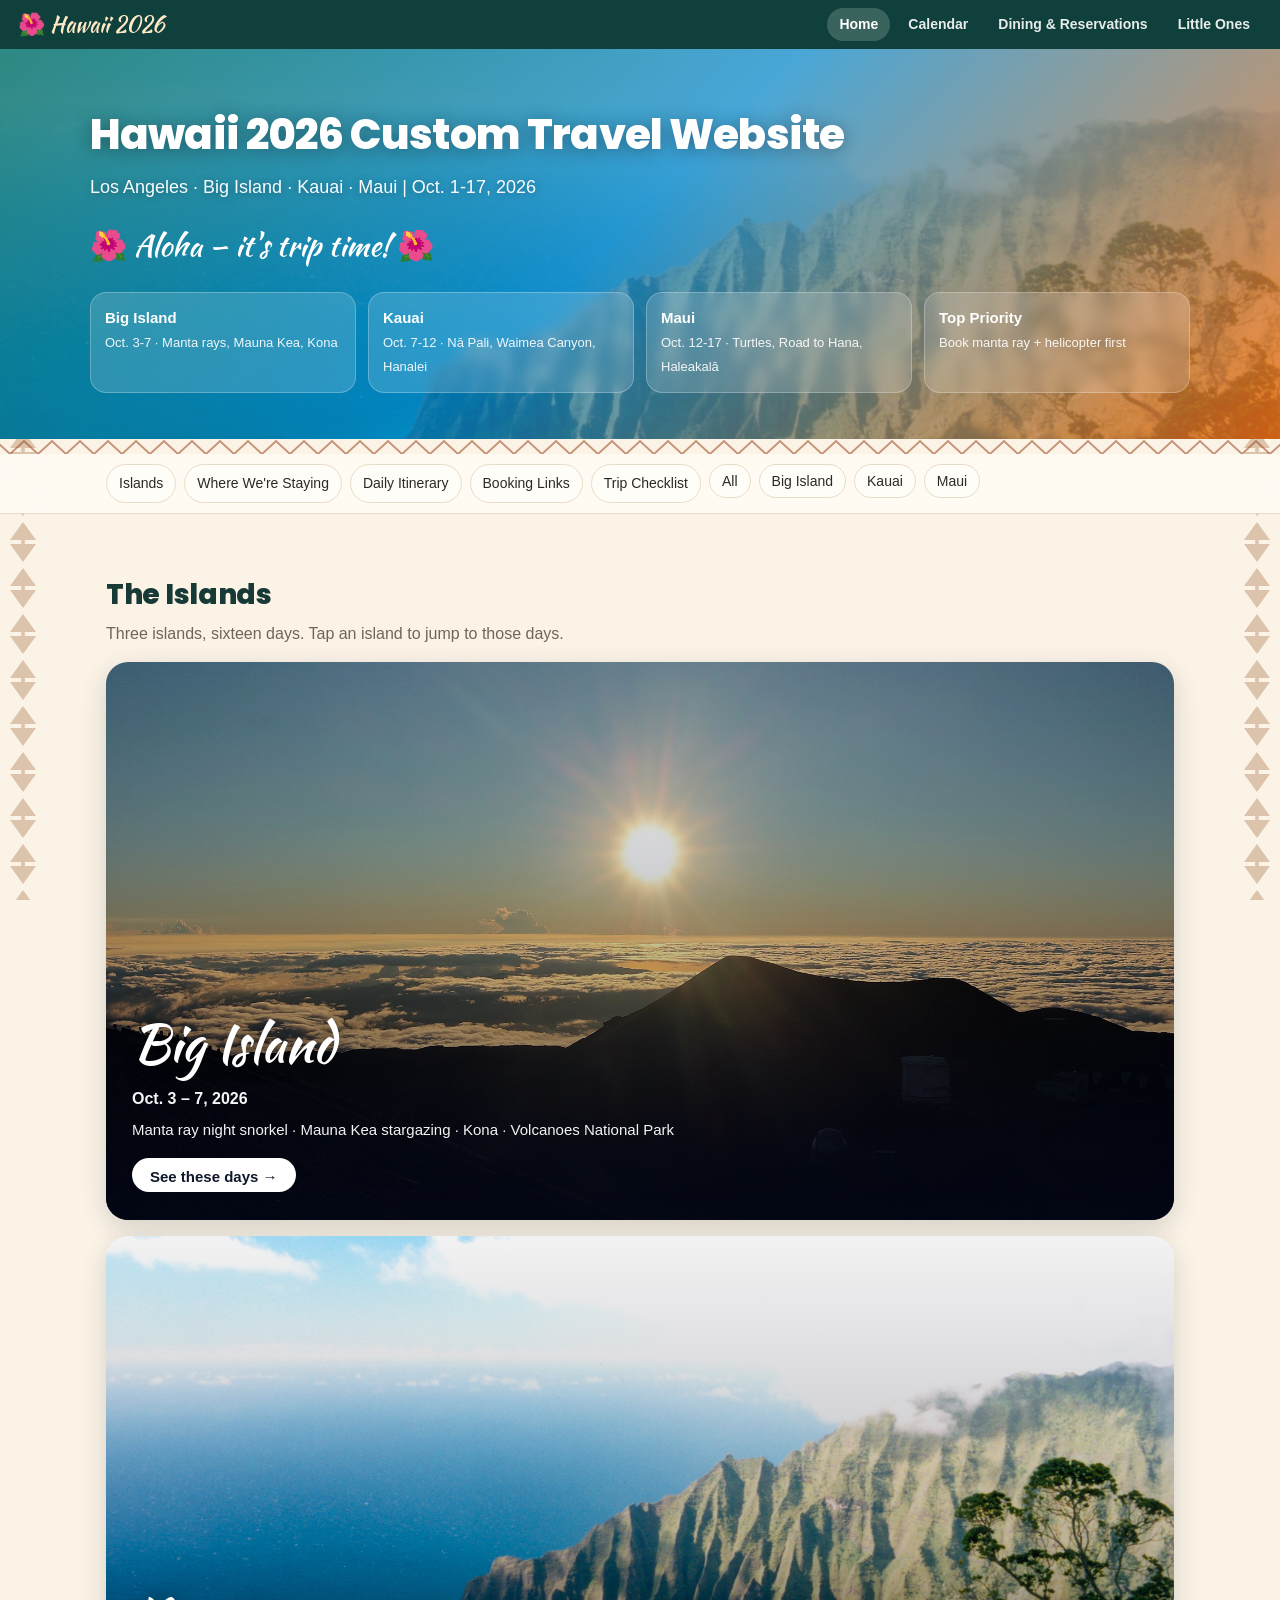
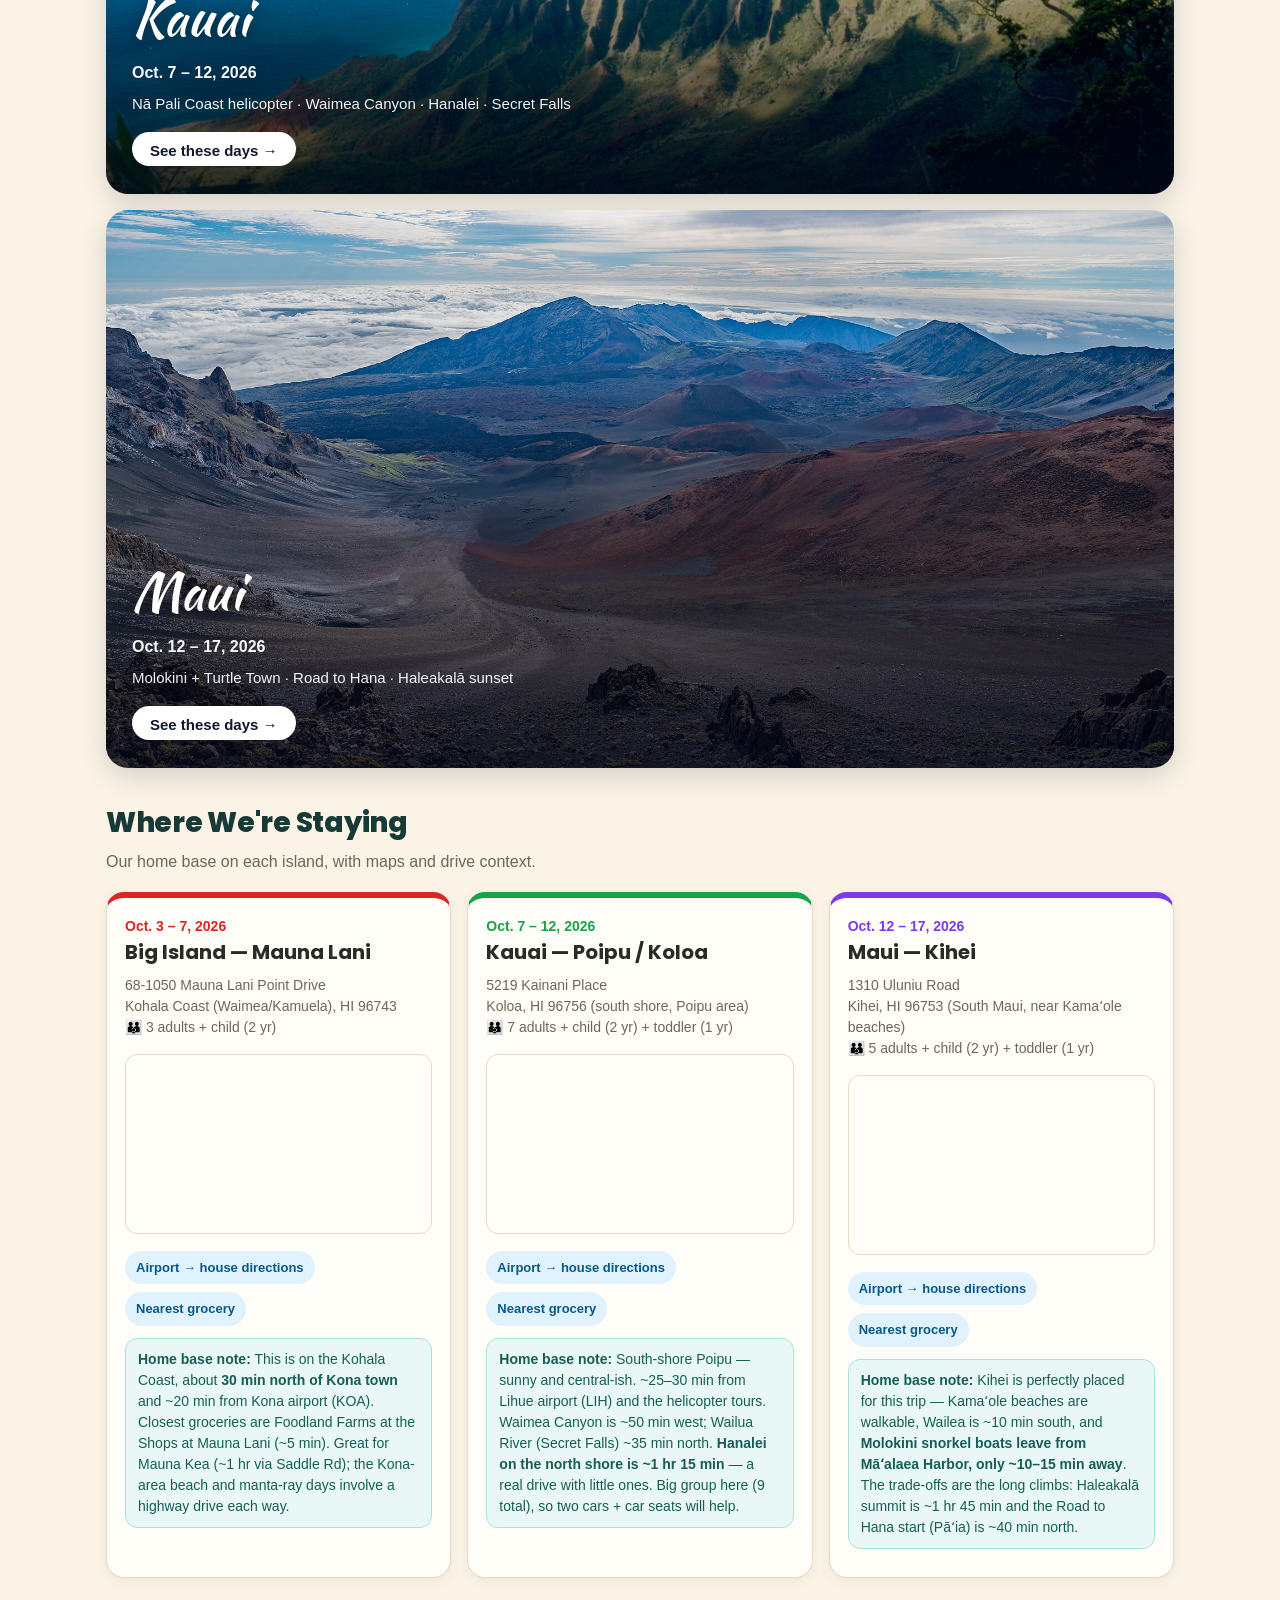
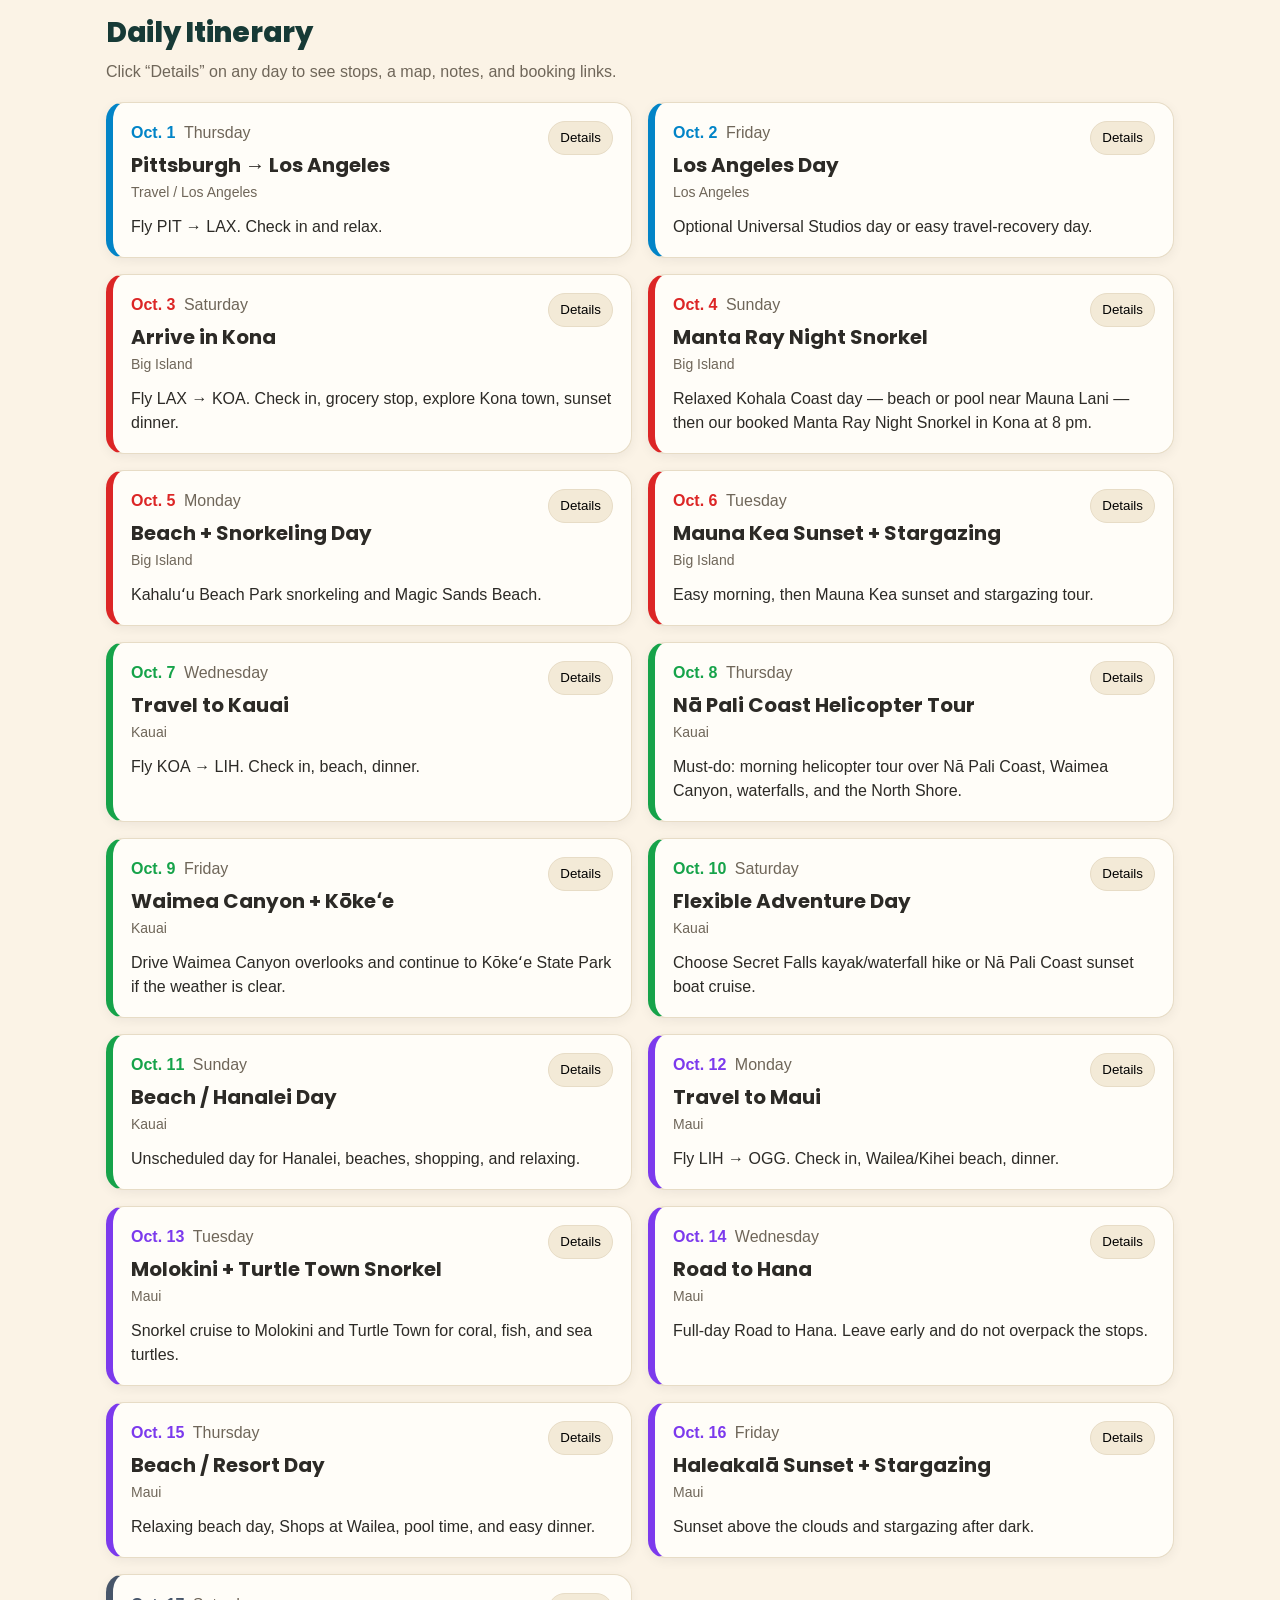
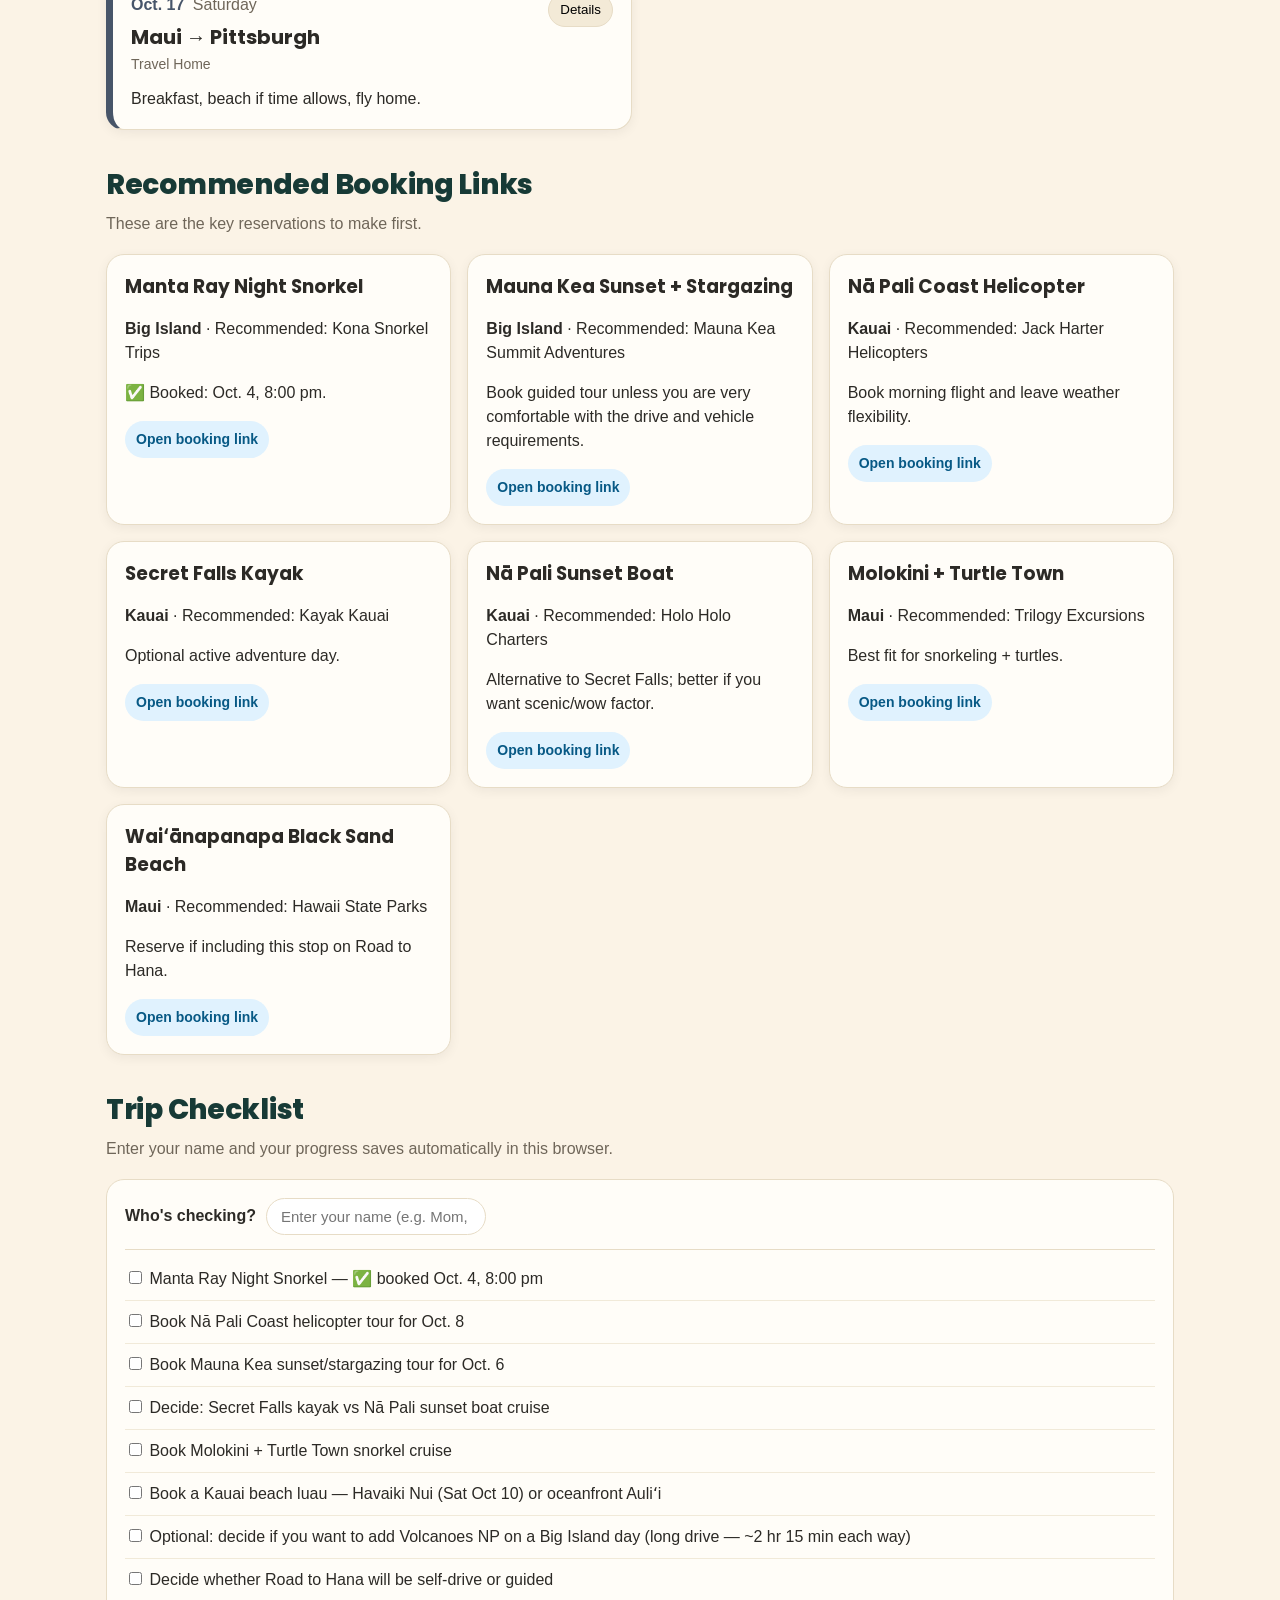
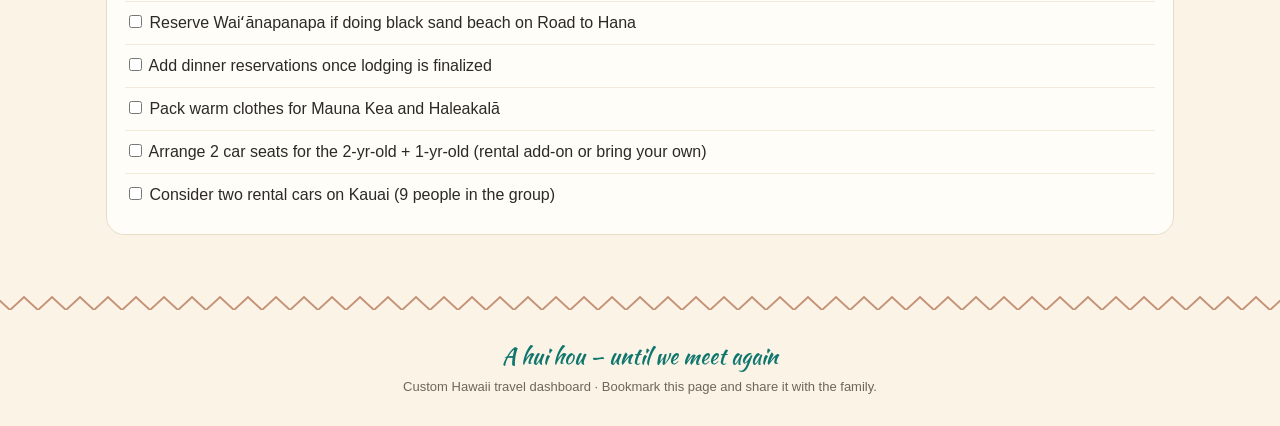
==== index.html @ ac2b5b89 "Move manta ray night snorkel to Oct 4 8pm (booked); beach day to Oct 5" ====
<!doctype html>
<html lang="en">
<head>
<meta charset="utf-8">
<meta name="viewport" content="width=device-width, initial-scale=1">
<title>Hawaii 2026 Custom Travel Website</title>
<link rel="preconnect" href="https://fonts.googleapis.com">
<link rel="preconnect" href="https://fonts.gstatic.com" crossorigin>
<link href="https://fonts.googleapis.com/css2?family=Kaushan+Script&family=Poppins:wght@600;700;800&display=swap" rel="stylesheet">
<link rel="stylesheet" href="styles.css">
</head>
<body>
<div class="site-nav">
  <a class="brand" href="index.html">🌺 Hawaii 2026</a>
  <div class="site-links">
    <a class="site-link active" href="index.html">Home</a>
    <a class="site-link" href="calendar.html">Calendar</a>
    <a class="site-link" href="dining.html">Dining &amp; Reservations</a>
    <a class="site-link" href="littleones.html">Little Ones</a>
  </div>
</div>
<header>
  <div class="header-inner">
    <h1>Hawaii 2026 Custom Travel Website</h1>
    <div class="subtitle">Los Angeles · Big Island · Kauai · Maui | Oct. 1-17, 2026</div>

    <div class="countdown" id="countdown">
      <span class="cd-label">Countdown to departure</span>
      <div class="cd-boxes">
        <div class="cd-box"><span id="cd-days">--</span><small>days</small></div>
        <div class="cd-box"><span id="cd-hours">--</span><small>hours</small></div>
        <div class="cd-box"><span id="cd-mins">--</span><small>mins</small></div>
        <div class="cd-box"><span id="cd-secs">--</span><small>secs</small></div>
      </div>
    </div>

    <div class="quick-grid">
      <div class="quick"><strong>Big Island</strong><span>Oct. 3-7 · Manta rays, Mauna Kea, Kona</span></div>
      <div class="quick"><strong>Kauai</strong><span>Oct. 7-12 · Nā Pali, Waimea Canyon, Hanalei</span></div>
      <div class="quick"><strong>Maui</strong><span>Oct. 12-17 · Turtles, Road to Hana, Haleakalā</span></div>
      <div class="quick"><strong>Top Priority</strong><span>Book manta ray + helicopter first</span></div>
    </div>
  </div>
</header>
<div class="tapa-band"></div>

<nav>
  <div class="nav-inner">
    <a href="#islands">Islands</a>
    <a href="#stays">Where We're Staying</a>
    <a href="#itinerary">Daily Itinerary</a>
    <a href="#bookings">Booking Links</a>
    <a href="#checklist">Trip Checklist</a>
    <button class="filter-btn" onclick="filterIsland('All', this)">All</button>
    <button class="filter-btn" onclick="filterIsland('Big Island', this)">Big Island</button>
    <button class="filter-btn" onclick="filterIsland('Kauai', this)">Kauai</button>
    <button class="filter-btn" onclick="filterIsland('Maui', this)">Maui</button>
  </div>
</nav>

<main>
  <section id="islands" class="islands">
    <div class="section-title">
      <div>
        <h2>The Islands</h2>
        <p>Three islands, sixteen days. Tap an island to jump to those days.</p>
      </div>
    </div>

    <div class="island-hero" style="background-image:url('images/bigisland.jpg')">
      <div class="ih-content">
        <h2>Big Island</h2>
        <div class="ih-dates">Oct. 3 – 7, 2026</div>
        <div class="ih-highlights">Manta ray night snorkel · Mauna Kea stargazing · Kona · Volcanoes National Park</div>
        <button class="ih-btn" onclick="goIsland('Big Island')">See these days →</button>
      </div>
    </div>

    <div class="island-hero" style="background-image:url('images/kauai.jpg')">
      <div class="ih-content">
        <h2>Kauai</h2>
        <div class="ih-dates">Oct. 7 – 12, 2026</div>
        <div class="ih-highlights">Nā Pali Coast helicopter · Waimea Canyon · Hanalei · Secret Falls</div>
        <button class="ih-btn" onclick="goIsland('Kauai')">See these days →</button>
      </div>
    </div>

    <div class="island-hero" style="background-image:url('images/maui.jpg')">
      <div class="ih-content">
        <h2>Maui</h2>
        <div class="ih-dates">Oct. 12 – 17, 2026</div>
        <div class="ih-highlights">Molokini + Turtle Town · Road to Hana · Haleakalā sunset</div>
        <button class="ih-btn" onclick="goIsland('Maui')">See these days →</button>
      </div>
    </div>
  </section>

  <section id="stays">
    <div class="section-title">
      <div>
        <h2>Where We're Staying</h2>
        <p>Our home base on each island, with maps and drive context.</p>
      </div>
    </div>
    <div class="stays-grid">

      <div class="stay-card" style="--accent:#dc2626">
        <div class="stay-dates">Oct. 3 – 7, 2026</div>
        <h3>Big Island — Mauna Lani</h3>
        <p class="stay-addr">68-1050 Mauna Lani Point Drive<br>Kohala Coast (Waimea/Kamuela), HI 96743<br>👪 3 adults + child (2 yr)</p>
        <iframe loading="lazy" referrerpolicy="no-referrer-when-downgrade"
          src="https://www.google.com/maps?q=68-1050%20Mauna%20Lani%20Point%20Drive%2C%20Waimea%2C%20HI%2096743&output=embed"></iframe>
        <div class="stay-links">
          <a target="_blank" href="https://www.google.com/maps/dir/?api=1&origin=Kona+International+Airport&destination=68-1050+Mauna+Lani+Point+Drive+Waimea+HI+96743">Airport → house directions</a>
          <a target="_blank" href="https://www.google.com/maps/search/?api=1&query=Foodland+Farms+Shops+at+Mauna+Lani">Nearest grocery</a>
        </div>
        <div class="drive" style="margin-top:12px">
          <strong>Home base note:</strong> This is on the Kohala Coast, about <strong>30 min north of Kona town</strong> and ~20 min from Kona airport (KOA). Closest groceries are Foodland Farms at the Shops at Mauna Lani (~5 min). Great for Mauna Kea (~1 hr via Saddle Rd); the Kona-area beach and manta-ray days involve a highway drive each way.
        </div>
      </div>

      <div class="stay-card" style="--accent:#16a34a">
        <div class="stay-dates">Oct. 7 – 12, 2026</div>
        <h3>Kauai — Poipu / Koloa</h3>
        <p class="stay-addr">5219 Kainani Place<br>Koloa, HI 96756 (south shore, Poipu area)<br>👪 7 adults + child (2 yr) + toddler (1 yr)</p>
        <iframe loading="lazy" referrerpolicy="no-referrer-when-downgrade"
          src="https://www.google.com/maps?q=5219%20Kainani%20Place%2C%20Koloa%2C%20HI%2096756&output=embed"></iframe>
        <div class="stay-links">
          <a target="_blank" href="https://www.google.com/maps/dir/?api=1&origin=Lihue+Airport&destination=5219+Kainani+Place+Koloa+HI+96756">Airport → house directions</a>
          <a target="_blank" href="https://www.google.com/maps/search/?api=1&query=grocery+store+Koloa+Poipu+Kauai">Nearest grocery</a>
        </div>
        <div class="drive" style="margin-top:12px">
          <strong>Home base note:</strong> South-shore Poipu — sunny and central-ish. ~25–30 min from Lihue airport (LIH) and the helicopter tours. Waimea Canyon is ~50 min west; Wailua River (Secret Falls) ~35 min north. <strong>Hanalei on the north shore is ~1 hr 15 min</strong> — a real drive with little ones. Big group here (9 total), so two cars + car seats will help.
        </div>
      </div>

      <div class="stay-card" style="--accent:#7c3aed">
        <div class="stay-dates">Oct. 12 – 17, 2026</div>
        <h3>Maui — Kihei</h3>
        <p class="stay-addr">1310 Uluniu Road<br>Kihei, HI 96753 (South Maui, near Kamaʻole beaches)<br>👪 5 adults + child (2 yr) + toddler (1 yr)</p>
        <iframe loading="lazy" referrerpolicy="no-referrer-when-downgrade"
          src="https://www.google.com/maps?q=1310%20Uluniu%20Road%2C%20Kihei%2C%20HI%2096753&output=embed"></iframe>
        <div class="stay-links">
          <a target="_blank" href="https://www.google.com/maps/dir/?api=1&origin=Kahului+Airport&destination=1310+Uluniu+Road+Kihei+HI+96753">Airport → house directions</a>
          <a target="_blank" href="https://www.google.com/maps/search/?api=1&query=grocery+store+Kihei+Maui">Nearest grocery</a>
        </div>
        <div class="drive" style="margin-top:12px">
          <strong>Home base note:</strong> Kihei is perfectly placed for this trip — Kamaʻole beaches are walkable, Wailea is ~10 min south, and <strong>Molokini snorkel boats leave from Māʻalaea Harbor, only ~10–15 min away</strong>. The trade-offs are the long climbs: Haleakalā summit is ~1 hr 45 min and the Road to Hana start (Pāʻia) is ~40 min north.
        </div>
      </div>

    </div>
  </section>

  <section id="itinerary">
    <div class="section-title">
      <div>
        <h2>Daily Itinerary</h2>
        <p>Click “Details” on any day to see stops, a map, notes, and booking links.</p>
      </div>
    </div>
    <div class="day-grid" id="dayGrid">

    <article id="day-oct-1" class="day-card" data-island="Travel / Los Angeles" data-map="Los Angeles International Airport" style="--accent:#0284c7">
      <div class="day-top">
        <div>
          <div class="date">Oct. 1 <span>Thursday</span></div>
          <h3>Pittsburgh → Los Angeles</h3>
          <p class="island">Travel / Los Angeles</p>
        </div>
        <button onclick="toggleCard(this)">Details</button>
      </div>
      <p class="summary">Fly PIT → LAX. Check in and relax.</p>
      <div class="details">
        <ul><li>Fly PIT → LAX</li><li>Check in</li><li>Casual dinner near hotel</li></ul>
      </div>
    </article>


    <article id="day-oct-2" class="day-card" data-island="Los Angeles" data-map="Universal Studios Hollywood" style="--accent:#0284c7">
      <div class="day-top">
        <div>
          <div class="date">Oct. 2 <span>Friday</span></div>
          <h3>Los Angeles Day</h3>
          <p class="island">Los Angeles</p>
        </div>
        <button onclick="toggleCard(this)">Details</button>
      </div>
      <p class="summary">Optional Universal Studios day or easy travel-recovery day.</p>
      <div class="details">
        <ul><li>Universal Studios option</li><li>Relax before Hawaii travel</li></ul>
        <div class="links"><a target="_blank" href="https://www.universalstudioshollywood.com/">Universal Studios Hollywood</a></div>
      </div>
    </article>


    <article id="day-oct-3" class="day-card" data-island="Big Island" data-map="Kailua-Kona, Hawaii" style="--accent:#dc2626">
      <div class="day-top">
        <div>
          <div class="date">Oct. 3 <span>Saturday</span></div>
          <h3>Arrive in Kona</h3>
          <p class="island">Big Island</p>
        </div>
        <button onclick="toggleCard(this)">Details</button>
      </div>
      <p class="summary">Fly LAX → KOA. Check in, grocery stop, explore Kona town, sunset dinner.</p>
      <div class="details">
        <ul><li>Fly LAX → KOA</li><li>Check into house</li><li>Grocery stop</li><li>Explore Kona town</li><li>Sunset dinner</li></ul>
        <div class="drive">🚗 <strong>KOA airport → house:</strong> ~20 min. Grab groceries at the Shops at Mauna Lani (~5 min from house). Kona town for dinner/exploring is ~30 min south. <a target="_blank" href="https://www.google.com/maps/dir/?api=1&origin=Kona+International+Airport&destination=68-1050+Mauna+Lani+Point+Drive+Waimea+HI+96743">Airport → house</a></div>
        <div class="links"><a target="_blank" href="https://www.gohawaii.com/islands/hawaii-big-island/regions/kona">Explore Kona / Kailua-Kona</a></div>
      </div>
    </article>


    <article id="day-oct-4" class="day-card" data-island="Big Island" data-map="Honokohau Harbor, Kailua-Kona, HI" style="--accent:#dc2626">
      <div class="day-top">
        <div>
          <div class="date">Oct. 4 <span>Sunday</span></div>
          <h3>Manta Ray Night Snorkel</h3>
          <p class="island">Big Island</p>
        </div>
        <button onclick="toggleCard(this)">Details</button>
      </div>
      <p class="summary">Relaxed Kohala Coast day — beach or pool near Mauna Lani — then our booked Manta Ray Night Snorkel in Kona at 8 pm.</p>
      <div class="details">
        <ul><li>Relaxed morning near the house (beach / pool / Waikoloa)</li><li>Early dinner</li><li>Evening drive to Kona (~30 min)</li><li>Manta Ray Night Snorkel — 8:00 pm</li><li>Night drive back to Mauna Lani</li></ul>
        <div class="drive">🚗 <strong>House → Kona manta harbor:</strong> ~30 min each way; leave by ~7 pm and expect a dark drive back after the snorkel. <a target="_blank" href="https://www.google.com/maps/dir/?api=1&origin=68-1050+Mauna+Lani+Point+Drive+Waimea+HI+96743&destination=Honokohau+Harbor+Kailua-Kona+HI">Directions from our stay</a></div>
        <div class="note">✅ <strong>Booked:</strong> Manta Ray Night Snorkel — <strong>Oct 4, 8:00 pm</strong> with Kona Snorkel Trips. Check the operator's arrival time and what to bring.</div>
        <div class="links"><a target="_blank" href="https://konasnorkeltrips.com/snorkel-tours/manta-ray-snorkel-kona/">Kona Snorkel Trips — booking details</a></div>
      </div>
    </article>


    <article id="day-oct-5" class="day-card" data-island="Big Island" data-map="Kahaluu Beach Park, Kailua-Kona, HI" style="--accent:#dc2626">
      <div class="day-top">
        <div>
          <div class="date">Oct. 5 <span>Monday</span></div>
          <h3>Beach + Snorkeling Day</h3>
          <p class="island">Big Island</p>
        </div>
        <button onclick="toggleCard(this)">Details</button>
      </div>
      <p class="summary">Kahaluʻu Beach Park snorkeling and Magic Sands Beach.</p>
      <div class="details">
        <ul><li>Kahaluʻu Beach Park snorkeling</li><li>Magic Sands Beach</li><li>Relaxed dinner</li></ul>
        <div class="drive">🚗 <strong>House → Kahaluʻu Beach:</strong> ~40 min each way (it's just south of Kona town). <a target="_blank" href="https://www.google.com/maps/dir/?api=1&origin=68-1050+Mauna+Lani+Point+Drive+Waimea+HI+96743&destination=Kahaluu+Beach+Park+Kailua-Kona+HI">Directions from our stay</a></div>
        <div class="note"><strong>Optional big-day alternative:</strong> If the group really wants Hawaiʻi Volcanoes National Park, this is the day to dedicate to it — but it's ~2 hr 15 min <em>each way</em> from Mauna Lani, so it replaces the beach day rather than adding to it. <a target="_blank" href="https://www.nps.gov/havo/index.htm">Hawaiʻi Volcanoes National Park</a></div>
        <div class="links"><a target="_blank" href="https://www.kahaluu.org/">Kahaluʻu Beach Park</a><a target="_blank" href="https://www.gohawaii.com/listing/laaloa-magic-sands-beach/442">Magic Sands Beach</a></div>
      </div>
    </article>


    <article id="day-oct-6" class="day-card" data-island="Big Island" data-map="Mauna Kea, Hawaii" style="--accent:#dc2626">
      <div class="day-top">
        <div>
          <div class="date">Oct. 6 <span>Tuesday</span></div>
          <h3>Mauna Kea Sunset + Stargazing</h3>
          <p class="island">Big Island</p>
        </div>
        <button onclick="toggleCard(this)">Details</button>
      </div>
      <p class="summary">Easy morning, then Mauna Kea sunset and stargazing tour.</p>
      <div class="details">
        <ul><li>Sleep in / relaxed morning</li><li>Lunch in Kona</li><li>Afternoon pickup or drive to tour meeting point</li><li>Mauna Kea sunset</li><li>Stargazing after dark</li></ul>
        <div class="drive">🚗 <strong>House → Mauna Kea Visitor Station:</strong> ~1 hr via Waikoloa Rd → Saddle Rd (Daniel K. Inouye Hwy). This is one of the closer big activities to our stay. Bring warm layers — it's freezing at elevation. <a target="_blank" href="https://www.google.com/maps/dir/?api=1&origin=68-1050+Mauna+Lani+Point+Drive+Waimea+HI+96743&destination=Mauna+Kea+Visitor+Information+Station">Directions from our stay</a></div>
        <div class="note"><strong>Booking note:</strong> Bring warm clothes. It can be surprisingly cold at elevation.</div>
        <div class="links"><a target="_blank" href="https://maunakea.com/">Book: Mauna Kea Summit Adventures</a><a target="_blank" href="https://maunakeasunset.com/">Alternative: Mauna Kea Sunset</a></div>
      </div>
    </article>


    <article id="day-oct-7" class="day-card" data-island="Kauai" data-map="Lihue Airport, Kauai" style="--accent:#16a34a">
      <div class="day-top">
        <div>
          <div class="date">Oct. 7 <span>Wednesday</span></div>
          <h3>Travel to Kauai</h3>
          <p class="island">Kauai</p>
        </div>
        <button onclick="toggleCard(this)">Details</button>
      </div>
      <p class="summary">Fly KOA → LIH. Check in, beach, dinner.</p>
      <div class="details">
        <ul><li>Fly KOA → LIH</li><li>Check in</li><li>Nearby beach</li><li>Easy dinner</li></ul>
        <div class="drive">🚗 <strong>Morning (Big Island):</strong> Mauna Lani → Kona airport (KOA) ~20 min; return the rental / drop bags before the KOA → LIH flight. <a target="_blank" href="https://www.google.com/maps/dir/?api=1&origin=68-1050+Mauna+Lani+Point+Drive+Waimea+HI+96743&destination=Kona+International+Airport">House → KOA</a><br>🚗 <strong>Afternoon (Kauai):</strong> LIH → Koloa/Poipu house ~25–30 min. <a target="_blank" href="https://www.google.com/maps/dir/?api=1&origin=Lihue+Airport&destination=5219+Kainani+Place+Koloa+HI+96756">LIH → house</a></div>
      </div>
    </article>


    <article id="day-oct-8" class="day-card" data-island="Kauai" data-map="Na Pali Coast State Wilderness Park, Kauai" style="--accent:#16a34a">
      <div class="day-top">
        <div>
          <div class="date">Oct. 8 <span>Thursday</span></div>
          <h3>Nā Pali Coast Helicopter Tour</h3>
          <p class="island">Kauai</p>
        </div>
        <button onclick="toggleCard(this)">Details</button>
      </div>
      <p class="summary">Must-do: morning helicopter tour over Nā Pali Coast, Waimea Canyon, waterfalls, and the North Shore.</p>
      <div class="details">
        <ul><li>Morning helicopter tour</li><li>Relaxing afternoon</li><li>Casual dinner</li></ul>
        <div class="drive">🚗 <strong>House → helicopter (Lihue):</strong> ~30 min (Jack Harter is in Lihue). Easy morning drive from Poipu. <a target="_blank" href="https://www.google.com/maps/dir/?api=1&origin=5219+Kainani+Place+Koloa+HI+96756&destination=Jack+Harter+Helicopters+Lihue+Kauai">Directions from our stay</a></div>
        <div class="note"><strong>Booking note:</strong> Morning flights are usually preferred for calmer air and visibility. Book early and leave flexibility in case weather requires rescheduling.</div>
        <div class="links"><a target="_blank" href="https://helicopters-kauai.com/">Book: Jack Harter Helicopters</a><a target="_blank" href="https://www.bluehawaiian.com/kauai/">Compare: Blue Hawaiian Kauai</a></div>
      </div>
    </article>


    <article id="day-oct-9" class="day-card" data-island="Kauai" data-map="Waimea Canyon State Park, Kauai" style="--accent:#16a34a">
      <div class="day-top">
        <div>
          <div class="date">Oct. 9 <span>Friday</span></div>
          <h3>Waimea Canyon + Kōkeʻe</h3>
          <p class="island">Kauai</p>
        </div>
        <button onclick="toggleCard(this)">Details</button>
      </div>
      <p class="summary">Drive Waimea Canyon overlooks and continue to Kōkeʻe State Park if the weather is clear.</p>
      <div class="details">
        <ul><li>Waimea Canyon Lookout</li><li>Puʻu Hinahina Lookout</li><li>Kōkeʻe State Park</li><li>Optional short hike or lunch stop</li></ul>
        <div class="drive">🚗 <strong>House → Waimea Canyon Lookout:</strong> ~50 min, then it climbs further to Kōkeʻe. It's a winding mountain road — plan snacks/stops for the little ones, and check for fog before committing to the top. <a target="_blank" href="https://www.google.com/maps/dir/?api=1&origin=5219+Kainani+Place+Koloa+HI+96756&destination=Waimea+Canyon+Lookout+Kauai">Directions from our stay</a></div>
        <div class="links"><a target="_blank" href="https://dlnr.hawaii.gov/dsp/parks/kauai/waimea-canyon-state-park/">Waimea Canyon State Park</a><a target="_blank" href="https://dlnr.hawaii.gov/dsp/parks/kauai/kokee-state-park/">Kōkeʻe State Park</a></div>
      </div>
    </article>


    <article id="day-oct-10" class="day-card" data-island="Kauai" data-map="Wailua River State Park, Kauai" style="--accent:#16a34a">
      <div class="day-top">
        <div>
          <div class="date">Oct. 10 <span>Saturday</span></div>
          <h3>Flexible Adventure Day</h3>
          <p class="island">Kauai</p>
        </div>
        <button onclick="toggleCard(this)">Details</button>
      </div>
      <p class="summary">Choose Secret Falls kayak/waterfall hike or Nā Pali Coast sunset boat cruise.</p>
      <div class="details">
        <ul><li>Option A: Wailua River kayak + Secret Falls</li><li>Option B: Nā Pali Coast sunset boat cruise</li><li>Option C: Beach/rest day</li></ul>
        <div class="drive">🚗 <strong>From our Poipu house:</strong> Wailua River (Secret Falls) ~35 min north · Nā Pali sunset boats leave Port Allen (ʻEleʻele) ~20 min west · or just walk to Poipu Beach. <a target="_blank" href="https://www.google.com/maps/dir/?api=1&origin=5219+Kainani+Place+Koloa+HI+96756&destination=Wailua+River+State+Park+Kauai">To Wailua River</a> · <a target="_blank" href="https://www.google.com/maps/dir/?api=1&origin=5219+Kainani+Place+Koloa+HI+96756&destination=Port+Allen+Harbor+Eleele+Kauai">To Port Allen</a></div>
        <div class="note">🌺 <strong>Great night for a beach luau:</strong> the family-friendly Havaiki Nui Luau (Grand Hyatt, Poipu) runs Saturdays — perfect for tonight and ~15 min from the house. See <a href="dining.html">Dining &amp; Reservations</a> for luau picks (book ahead).</div>
        <div class="note"><strong>Booking note:</strong> My lean: if the group wants a second wow-factor experience, do the Nā Pali sunset boat cruise. If you want active/adventure, do Secret Falls.</div>
        <div class="links"><a target="_blank" href="https://kayakkauai.com/">Book: Kayak Kauai — Secret Falls</a><a target="_blank" href="https://www.holoholokauaiboattours.com/">Book: Holo Holo Charters — Nā Pali Sunset</a></div>
      </div>
    </article>


    <article id="day-oct-11" class="day-card" data-island="Kauai" data-map="Hanalei, Kauai, HI" style="--accent:#16a34a">
      <div class="day-top">
        <div>
          <div class="date">Oct. 11 <span>Sunday</span></div>
          <h3>Beach / Hanalei Day</h3>
          <p class="island">Kauai</p>
        </div>
        <button onclick="toggleCard(this)">Details</button>
      </div>
      <p class="summary">Unscheduled day for Hanalei, beaches, shopping, and relaxing.</p>
      <div class="details">
        <ul><li>Hanalei town</li><li>Beach time</li><li>Shopping / shave ice</li><li>Casual dinner</li></ul>
        <div class="drive">🚗 <strong>House → Hanalei:</strong> ~1 hr 15 min each way from Poipu (it's the opposite corner of the island). Beautiful but a long round-trip with toddlers — consider making it the whole day, or swapping for a closer south-shore beach day. <a target="_blank" href="https://www.google.com/maps/dir/?api=1&origin=5219+Kainani+Place+Koloa+HI+96756&destination=Hanalei+Kauai+HI">Directions from our stay</a></div>
        <div class="links"><a target="_blank" href="https://www.gohawaii.com/islands/kauai/regions/north-shore/hanalei">Hanalei Bay</a></div>
      </div>
    </article>


    <article id="day-oct-12" class="day-card" data-island="Maui" data-map="Kahului Airport, Maui" style="--accent:#7c3aed">
      <div class="day-top">
        <div>
          <div class="date">Oct. 12 <span>Monday</span></div>
          <h3>Travel to Maui</h3>
          <p class="island">Maui</p>
        </div>
        <button onclick="toggleCard(this)">Details</button>
      </div>
      <p class="summary">Fly LIH → OGG. Check in, Wailea/Kihei beach, dinner.</p>
      <div class="details">
        <ul><li>Fly LIH → OGG</li><li>Check in</li><li>Wailea or Kihei beach</li><li>Dinner</li></ul>
        <div class="drive">🚗 <strong>Morning (Kauai):</strong> Poipu house → LIH ~25–30 min. <strong>Afternoon (Maui):</strong> OGG → Kihei house ~20 min. <a target="_blank" href="https://www.google.com/maps/dir/?api=1&origin=Kahului+Airport&destination=1310+Uluniu+Road+Kihei+HI+96753">OGG → house</a></div>
        <div class="links"><a target="_blank" href="https://www.theshopsatwailea.com/">Shops at Wailea</a></div>
      </div>
    </article>


    <article id="day-oct-13" class="day-card" data-island="Maui" data-map="Molokini, Maui" style="--accent:#7c3aed">
      <div class="day-top">
        <div>
          <div class="date">Oct. 13 <span>Tuesday</span></div>
          <h3>Molokini + Turtle Town Snorkel</h3>
          <p class="island">Maui</p>
        </div>
        <button onclick="toggleCard(this)">Details</button>
      </div>
      <p class="summary">Snorkel cruise to Molokini and Turtle Town for coral, fish, and sea turtles.</p>
      <div class="details">
        <ul><li>Morning snorkel cruise</li><li>Afternoon pool/beach</li><li>Dinner in Wailea/Kihei</li></ul>
        <div class="drive">🚗 <strong>House → boat harbor:</strong> ~10–15 min (most Molokini trips leave Māʻalaea Harbor; some from Kihei boat ramp). One of your easiest mornings — confirm the exact departure dock when you book. <a target="_blank" href="https://www.google.com/maps/dir/?api=1&origin=1310+Uluniu+Road+Kihei+HI+96753&destination=Maalaea+Harbor+Maui">Directions from our stay</a></div>
        <div class="note"><strong>Booking note:</strong> This is the easiest way to combine snorkeling and sea turtles, but you may also see turtles from beaches around South Maui.</div>
        <div class="links"><a target="_blank" href="https://sailtrilogy.com/tour/discover-molokini">Book: Trilogy — Discover Molokini</a><a target="_blank" href="https://pacwhale.com/ecotour/molokini-turtle-arches-snorkel/">Compare: Pacific Whale Foundation</a></div>
      </div>
    </article>


    <article id="day-oct-14" class="day-card" data-island="Maui" data-map="Hana Highway, Maui" style="--accent:#7c3aed">
      <div class="day-top">
        <div>
          <div class="date">Oct. 14 <span>Wednesday</span></div>
          <h3>Road to Hana</h3>
          <p class="island">Maui</p>
        </div>
        <button onclick="toggleCard(this)">Details</button>
      </div>
      <p class="summary">Full-day Road to Hana. Leave early and do not overpack the stops.</p>
      <div class="details">
        <ul><li>Leave early</li><li>Waterfalls / scenic stops</li><li>Black sand beach if reservations are available</li><li>Return before too late</li></ul>
        <div class="drive">🚗 <strong>Reality check:</strong> From Kihei it's ~40 min just to Pāʻia (the start), then the Hana Highway is ~2.5–4 hrs of tight curves one way. That's a very long, winding day with toddlers — motion sickness is common. Consider going only as far as the early waterfalls (Twin Falls / Ho'okipa) and turning back, or splitting drivers. <a target="_blank" href="https://www.google.com/maps/dir/?api=1&origin=1310+Uluniu+Road+Kihei+HI+96753&destination=Paia+Maui+HI">House → Pāʻia (road start)</a></div>
        <div class="note"><strong>Booking note:</strong> If you want to avoid driving, book a guided tour. If driving yourself, keep the plan simple.</div>
        <div class="links"><a target="_blank" href="https://gostateparks.hawaii.gov/waianapanapa">Waiʻānapanapa State Park Reservations</a><a target="_blank" href="https://www.gohawaii.com/islands/maui/regions/east-maui/road-to-hana">Road to Hana official overview</a></div>
      </div>
    </article>


    <article id="day-oct-15" class="day-card" data-island="Maui" data-map="Wailea Beach, Maui" style="--accent:#7c3aed">
      <div class="day-top">
        <div>
          <div class="date">Oct. 15 <span>Thursday</span></div>
          <h3>Beach / Resort Day</h3>
          <p class="island">Maui</p>
        </div>
        <button onclick="toggleCard(this)">Details</button>
      </div>
      <p class="summary">Relaxing beach day, Shops at Wailea, pool time, and easy dinner.</p>
      <div class="details">
        <ul><li>Wailea Beach or Ulua Beach</li><li>Pool/resort time</li><li>Shops at Wailea</li><li>Sunset dinner</li></ul>
        <div class="drive">🚗 <strong>Easy day:</strong> Kamaʻole beaches are right by the house; Wailea Beach and the Shops at Wailea are ~10 min south. Perfect low-key day with the kids. <a target="_blank" href="https://www.google.com/maps/dir/?api=1&origin=1310+Uluniu+Road+Kihei+HI+96753&destination=Wailea+Beach+Maui">Directions to Wailea</a></div>
        <div class="links"><a target="_blank" href="https://www.gohawaii.com/listing/wailea-beach/442">Wailea Beach</a><a target="_blank" href="https://www.gohawaii.com/listing/ulua-beach/442">Ulua Beach</a></div>
      </div>
    </article>


    <article id="day-oct-16" class="day-card" data-island="Maui" data-map="Haleakala National Park" style="--accent:#7c3aed">
      <div class="day-top">
        <div>
          <div class="date">Oct. 16 <span>Friday</span></div>
          <h3>Haleakalā Sunset + Stargazing</h3>
          <p class="island">Maui</p>
        </div>
        <button onclick="toggleCard(this)">Details</button>
      </div>
      <p class="summary">Sunset above the clouds and stargazing after dark.</p>
      <div class="details">
        <ul><li>Relaxed morning</li><li>Early dinner/snacks packed</li><li>Drive to Haleakalā</li><li>Sunset above the clouds</li><li>Stay for stars after dark</li></ul>
        <div class="drive">🚗 <strong>House → Haleakalā summit:</strong> ~1 hr 45 min, climbing to 10,000 ft — it's ~30°F colder at the top and dark on the way down. Pack real winter layers, top off the gas tank, and decide if the little ones are up for the late, cold night. <a target="_blank" href="https://www.google.com/maps/dir/?api=1&origin=1310+Uluniu+Road+Kihei+HI+96753&destination=Haleakala+National+Park+Summit">Directions from our stay</a></div>
        <div class="note"><strong>Booking note:</strong> Sunset does not require the same sunrise reservation, but check park information before the trip.</div>
        <div class="links"><a target="_blank" href="https://www.nps.gov/hale/index.htm">Haleakalā National Park</a></div>
      </div>
    </article>


    <article id="day-oct-17" class="day-card" data-island="Travel Home" data-map="Kahului Airport, Maui" style="--accent:#475569">
      <div class="day-top">
        <div>
          <div class="date">Oct. 17 <span>Saturday</span></div>
          <h3>Maui → Pittsburgh</h3>
          <p class="island">Travel Home</p>
        </div>
        <button onclick="toggleCard(this)">Details</button>
      </div>
      <p class="summary">Breakfast, beach if time allows, fly home.</p>
      <div class="details">
        <ul><li>Breakfast</li><li>Final beach walk if time allows</li><li>Fly OGG → PIT</li></ul>
        <div class="drive">🚗 <strong>Morning:</strong> Kihei house → Kahului airport (OGG) ~20 min. Build in buffer for the rental return and a long travel day home with kids. <a target="_blank" href="https://www.google.com/maps/dir/?api=1&origin=1310+Uluniu+Road+Kihei+HI+96753&destination=Kahului+Airport">House → OGG</a></div>
      </div>
    </article>

    </div>
  </section>

  <section id="bookings">
    <div class="section-title">
      <div>
        <h2>Recommended Booking Links</h2>
        <p>These are the key reservations to make first.</p>
      </div>
    </div>
    <div class="booking-grid">

    <div class="booking-card">
      <h3>Manta Ray Night Snorkel</h3>
      <p><strong>Big Island</strong> · Recommended: Kona Snorkel Trips</p>
      <p>✅ Booked: Oct. 4, 8:00 pm.</p>
      <a target="_blank" href="https://konasnorkeltrips.com/snorkel-tours/manta-ray-snorkel-kona/">Open booking link</a>
    </div>


    <div class="booking-card">
      <h3>Mauna Kea Sunset + Stargazing</h3>
      <p><strong>Big Island</strong> · Recommended: Mauna Kea Summit Adventures</p>
      <p>Book guided tour unless you are very comfortable with the drive and vehicle requirements.</p>
      <a target="_blank" href="https://maunakea.com/">Open booking link</a>
    </div>


    <div class="booking-card">
      <h3>Nā Pali Coast Helicopter</h3>
      <p><strong>Kauai</strong> · Recommended: Jack Harter Helicopters</p>
      <p>Book morning flight and leave weather flexibility.</p>
      <a target="_blank" href="https://helicopters-kauai.com/">Open booking link</a>
    </div>


    <div class="booking-card">
      <h3>Secret Falls Kayak</h3>
      <p><strong>Kauai</strong> · Recommended: Kayak Kauai</p>
      <p>Optional active adventure day.</p>
      <a target="_blank" href="https://kayakkauai.com/">Open booking link</a>
    </div>


    <div class="booking-card">
      <h3>Nā Pali Sunset Boat</h3>
      <p><strong>Kauai</strong> · Recommended: Holo Holo Charters</p>
      <p>Alternative to Secret Falls; better if you want scenic/wow factor.</p>
      <a target="_blank" href="https://www.holoholokauaiboattours.com/">Open booking link</a>
    </div>


    <div class="booking-card">
      <h3>Molokini + Turtle Town</h3>
      <p><strong>Maui</strong> · Recommended: Trilogy Excursions</p>
      <p>Best fit for snorkeling + turtles.</p>
      <a target="_blank" href="https://sailtrilogy.com/tour/discover-molokini">Open booking link</a>
    </div>


    <div class="booking-card">
      <h3>Waiʻānapanapa Black Sand Beach</h3>
      <p><strong>Maui</strong> · Recommended: Hawaii State Parks</p>
      <p>Reserve if including this stop on Road to Hana.</p>
      <a target="_blank" href="https://gostateparks.hawaii.gov/waianapanapa">Open booking link</a>
    </div>

    </div>
  </section>

  <section id="checklist">
    <div class="section-title">
      <div>
        <h2>Trip Checklist</h2>
        <p>Enter your name and your progress saves automatically in this browser.</p>
      </div>
    </div>
    <div class="checklist">
      <div class="person-row">
        <label for="person">Who's checking?</label>
        <input type="text" id="person" placeholder="Enter your name (e.g. Mom, Dad, Alex)" autocomplete="off">
        <span class="saved-note" id="savedNote"></span>
      </div>
      <div class="checklist-items" id="checklistItems">
        <label><input type="checkbox" data-key="book-manta"> Manta Ray Night Snorkel — ✅ booked Oct. 4, 8:00 pm</label>
        <label><input type="checkbox" data-key="book-heli"> Book Nā Pali Coast helicopter tour for Oct. 8</label>
        <label><input type="checkbox" data-key="book-maunakea"> Book Mauna Kea sunset/stargazing tour for Oct. 6</label>
        <label><input type="checkbox" data-key="decide-kayak-boat"> Decide: Secret Falls kayak vs Nā Pali sunset boat cruise</label>
        <label><input type="checkbox" data-key="book-molokini"> Book Molokini + Turtle Town snorkel cruise</label>
        <label><input type="checkbox" data-key="book-luau"> Book a Kauai beach luau — Havaiki Nui (Sat Oct 10) or oceanfront Auliʻi</label>
        <label><input type="checkbox" data-key="decide-volcanoes"> Optional: decide if you want to add Volcanoes NP on a Big Island day (long drive — ~2 hr 15 min each way)</label>
        <label><input type="checkbox" data-key="decide-hana"> Decide whether Road to Hana will be self-drive or guided</label>
        <label><input type="checkbox" data-key="reserve-waianapanapa"> Reserve Waiʻānapanapa if doing black sand beach on Road to Hana</label>
        <label><input type="checkbox" data-key="dinner-reservations"> Add dinner reservations once lodging is finalized</label>
        <label><input type="checkbox" data-key="pack-warm"> Pack warm clothes for Mauna Kea and Haleakalā</label>
        <label><input type="checkbox" data-key="car-seats"> Arrange 2 car seats for the 2-yr-old + 1-yr-old (rental add-on or bring your own)</label>
        <label><input type="checkbox" data-key="two-cars"> Consider two rental cars on Kauai (9 people in the group)</label>
      </div>
    </div>
  </section>
</main>

<div class="tapa-band"></div>
<footer>
  <span class="aloha">A hui hou — until we meet again</span>
  Custom Hawaii travel dashboard · Bookmark this page and share it with the family.
</footer>

<script>
/* ---------- Day details toggle + lazy-loaded map ---------- */
function toggleCard(btn) {
  const card = btn.closest('.day-card');
  const details = card.querySelector('.details');
  details.classList.toggle('open');
  btn.textContent = details.classList.contains('open') ? 'Hide' : 'Details';

  if (details.classList.contains('open') && !details.querySelector('.map-wrap')) {
    const q = card.getAttribute('data-map');
    if (q) {
      const wrap = document.createElement('div');
      wrap.className = 'map-wrap';
      const iframe = document.createElement('iframe');
      iframe.loading = 'lazy';
      iframe.referrerPolicy = 'no-referrer-when-downgrade';
      iframe.src = 'https://www.google.com/maps?q=' + encodeURIComponent(q) + '&output=embed';
      const cap = document.createElement('div');
      cap.className = 'map-cap';
      cap.textContent = '📍 ' + q;
      wrap.appendChild(iframe);
      wrap.appendChild(cap);
      details.appendChild(wrap);
    }
  }
}

/* ---------- Island filter ---------- */
function filterIsland(island, btn) {
  document.querySelectorAll('.day-card').forEach(card => {
    const cardIsland = card.getAttribute('data-island');
    card.style.display = (island === 'All' || cardIsland === island) ? '' : 'none';
  });
  document.querySelectorAll('.filter-btn').forEach(b => b.classList.remove('active'));
  if (btn) {
    btn.classList.add('active');
  } else {
    document.querySelectorAll('.filter-btn').forEach(b => {
      if (b.textContent.trim() === island) b.classList.add('active');
    });
  }
}
function goIsland(island) {
  filterIsland(island, null);
  document.getElementById('itinerary').scrollIntoView({ behavior: 'smooth' });
}

/* ---------- Auto-open a day card when linked from the calendar (e.g. #day-oct-5) ---------- */
function openHashDay() {
  const id = location.hash.replace('#', '');
  if (!/^day-oct-\d+$/.test(id)) return;
  const card = document.getElementById(id);
  if (!card) return;
  const btn = card.querySelector('.day-top button');
  const details = card.querySelector('.details');
  if (btn && details && !details.classList.contains('open')) toggleCard(btn);
  card.classList.add('hash-highlight');
  card.scrollIntoView({ behavior: 'smooth', block: 'center' });
}
window.addEventListener('hashchange', openHashDay);
window.addEventListener('load', openHashDay);

/* ---------- Countdown to departure ---------- */
(function () {
  // Departure morning: Oct 1, 2026, 8:00 AM Eastern (Pittsburgh, EDT = UTC-4)
  const target = new Date('2026-10-01T08:00:00-04:00').getTime();
  const el = {
    days: document.getElementById('cd-days'),
    hours: document.getElementById('cd-hours'),
    mins: document.getElementById('cd-mins'),
    secs: document.getElementById('cd-secs'),
  };
  function pad(n) { return String(n).padStart(2, '0'); }
  function tick() {
    const diff = target - Date.now();
    if (diff <= 0) {
      document.getElementById('countdown').innerHTML =
        '<span class="cd-done">🌺 Aloha — it\'s trip time! 🌺</span>';
      clearInterval(timer);
      return;
    }
    const d = Math.floor(diff / 86400000);
    const h = Math.floor((diff % 86400000) / 3600000);
    const m = Math.floor((diff % 3600000) / 60000);
    const s = Math.floor((diff % 60000) / 1000);
    el.days.textContent = d;
    el.hours.textContent = pad(h);
    el.mins.textContent = pad(m);
    el.secs.textContent = pad(s);
  }
  tick();
  const timer = setInterval(tick, 1000);
})();

/* ---------- Checklist that saves progress per person ---------- */
(function () {
  const personInput = document.getElementById('person');
  const savedNote = document.getElementById('savedNote');
  const boxes = Array.from(document.querySelectorAll('#checklistItems input[type="checkbox"]'));
  const PREFIX = 'hawaii2026:checklist:';
  const LAST = 'hawaii2026:lastPerson';

  function keyFor(name) { return PREFIX + (name || 'default').toLowerCase().trim(); }

  function load(name) {
    let data = {};
    try { data = JSON.parse(localStorage.getItem(keyFor(name)) || '{}'); } catch (e) {}
    boxes.forEach(b => { b.checked = !!data[b.dataset.key]; });
  }
  function save() {
    const name = personInput.value;
    const data = {};
    boxes.forEach(b => { data[b.dataset.key] = b.checked; });
    try {
      localStorage.setItem(keyFor(name), JSON.stringify(data));
      localStorage.setItem(LAST, name);
    } catch (e) {}
    flashSaved(name);
  }
  function flashSaved(name) {
    const who = (name && name.trim()) ? name.trim() : 'this browser';
    savedNote.textContent = '✓ Saved for ' + who;
    clearTimeout(flashSaved._t);
    flashSaved._t = setTimeout(() => { savedNote.textContent = ''; }, 2000);
  }

  // restore last-used person and their saved checklist
  const last = localStorage.getItem(LAST);
  if (last) personInput.value = last;
  load(personInput.value);

  personInput.addEventListener('input', () => load(personInput.value));
  boxes.forEach(b => b.addEventListener('change', save));
})();
</script>
</body>
</html>
---- styles.css ----
/* ===========================================================
   Hawaii 2026 — shared styles (Hawaiian / Polynesian theme)
   Used by index.html, calendar.html, dining.html, littleones.html
   =========================================================== */
:root {
  --sand: #fbf3e6;
  --bg: #fbf3e6;
  --text: #2c2a26;
  --muted: #6f6659;
  --card: #fffdf8;
  --border: #e7dcc6;
  /* Hawaiian accent set */
  --teal: #0f766e;
  --blue: #0284c7;
  --coral: #f97316;
  --gold: #f59e0b;
  --hibiscus: #e11d48;
  --palm: #16a34a;
  /* fonts */
  --font-head: 'Poppins', 'Segoe UI', Helvetica, Arial, sans-serif;
  --font-script: 'Kaushan Script', 'Brush Script MT', cursive;
}
* { box-sizing: border-box; }
body {
  margin: 0;
  font-family: Arial, Helvetica, sans-serif;
  background: var(--bg);
  color: var(--text);
  line-height: 1.5;
}

/* --- Polynesian tapa side-margins (wide screens only) --- */
body::before, body::after {
  content: "";
  position: fixed;
  top: 0; bottom: 0;
  width: 46px;
  z-index: 0;
  pointer-events: none;
  opacity: .5;
  background: url("data:image/svg+xml,%3Csvg%20xmlns='http://www.w3.org/2000/svg'%20width='46'%20height='46'%3E%3Cg%20fill='saddlebrown'%20fill-opacity='0.55'%3E%3Cpath%20d='M23%203%20L36%2021%20L10%2021%20Z'/%3E%3Cpath%20d='M23%2043%20L36%2025%20L10%2025%20Z'/%3E%3Ccircle%20cx='23'%20cy='23'%20r='2.2'/%3E%3C/g%3E%3C/svg%3E") repeat-y center;
  background-size: 46px 46px;
}
body::before { left: 0; }
body::after { right: 0; }
header, nav, main, footer, .site-nav { position: relative; z-index: 1; }
@media (max-width: 1180px) {
  body::before, body::after { display: none; }
}

/* --- Decorative tapa triangle band --- */
.tapa-band {
  height: 15px;
  background: url("data:image/svg+xml,%3Csvg%20xmlns='http://www.w3.org/2000/svg'%20width='28'%20height='15'%3E%3Cpath%20d='M0%2015%20L14%202%20L28%2015'%20fill='none'%20stroke='sienna'%20stroke-width='2'%20stroke-opacity='0.6'/%3E%3C/svg%3E") repeat-x center;
  background-size: 28px 15px;
}

/* --- Top site navigation (all pages) --- */
.site-nav {
  background: #10403b;
  color: #fff;
  display: flex;
  align-items: center;
  justify-content: space-between;
  gap: 10px;
  flex-wrap: wrap;
  padding: 8px 18px;
}
.site-nav .brand {
  font-family: var(--font-script);
  font-size: 22px;
  color: #ffe9c7;
  text-decoration: none;
  white-space: nowrap;
}
.site-nav .site-links { display: flex; gap: 6px; flex-wrap: wrap; }
.site-nav a.site-link {
  color: #fff;
  text-decoration: none;
  opacity: .9;
  padding: 6px 12px;
  border-radius: 999px;
  font-size: 14px;
  font-weight: 600;
}
.site-nav a.site-link:hover, .site-nav a.site-link.active {
  background: rgba(255,255,255,.18);
  opacity: 1;
}

/* --- Header (index big hero) --- */
header {
  background: linear-gradient(135deg, rgba(15,118,110,.86), rgba(2,132,199,.72) 48%, rgba(249,115,22,.82)), url('images/kauai.jpg') center 40% / cover no-repeat;
  color: white;
  padding: 54px 22px 46px;
}
.header-inner { max-width: 1100px; margin: 0 auto; }
h1 {
  margin: 0;
  font-family: var(--font-head);
  font-weight: 800;
  font-size: 42px;
  letter-spacing: -0.02em;
  text-shadow: 0 2px 18px rgba(0,0,0,.35);
}
.subtitle {
  font-size: 18px;
  opacity: .97;
  margin-top: 8px;
  text-shadow: 0 1px 10px rgba(0,0,0,.35);
}

/* --- Compact header for subpages --- */
.page-header {
  color: #fff;
  padding: 34px 22px;
  background: linear-gradient(135deg, rgba(15,118,110,.9), rgba(2,132,199,.78) 50%, rgba(249,115,22,.86));
  background-size: cover;
  background-position: center;
}
.page-header .header-inner { max-width: 1100px; margin: 0 auto; }
.page-header h1 { font-size: 34px; }
.page-header .subtitle { font-size: 16px; }

/* Countdown */
.countdown { margin-top: 22px; display: flex; align-items: center; gap: 12px; flex-wrap: wrap; }
.countdown .cd-label { font-size: 14px; opacity: .95; text-transform: uppercase; letter-spacing: .08em; }
.cd-boxes { display: flex; gap: 10px; }
.cd-box {
  background: rgba(255,255,255,.16);
  border: 1px solid rgba(255,255,255,.28);
  border-radius: 14px;
  padding: 10px 14px;
  min-width: 64px;
  text-align: center;
  backdrop-filter: blur(6px);
}
.cd-box span { display:block; font-size: 28px; font-weight: 800; line-height: 1; }
.cd-box small { display:block; font-size: 12px; opacity: .9; margin-top: 4px; text-transform: uppercase; letter-spacing: .06em; }
.cd-done { font-family: var(--font-script); font-size: 30px; font-weight: 400; }

.quick-grid { margin-top: 24px; display: grid; grid-template-columns: repeat(4, minmax(0, 1fr)); gap: 12px; }
.quick {
  background: rgba(255,255,255,.16);
  border: 1px solid rgba(255,255,255,.25);
  border-radius: 16px;
  padding: 14px;
  backdrop-filter: blur(6px);
}
.quick strong { display:block; font-size:15px; }
.quick span { font-size:13px; opacity:.92; }

/* Sticky in-page nav (index) */
nav {
  position: sticky;
  top: 0;
  z-index: 10;
  background: rgba(255,251,244,.95);
  border-bottom: 1px solid var(--border);
  backdrop-filter: blur(8px);
}
.nav-inner { max-width: 1100px; margin: 0 auto; display: flex; gap: 8px; padding: 10px 16px; overflow-x: auto; }
.nav-inner a, .filter-btn {
  border: 1px solid var(--border);
  background: var(--card);
  border-radius: 999px;
  padding: 8px 12px;
  white-space: nowrap;
  text-decoration: none;
  color: var(--text);
  font-size: 14px;
  cursor: pointer;
}
.nav-inner a:hover, .filter-btn:hover { background:#f3ead7; }
.filter-btn.active { background:var(--teal); color:white; border-color:var(--teal); }

main { max-width: 1100px; margin: 0 auto; padding: 26px 16px 60px; }
.lead { color: var(--muted); font-size: 16px; margin: 0 0 8px; }

/* Island hero banners */
.islands { margin-top: 20px; }
.island-hero {
  position: relative;
  min-height: 62vh;
  border-radius: 22px;
  overflow: hidden;
  margin: 16px 0;
  display: flex;
  align-items: flex-end;
  color: white;
  box-shadow: 0 8px 26px rgba(15,23,42,.16);
  background-size: cover;
  background-position: center;
}
.island-hero::after {
  content: "";
  position: absolute;
  inset: 0;
  background: linear-gradient(to top, rgba(2,6,23,.82) 0%, rgba(2,6,23,.25) 45%, rgba(2,6,23,.05) 100%);
}
.island-hero .ih-content { position: relative; z-index: 1; padding: 26px 26px 28px; width: 100%; }
.island-hero h2 {
  margin: 0;
  font-family: var(--font-script);
  font-weight: 400;
  font-size: 52px;
  letter-spacing: 0;
  text-shadow: 0 2px 16px rgba(0,0,0,.5);
}
.island-hero .ih-dates { font-size: 16px; font-weight: 700; opacity: .96; margin-top: 4px; }
.island-hero .ih-highlights { margin: 8px 0 16px; font-size: 15px; opacity: .95; }
.ih-btn {
  display: inline-block; background: white; color: #0f172a; border: 0;
  border-radius: 999px; padding: 10px 18px; font-weight: 800; font-size: 15px;
  cursor: pointer; text-decoration: none;
}
.ih-btn:hover { background: #ffe9c7; }

.section-title { display:flex; align-items:end; justify-content:space-between; gap: 12px; margin-top: 34px; }
.section-title h2 { margin:0; font-family: var(--font-head); font-weight: 800; font-size: 28px; letter-spacing:-.01em; color:#173a36; }
.section-title p { color: var(--muted); margin: 6px 0 0; }

.day-grid { display: grid; grid-template-columns: repeat(2, minmax(0,1fr)); gap: 16px; margin-top: 18px; }
.day-card {
  background: var(--card);
  border: 1px solid var(--border);
  border-left: 7px solid var(--accent);
  border-radius: 18px;
  padding: 18px;
  box-shadow: 0 3px 12px rgba(15, 23, 42, .06);
  scroll-margin-top: 70px;
}
.day-card.hash-highlight { box-shadow: 0 0 0 3px var(--gold), 0 3px 12px rgba(15,23,42,.10); }
.day-top { display:flex; justify-content:space-between; gap: 12px; }
.date { color: var(--accent); font-weight: 800; }
.date span { color: var(--muted); font-weight: 500; margin-left: 4px; }
.day-card h3 { margin: 5px 0 0; font-family: var(--font-head); font-weight: 700; font-size: 20px; }
.island { color: var(--muted); margin: 2px 0 0; font-size: 14px; }
.summary { margin: 12px 0 0; }
button {
  border: 1px solid var(--border);
  background: #f3ead7;
  border-radius: 999px;
  padding: 7px 11px;
  cursor: pointer;
  height: 34px;
}
.details { display: none; margin-top: 14px; border-top: 1px solid var(--border); padding-top: 12px; }
.details.open { display:block; }
.details ul { margin: 0 0 12px 18px; padding: 0; }
.note { background: #fff7ed; border: 1px solid #fed7aa; border-radius: 12px; padding: 10px; margin: 10px 0; color: #7c2d12; }
.links { display:flex; flex-wrap:wrap; gap: 8px; margin-top: 12px; }
.links a, .booking-card a {
  display:inline-block; background: #e0f2fe; color: #075985;
  border-radius: 999px; padding: 8px 11px; text-decoration:none; font-weight: 700; font-size: 14px;
}
.map-wrap { margin-top: 12px; }
.map-wrap iframe { width: 100%; height: 240px; border: 1px solid var(--border); border-radius: 14px; }
.map-wrap .map-cap { font-size: 12px; color: var(--muted); margin-top: 6px; }
.drive {
  background:#e9f8f6; border:1px solid #a7e3d8; color:#155e56;
  border-radius:12px; padding:10px 12px; margin:10px 0; font-size:14px;
}
.drive a { color:#0e766a; font-weight:700; text-decoration:none; }
.drive a:hover { text-decoration:underline; }

/* Stays */
.stays-grid { display: grid; grid-template-columns: repeat(3, minmax(0,1fr)); gap: 16px; margin-top: 18px; }
.stay-card {
  background: var(--card); border: 1px solid var(--border); border-top: 6px solid var(--accent);
  border-radius: 18px; padding: 18px; box-shadow: 0 3px 12px rgba(15, 23, 42, .06);
}
.stay-card h3 { margin: 0 0 4px; font-family: var(--font-head); font-weight: 700; font-size: 20px; }
.stay-card .stay-dates { color: var(--accent); font-weight: 800; font-size: 14px; }
.stay-card .stay-addr { color: var(--muted); font-size: 14px; margin: 8px 0; }
.stay-card iframe { width: 100%; height: 180px; border: 1px solid var(--border); border-radius: 12px; margin-top: 8px; }
.stay-card.pending { border-top-color: #cbd5e1; background: #f8fafc; }
.stay-card .stay-links { display:flex; flex-wrap:wrap; gap:8px; margin-top:10px; }
.stay-card .stay-links a {
  display:inline-block; background:#e0f2fe; color:#075985;
  border-radius:999px; padding:7px 11px; text-decoration:none; font-weight:700; font-size:13px;
}

/* Booking / generic cards */
.booking-grid { display: grid; grid-template-columns: repeat(3, minmax(0,1fr)); gap: 16px; margin-top: 18px; }
.booking-card {
  background: var(--card); border: 1px solid var(--border); border-radius: 18px;
  padding: 18px; box-shadow: 0 3px 12px rgba(15, 23, 42, .06);
}
.booking-card h3 { margin:0 0 6px; font-family: var(--font-head); font-weight: 700; }

/* Checklist */
.checklist { background:var(--card); border:1px solid var(--border); border-radius:18px; padding:18px; margin-top:18px; }
.person-row {
  display: flex; align-items: center; gap: 10px; flex-wrap: wrap;
  margin-bottom: 8px; padding-bottom: 14px; border-bottom: 1px solid var(--border);
}
.person-row label { font-weight: 700; }
.person-row input[type="text"] {
  border: 1px solid var(--border); border-radius: 999px; padding: 9px 14px; font-size: 15px; min-width: 220px;
}
.person-row .saved-note { font-size: 13px; color: var(--palm); font-weight: 700; }
.checklist-items label { display:block; padding: 9px 0; border-bottom:1px solid #f1ead9; }
.checklist-items label:last-child { border-bottom:0; }

/* ===== Calendar page ===== */
.cal-legend { display:flex; gap:14px; flex-wrap:wrap; margin:16px 0 6px; }
.cal-legend span { display:inline-flex; align-items:center; gap:6px; font-size:13px; color:var(--muted); }
.cal-legend i { width:14px; height:14px; border-radius:4px; display:inline-block; }
.cal-head { display:grid; grid-template-columns:repeat(7,1fr); gap:8px; text-align:center; font-weight:700; color:var(--muted); font-size:13px; margin-top:10px; }
.cal-grid { display:grid; grid-template-columns:repeat(7,1fr); gap:8px; margin-top:8px; }
.cal-cell {
  min-height:118px; border:1px solid var(--border); border-radius:12px;
  padding:8px; background:var(--card); font-size:13px;
}
.cal-cell.empty { background:transparent; border:none; }
.cal-cell.trip { border-top:5px solid var(--accent); }
.cal-cell .dnum { font-weight:800; font-size:15px; }
.cal-cell .dow { color:var(--muted); font-size:11px; }
.cal-badge { display:inline-block; font-size:11px; font-weight:700; color:#fff; background:var(--accent); border-radius:999px; padding:1px 8px; margin-top:5px; }
.cal-act { margin-top:5px; color:var(--text); font-size:12px; line-height:1.3; }
.cal-cell a.cal-link { text-decoration:none; color:inherit; display:block; }
.cal-cell a.cal-link:hover .cal-act { text-decoration:underline; }
@media (max-width:800px) {
  .cal-head { display:none; }
  .cal-grid { grid-template-columns:1fr; }
  .cal-cell.empty { display:none; }
  .cal-cell { min-height:auto; display:flex; flex-wrap:wrap; align-items:center; gap:8px; }
  .cal-cell .cal-act { margin-top:0; }
}

/* ===== Dining / reservations page ===== */
.tracker { background:var(--card); border:1px solid var(--border); border-radius:18px; padding:18px; margin-top:14px; }
.tracker-form { display:grid; grid-template-columns:repeat(2,1fr); gap:10px; }
.tracker-form input, .tracker-form select, .tracker-form textarea {
  border:1px solid var(--border); border-radius:10px; padding:9px 12px; font-size:14px; font-family:inherit; width:100%;
}
.tracker-form .full { grid-column:1 / -1; }
.tracker-form textarea { min-height:52px; resize:vertical; }
.btn-primary {
  background:var(--teal); color:#fff; border:0; border-radius:999px;
  padding:10px 18px; font-weight:800; font-size:14px; cursor:pointer; height:auto;
}
.btn-primary:hover { background:#0c5f58; }
.res-list { margin-top:16px; }
.res-item { border:1px solid var(--border); border-left:5px solid var(--coral); border-radius:12px; padding:12px 14px; margin-top:10px; background:#fff; }
.res-item h4 { margin:0 0 3px; font-family:var(--font-head); }
.res-type { display:inline-block; font-size:11px; font-weight:700; color:#fff; background:var(--coral); border-radius:999px; padding:1px 8px; margin-left:6px; vertical-align:middle; }
.res-meta { font-size:13px; color:var(--muted); }
.res-notes { font-size:13px; margin-top:5px; }
.res-actions { margin-top:9px; display:flex; gap:8px; }
.btn-sm { font-size:13px; padding:5px 11px; height:auto; border-radius:999px; border:1px solid var(--border); background:#f3ead7; cursor:pointer; }
.btn-sm.danger { color:#b91c1c; border-color:#fecaca; background:#fef2f2; }
.disclaimer { background:#fef9c3; border:1px solid #fde68a; color:#713f12; border-radius:10px; padding:8px 12px; font-size:13px; margin:12px 0; }
.caveat { font-size:13px; color:var(--muted); font-style:italic; margin-top:8px; }
.sources { font-size:12px; color:var(--muted); margin-top:10px; }
.sources a { color:var(--teal); }

/* ===== Little ones tips page ===== */
.tips-grid { display:grid; grid-template-columns:repeat(2,minmax(0,1fr)); gap:16px; margin-top:18px; }
.tip-card { background:var(--card); border:1px solid var(--border); border-radius:18px; padding:18px 20px; box-shadow:0 3px 12px rgba(15,23,42,.06); }
.tip-card h3 { margin:0 0 8px; font-family:var(--font-head); font-weight:700; font-size:19px; }
.tip-card ul { margin:0; padding-left:18px; }
.tip-card li { margin:6px 0; }
.tip-card a { color:var(--teal); font-weight:600; }

footer { color: var(--muted); text-align:center; padding: 30px; font-size: 13px; }
footer .aloha { font-family: var(--font-script); font-size: 22px; color: var(--teal); display:block; margin-bottom:4px; }

@media (max-width: 800px) {
  h1 { font-size: 32px; }
  .quick-grid, .day-grid, .booking-grid, .stays-grid, .tips-grid, .tracker-form { grid-template-columns: 1fr; }
  .island-hero { min-height: 54vh; }
  .island-hero h2 { font-size: 40px; }
  .cd-box { min-width: 56px; padding: 8px 10px; }
  .cd-box span { font-size: 22px; }
}
@media print {
  nav, .site-nav, button, .countdown, .island-hero, .map-wrap, .tapa-band, .tracker-form, .res-actions { display:none; }
  body { background:white; }
  body::before, body::after { display:none; }
  header, .page-header { background: #0f766e; }
  .day-grid, .booking-grid { display:block; }
  .day-card, .booking-card { break-inside: avoid; margin-bottom: 12px; box-shadow:none; }
  .details { display:block; }
}
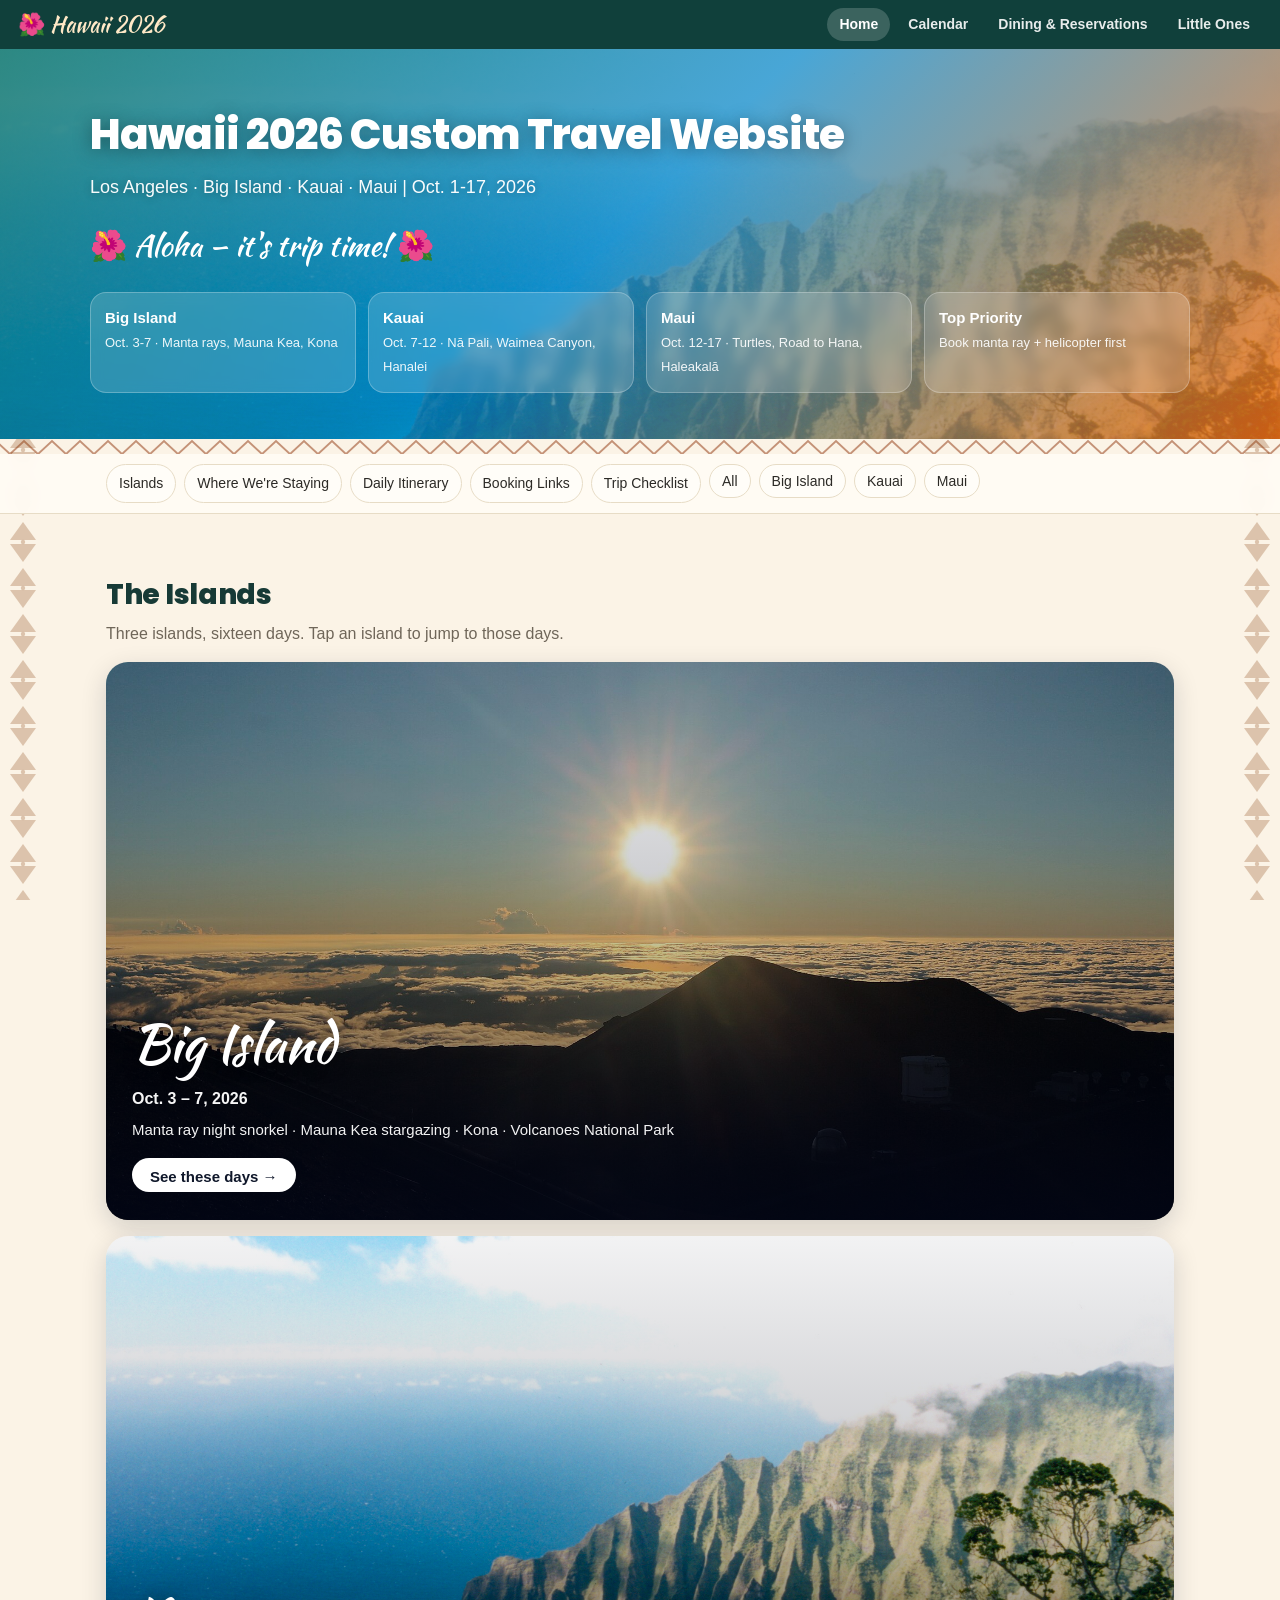
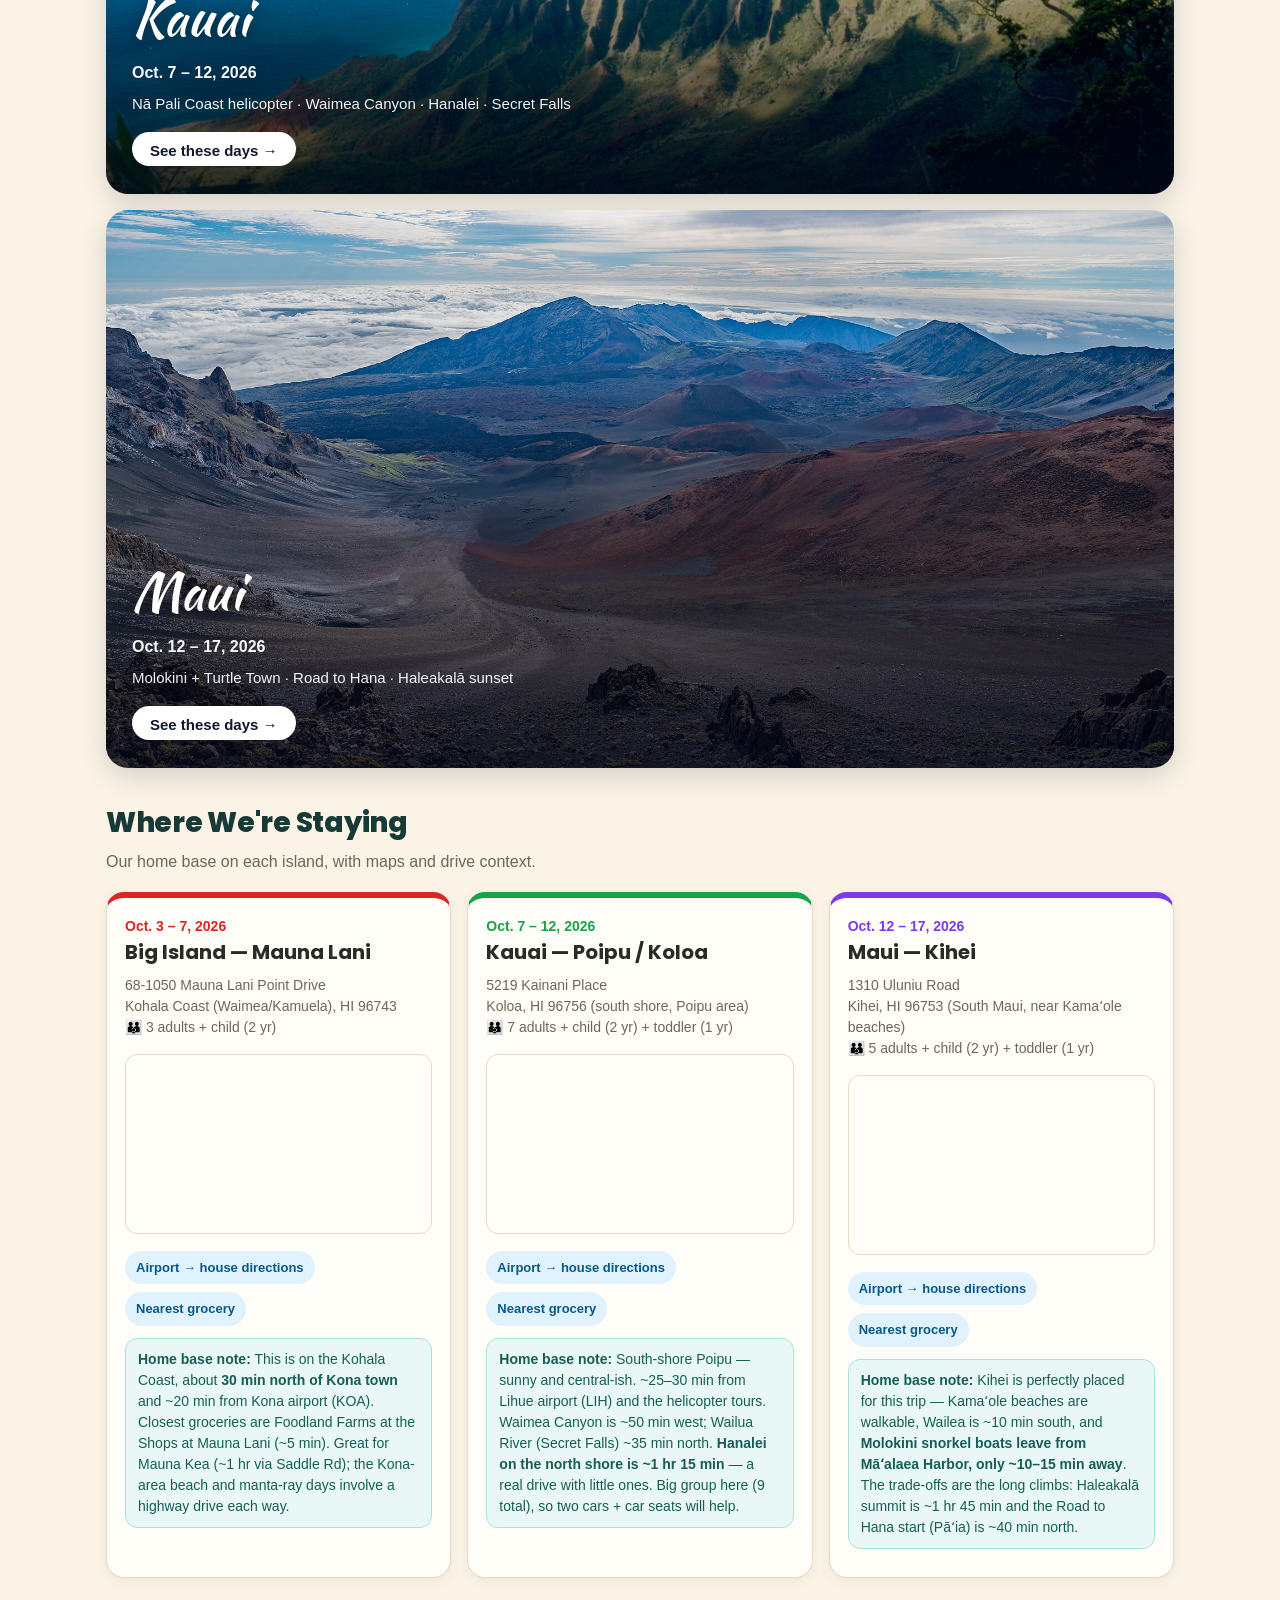
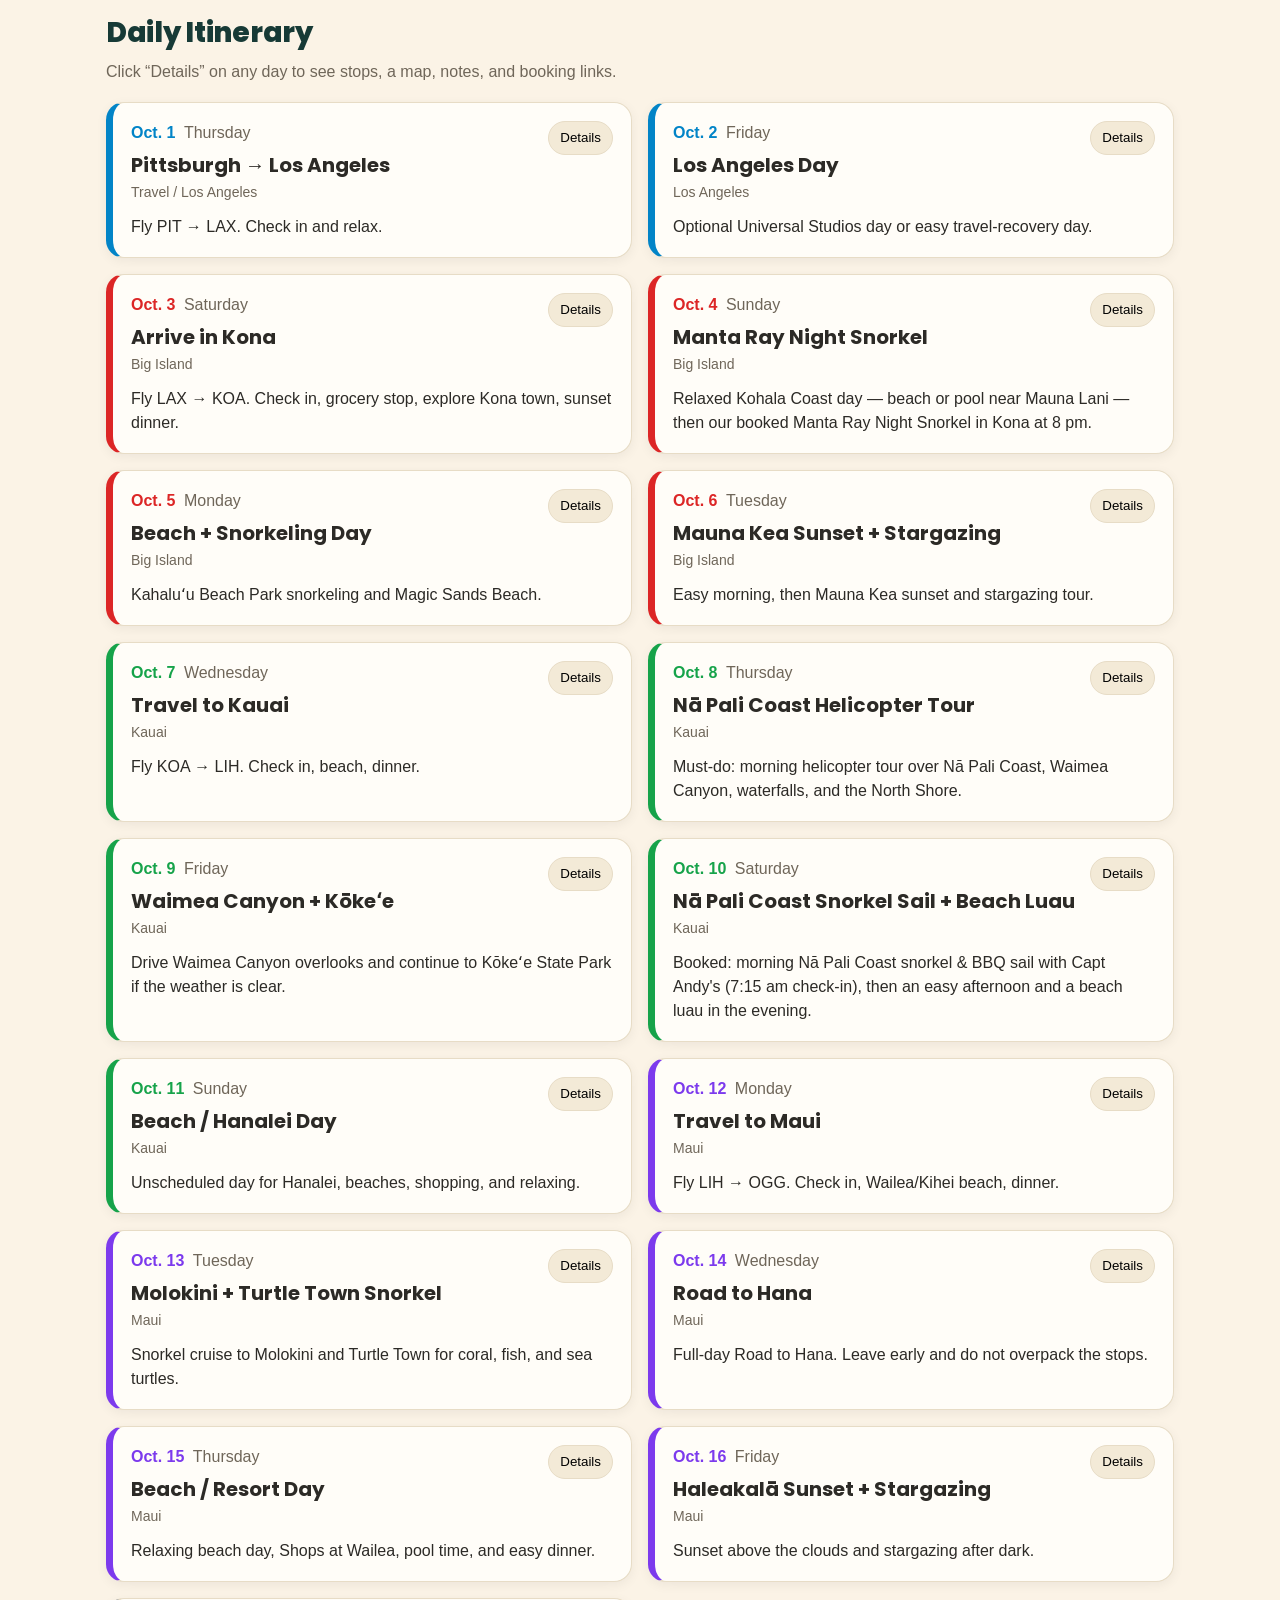
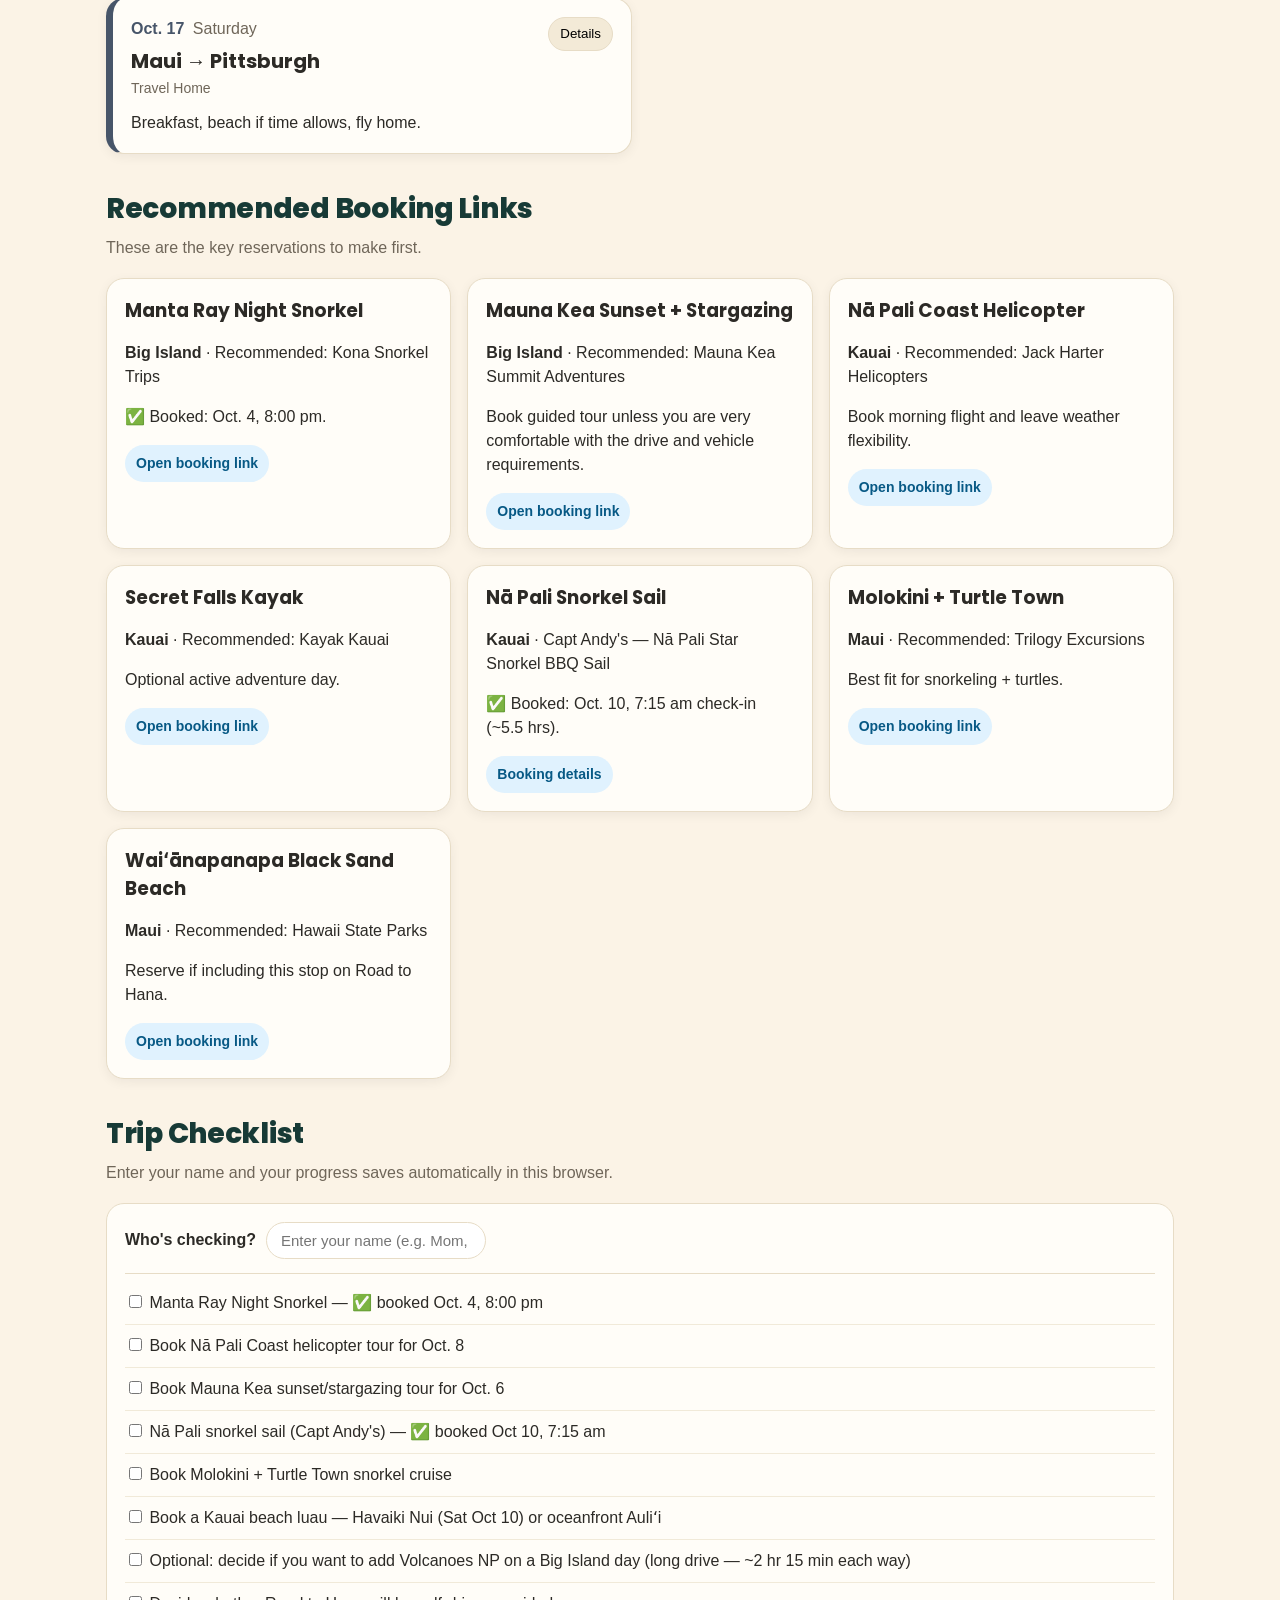
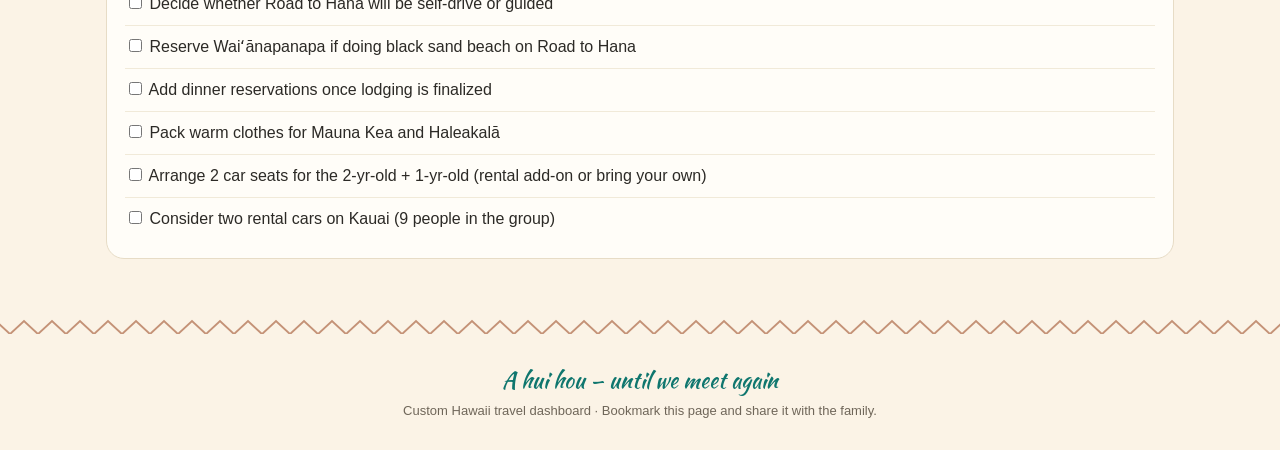
==== commit b48b2fa0: "Add booked Capt Andy's Na Pali snorkel sail on Oct 10 (7:15am)" ====
--- a/index.html
+++ b/index.html
@@ -323,22 +323,22 @@
     </article>
 
 
-    <article id="day-oct-10" class="day-card" data-island="Kauai" data-map="Wailua River State Park, Kauai" style="--accent:#16a34a">
+    <article id="day-oct-10" class="day-card" data-island="Kauai" data-map="Port Allen Marina Center, Eleele, HI" style="--accent:#16a34a">
       <div class="day-top">
         <div>
           <div class="date">Oct. 10 <span>Saturday</span></div>
-          <h3>Flexible Adventure Day</h3>
+          <h3>Nā Pali Coast Snorkel Sail + Beach Luau</h3>
           <p class="island">Kauai</p>
         </div>
         <button onclick="toggleCard(this)">Details</button>
       </div>
-      <p class="summary">Choose Secret Falls kayak/waterfall hike or Nā Pali Coast sunset boat cruise.</p>
-      <div class="details">
-        <ul><li>Option A: Wailua River kayak + Secret Falls</li><li>Option B: Nā Pali Coast sunset boat cruise</li><li>Option C: Beach/rest day</li></ul>
-        <div class="drive">🚗 <strong>From our Poipu house:</strong> Wailua River (Secret Falls) ~35 min north · Nā Pali sunset boats leave Port Allen (ʻEleʻele) ~20 min west · or just walk to Poipu Beach. <a target="_blank" href="https://www.google.com/maps/dir/?api=1&origin=5219+Kainani+Place+Koloa+HI+96756&destination=Wailua+River+State+Park+Kauai">To Wailua River</a> · <a target="_blank" href="https://www.google.com/maps/dir/?api=1&origin=5219+Kainani+Place+Koloa+HI+96756&destination=Port+Allen+Harbor+Eleele+Kauai">To Port Allen</a></div>
+      <p class="summary">Booked: morning Nā Pali Coast snorkel &amp; BBQ sail with Capt Andy's (7:15 am check-in), then an easy afternoon and a beach luau in the evening.</p>
+      <div class="details">
+        <ul><li>7:15 am check-in at Port Allen Marina (Eleele)</li><li>5.5-hr Nā Pali Star snorkel + BBQ sail — back ~1:30 pm</li><li>Afternoon rest / beach near the house</li><li>Evening: Havaiki Nui beach luau (Grand Hyatt, Poipu)</li></ul>
+        <div class="drive">🚗 <strong>House → Port Allen Marina:</strong> ~20 min west. Leave by ~6:40 am to make the 7:15 check-in — allow time for parking. <a target="_blank" href="https://www.google.com/maps/dir/?api=1&origin=5219+Kainani+Place+Koloa+HI+96756&destination=Port+Allen+Marina+Center+4353+Waialo+Road+Eleele+HI+96705">Directions from our stay</a></div>
+        <div class="note">✅ <strong>Booked:</strong> Capt Andy's <strong>Nā Pali Star Snorkel BBQ Sail</strong> — <strong>Oct 10, 7:15 am check-in</strong>, ~5.5 hrs (returns ~1:30 pm). Includes continental breakfast, BBQ lunch, drinks, and snorkel gear. Bring reef-safe sunscreen, towels, and layers for the boat.</div>
         <div class="note">🌺 <strong>Great night for a beach luau:</strong> the family-friendly Havaiki Nui Luau (Grand Hyatt, Poipu) runs Saturdays — perfect for tonight and ~15 min from the house. See <a href="dining.html">Dining &amp; Reservations</a> for luau picks (book ahead).</div>
-        <div class="note"><strong>Booking note:</strong> My lean: if the group wants a second wow-factor experience, do the Nā Pali sunset boat cruise. If you want active/adventure, do Secret Falls.</div>
-        <div class="links"><a target="_blank" href="https://kayakkauai.com/">Book: Kayak Kauai — Secret Falls</a><a target="_blank" href="https://www.holoholokauaiboattours.com/">Book: Holo Holo Charters — Nā Pali Sunset</a></div>
+        <div class="links"><a target="_blank" href="https://www.napali.com/star/snorkel/">Capt Andy's — booking details</a></div>
       </div>
     </article>
 
@@ -515,10 +515,10 @@
 
 
     <div class="booking-card">
-      <h3>Nā Pali Sunset Boat</h3>
-      <p><strong>Kauai</strong> · Recommended: Holo Holo Charters</p>
-      <p>Alternative to Secret Falls; better if you want scenic/wow factor.</p>
-      <a target="_blank" href="https://www.holoholokauaiboattours.com/">Open booking link</a>
+      <h3>Nā Pali Snorkel Sail</h3>
+      <p><strong>Kauai</strong> · Capt Andy's — Nā Pali Star Snorkel BBQ Sail</p>
+      <p>✅ Booked: Oct. 10, 7:15 am check-in (~5.5 hrs).</p>
+      <a target="_blank" href="https://www.napali.com/star/snorkel/">Booking details</a>
     </div>
 
 
@@ -557,7 +557,7 @@
         <label><input type="checkbox" data-key="book-manta"> Manta Ray Night Snorkel — ✅ booked Oct. 4, 8:00 pm</label>
         <label><input type="checkbox" data-key="book-heli"> Book Nā Pali Coast helicopter tour for Oct. 8</label>
         <label><input type="checkbox" data-key="book-maunakea"> Book Mauna Kea sunset/stargazing tour for Oct. 6</label>
-        <label><input type="checkbox" data-key="decide-kayak-boat"> Decide: Secret Falls kayak vs Nā Pali sunset boat cruise</label>
+        <label><input type="checkbox" data-key="decide-kayak-boat"> Nā Pali snorkel sail (Capt Andy's) — ✅ booked Oct 10, 7:15 am</label>
         <label><input type="checkbox" data-key="book-molokini"> Book Molokini + Turtle Town snorkel cruise</label>
         <label><input type="checkbox" data-key="book-luau"> Book a Kauai beach luau — Havaiki Nui (Sat Oct 10) or oceanfront Auliʻi</label>
         <label><input type="checkbox" data-key="decide-volcanoes"> Optional: decide if you want to add Volcanoes NP on a Big Island day (long drive — ~2 hr 15 min each way)</label>
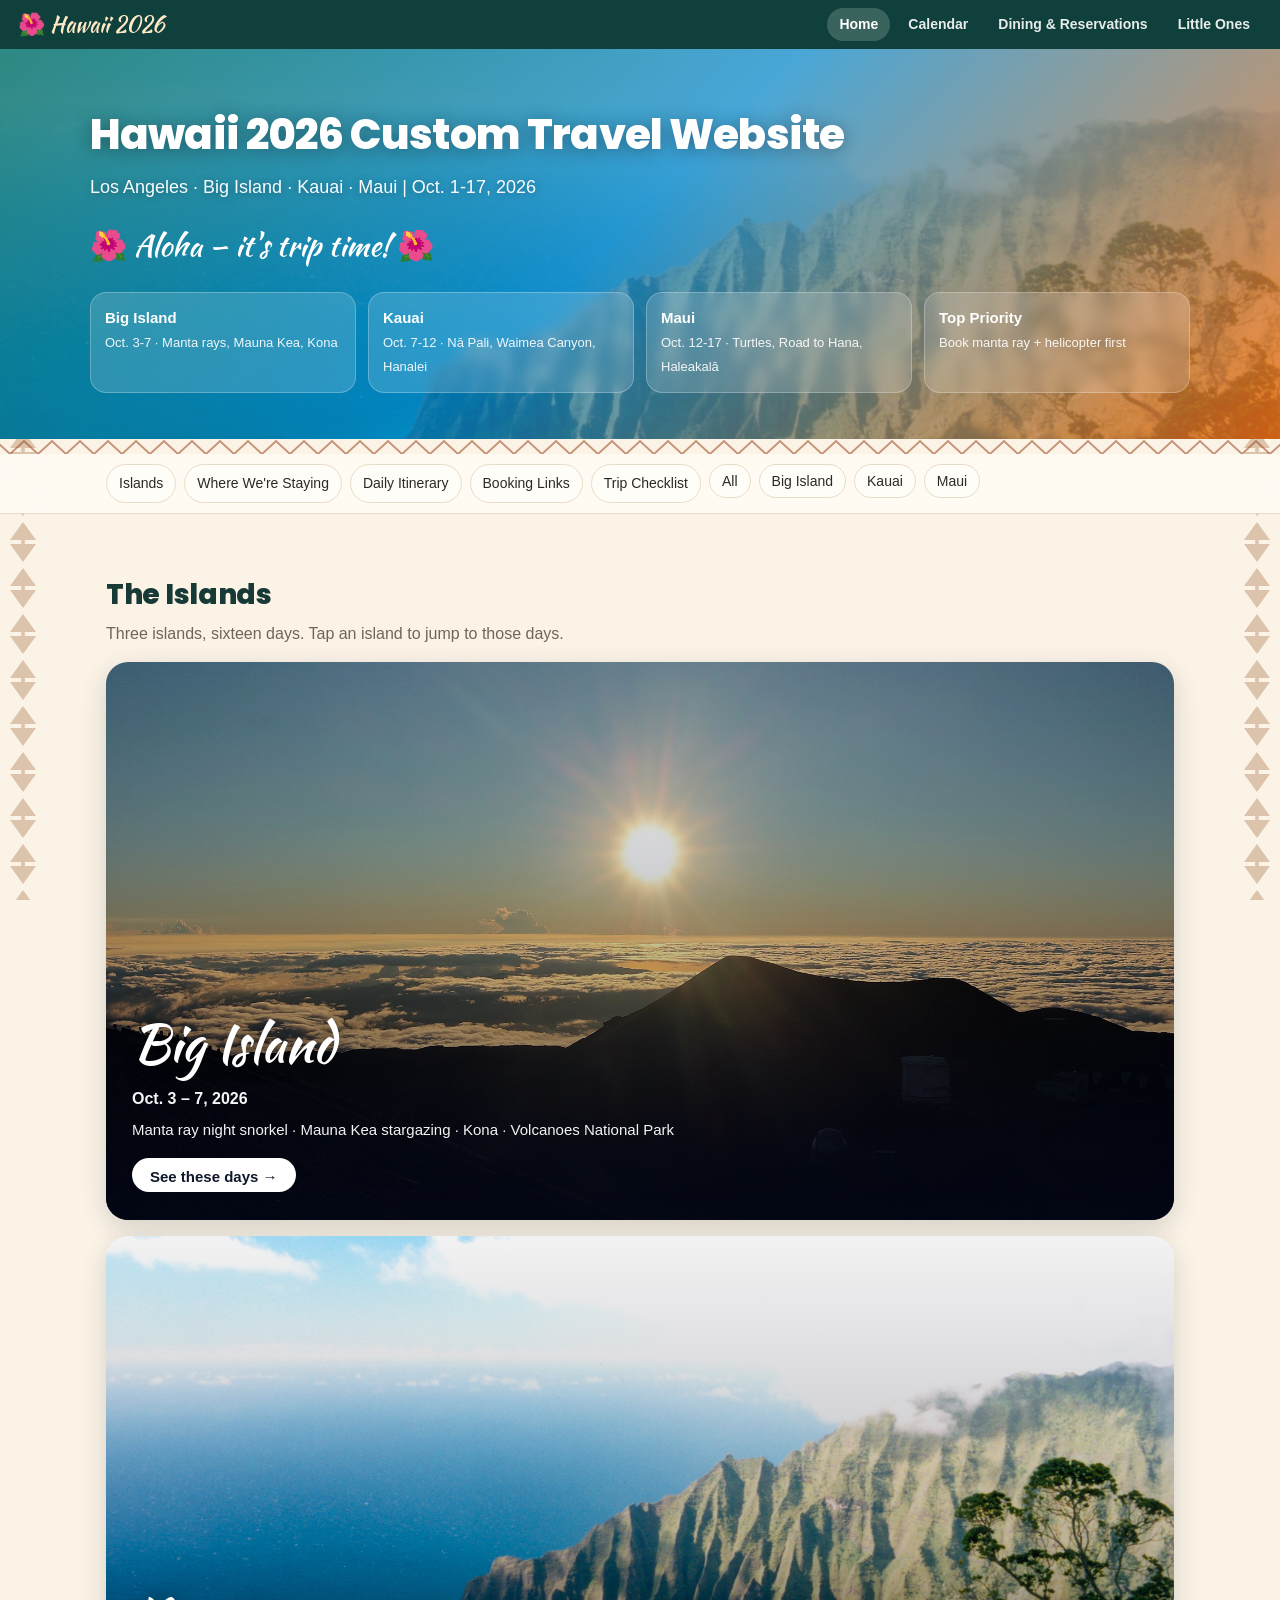
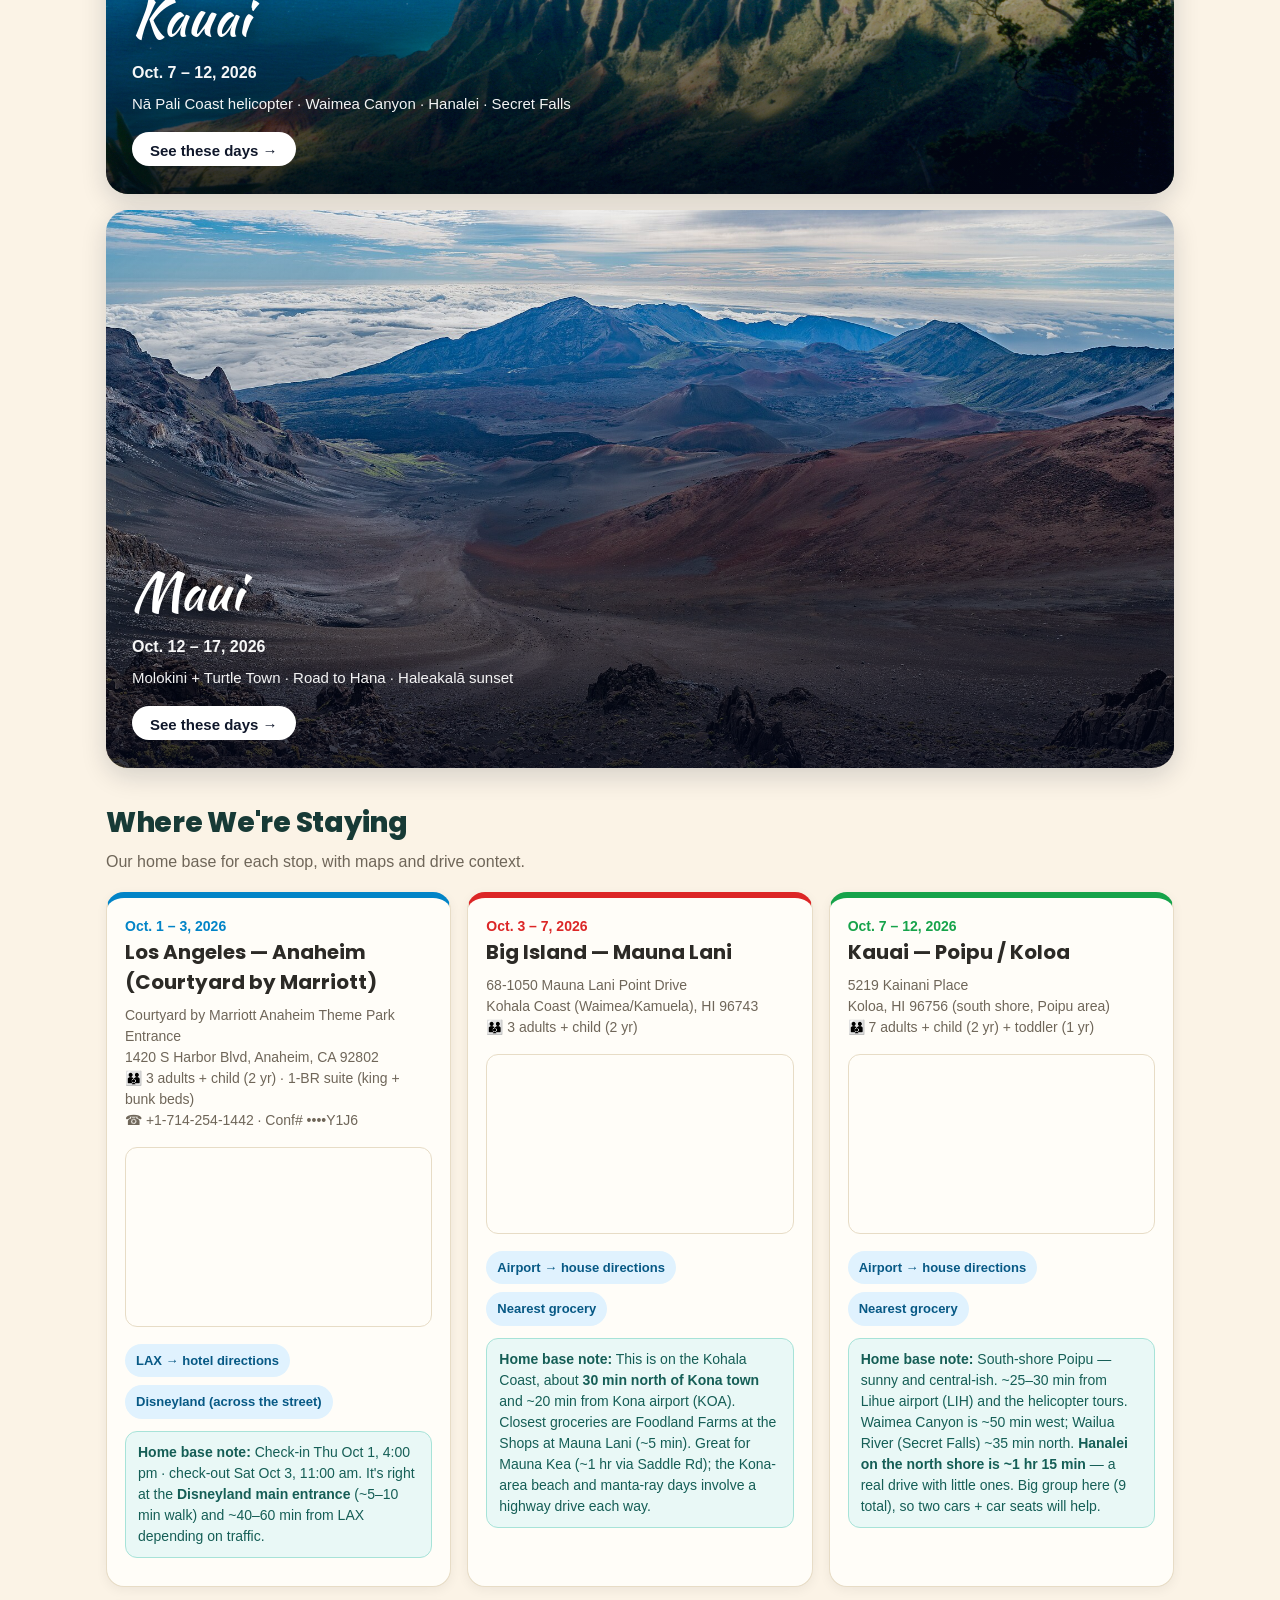
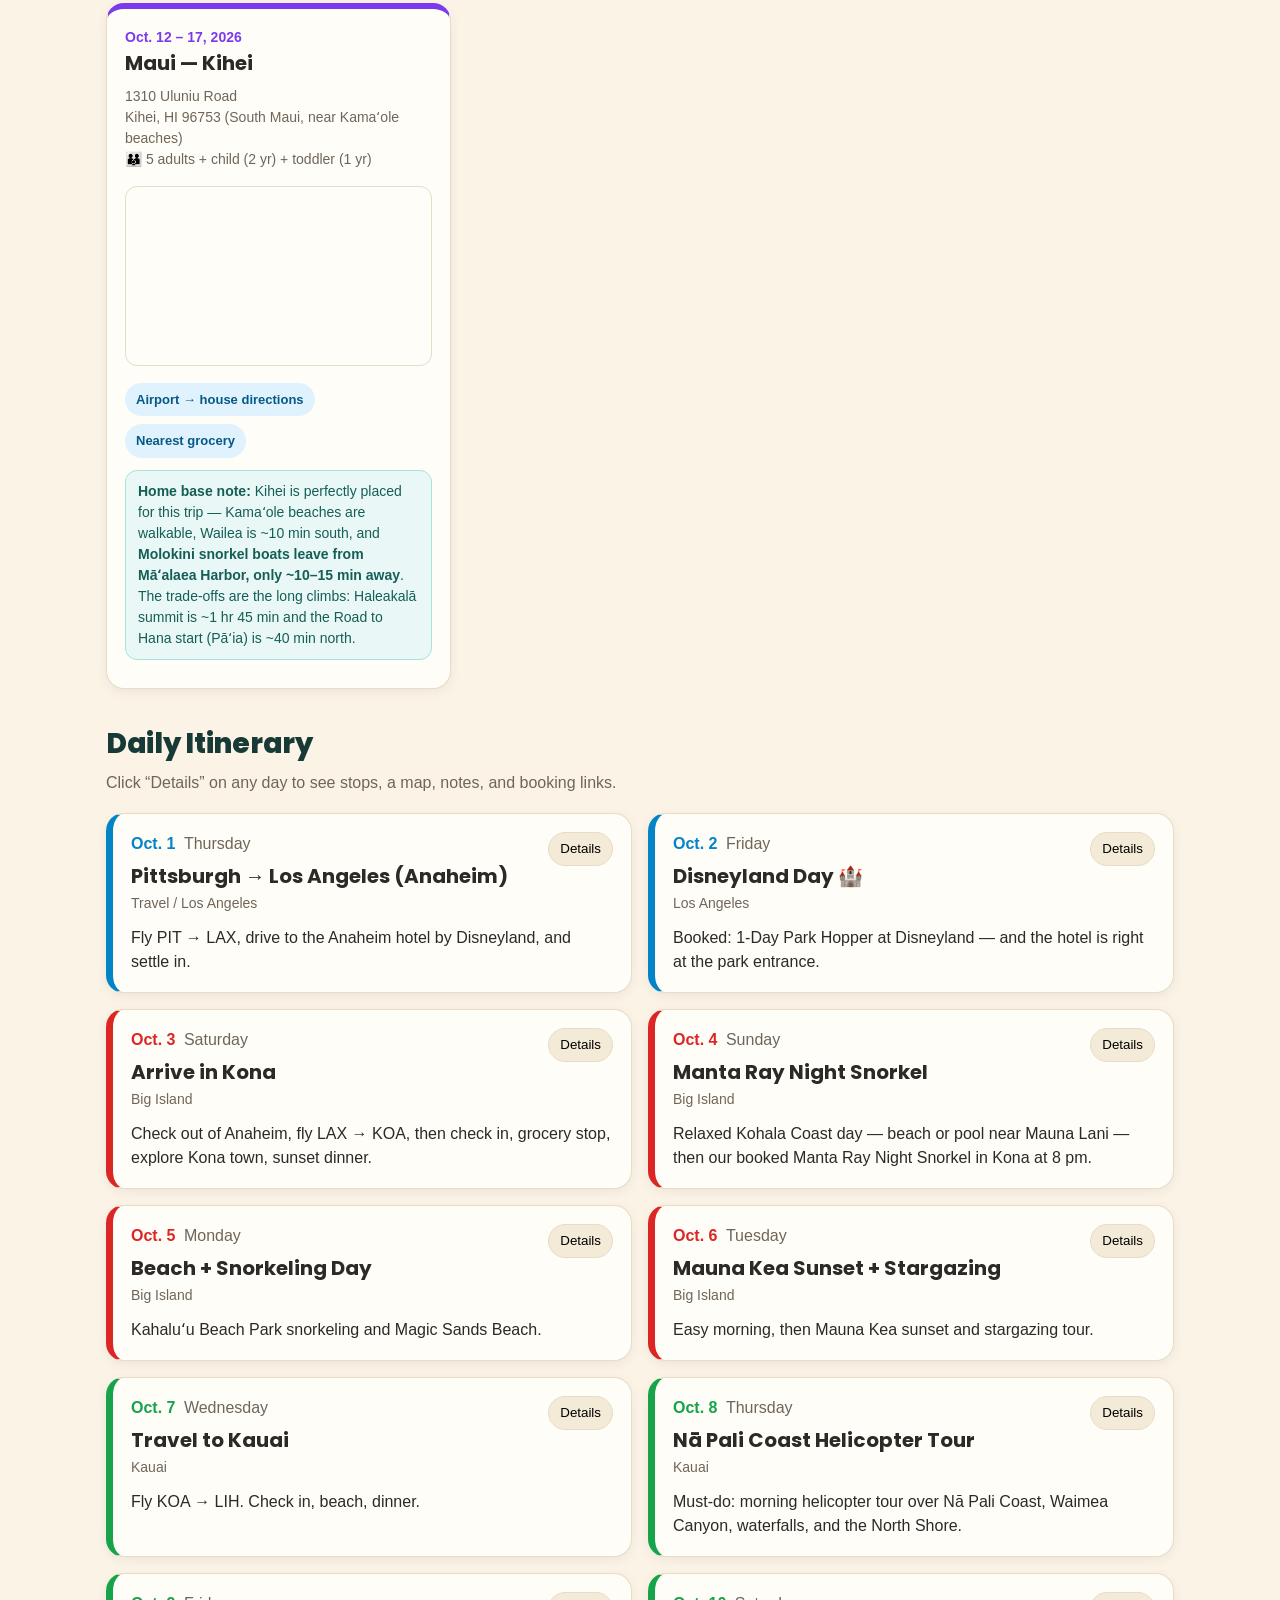
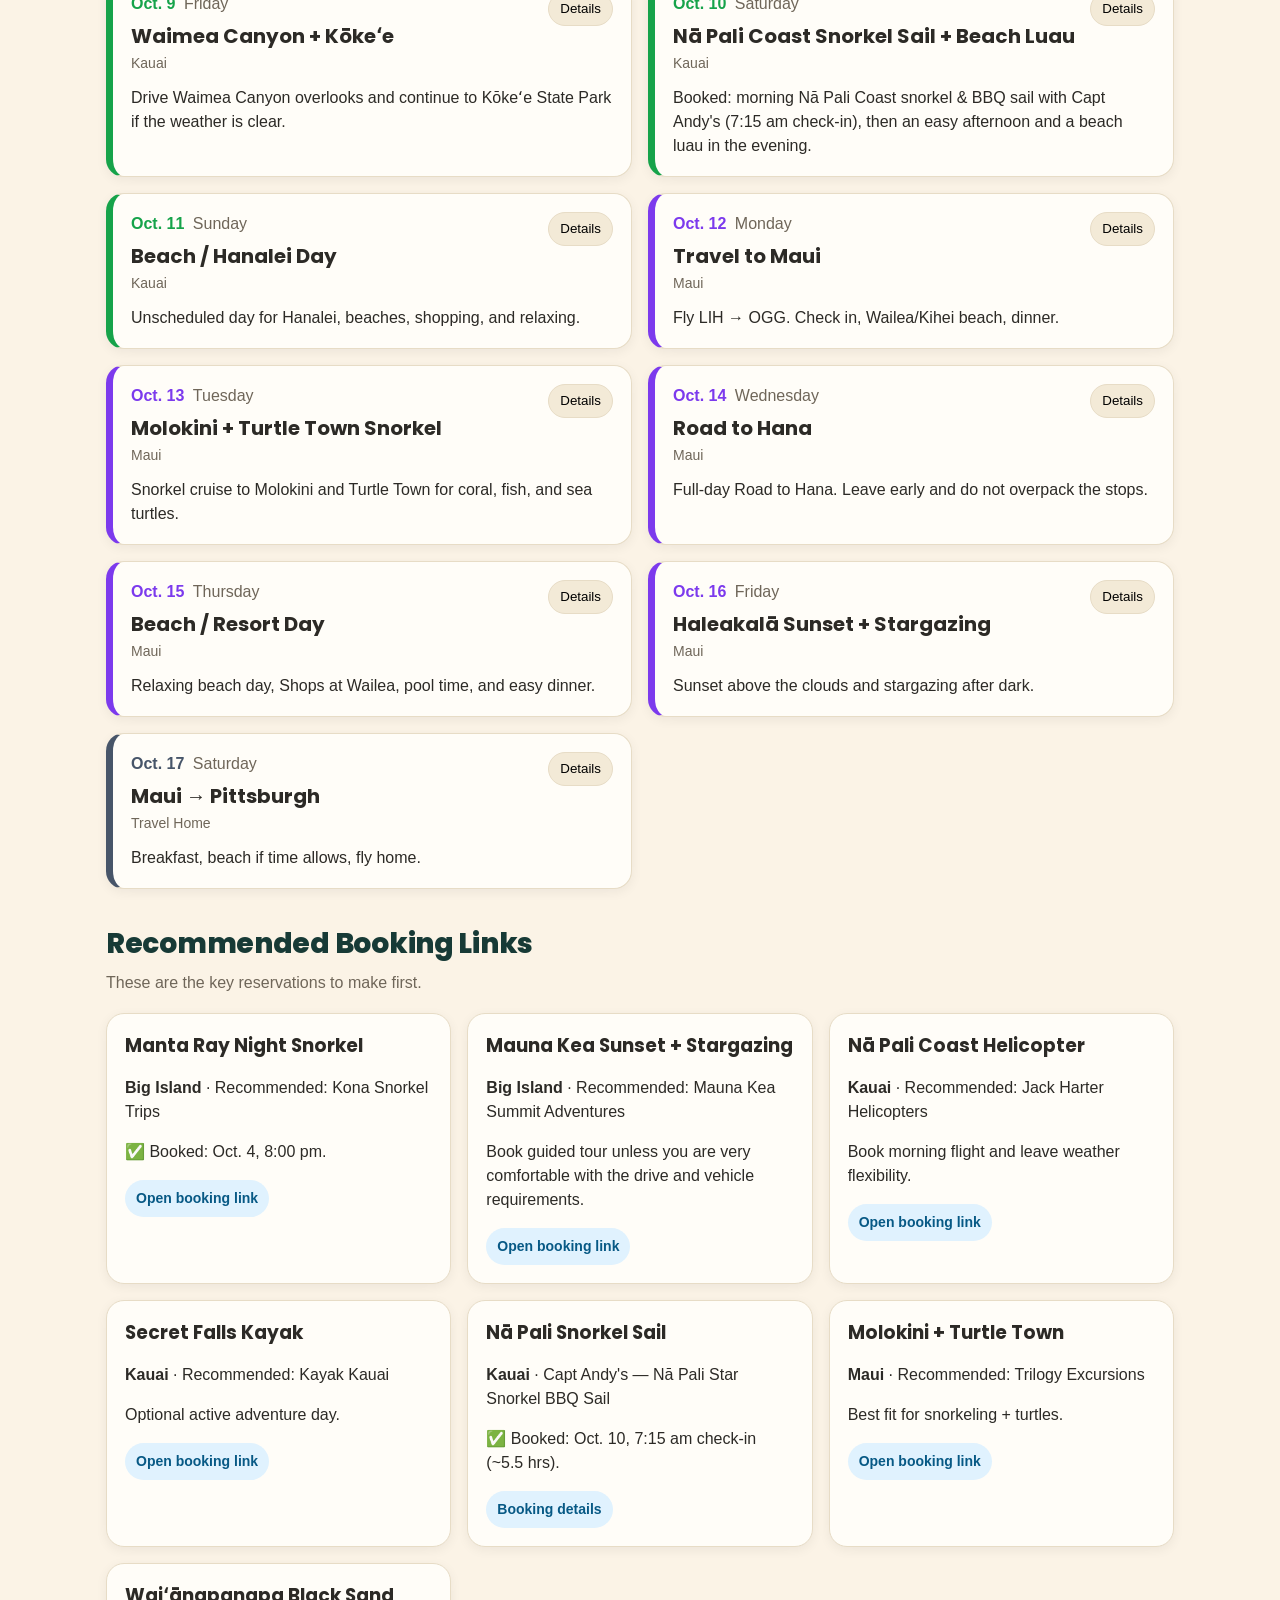
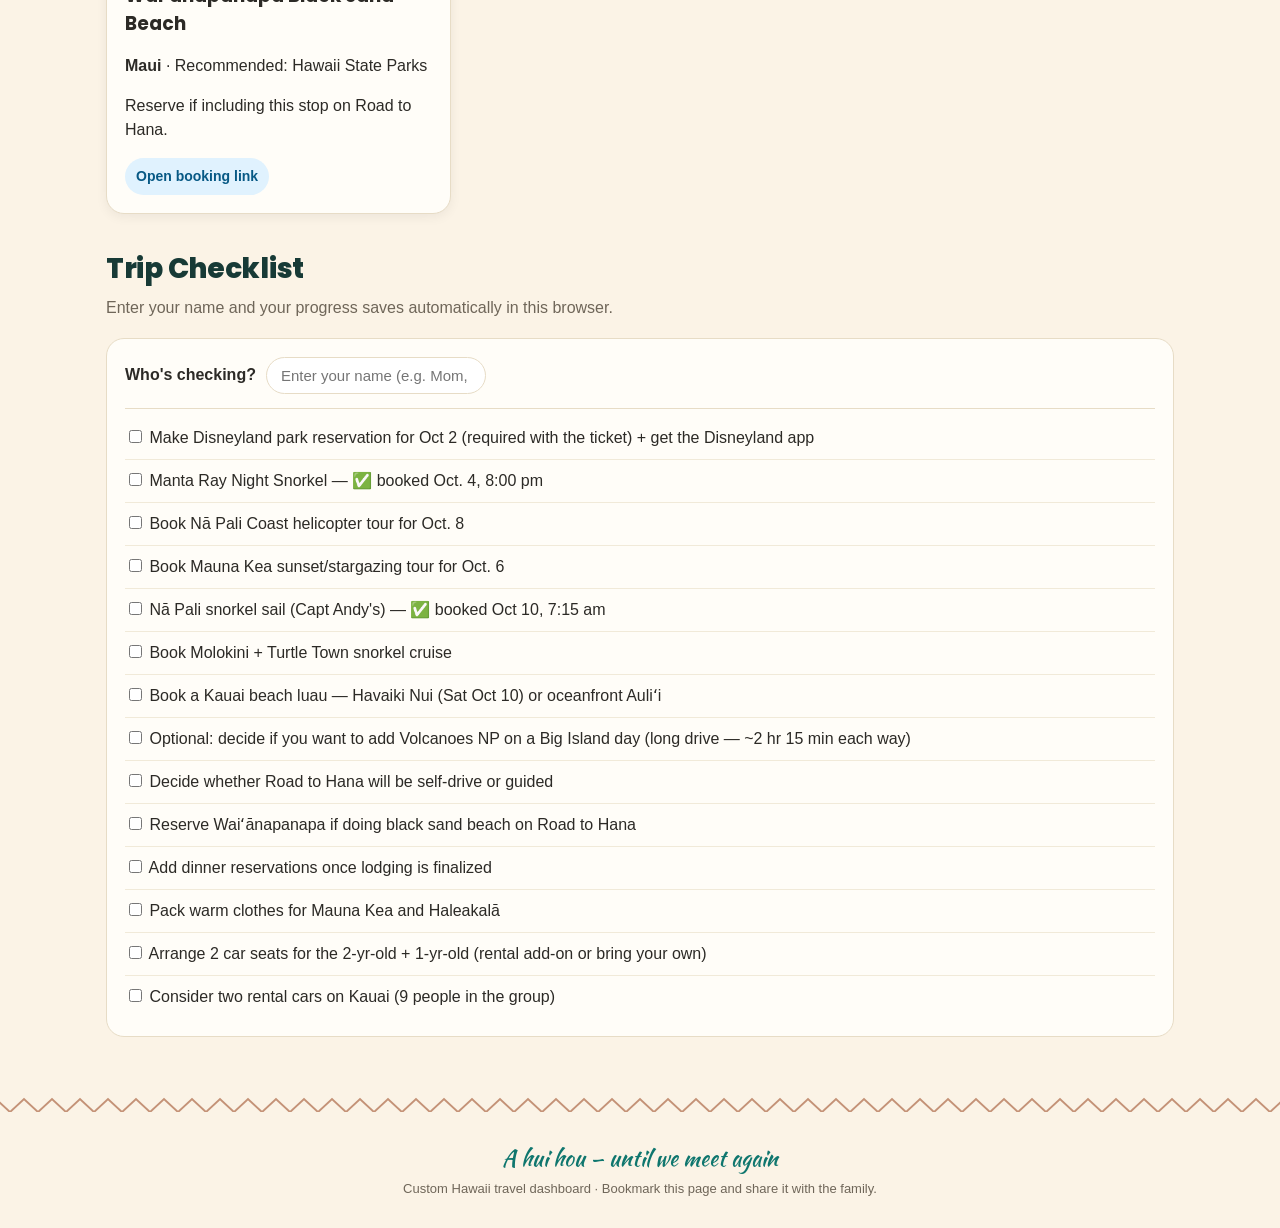
==== commit 6f32d9d0: "Add Anaheim hotel + Disneyland Oct 2 bookings; LA day is now Disneyland" ====
--- a/index.html
+++ b/index.html
@@ -99,10 +99,25 @@
     <div class="section-title">
       <div>
         <h2>Where We're Staying</h2>
-        <p>Our home base on each island, with maps and drive context.</p>
+        <p>Our home base for each stop, with maps and drive context.</p>
       </div>
     </div>
     <div class="stays-grid">
+
+      <div class="stay-card" style="--accent:#0284c7">
+        <div class="stay-dates">Oct. 1 – 3, 2026</div>
+        <h3>Los Angeles — Anaheim (Courtyard by Marriott)</h3>
+        <p class="stay-addr">Courtyard by Marriott Anaheim Theme Park Entrance<br>1420 S Harbor Blvd, Anaheim, CA 92802<br>👪 3 adults + child (2 yr) · 1-BR suite (king + bunk beds)<br>☎ +1-714-254-1442 · Conf# ••••Y1J6</p>
+        <iframe loading="lazy" referrerpolicy="no-referrer-when-downgrade"
+          src="https://www.google.com/maps?q=1420%20South%20Harbor%20Boulevard%2C%20Anaheim%2C%20CA%2092802&output=embed"></iframe>
+        <div class="stay-links">
+          <a target="_blank" href="https://www.google.com/maps/dir/?api=1&origin=Los+Angeles+International+Airport&destination=1420+S+Harbor+Blvd+Anaheim+CA+92802">LAX → hotel directions</a>
+          <a target="_blank" href="https://www.google.com/maps/search/?api=1&query=Disneyland+Park+main+entrance">Disneyland (across the street)</a>
+        </div>
+        <div class="drive" style="margin-top:12px">
+          <strong>Home base note:</strong> Check-in Thu Oct 1, 4:00 pm · check-out Sat Oct 3, 11:00 am. It's right at the <strong>Disneyland main entrance</strong> (~5–10 min walk) and ~40–60 min from LAX depending on traffic.
+        </div>
+      </div>
 
       <div class="stay-card" style="--accent:#dc2626">
         <div class="stay-dates">Oct. 3 – 7, 2026</div>
@@ -161,35 +176,39 @@
     </div>
     <div class="day-grid" id="dayGrid">
 
-    <article id="day-oct-1" class="day-card" data-island="Travel / Los Angeles" data-map="Los Angeles International Airport" style="--accent:#0284c7">
+    <article id="day-oct-1" class="day-card" data-island="Travel / Los Angeles" data-map="Courtyard by Marriott Anaheim Theme Park Entrance, 1420 S Harbor Blvd, Anaheim CA" style="--accent:#0284c7">
       <div class="day-top">
         <div>
           <div class="date">Oct. 1 <span>Thursday</span></div>
-          <h3>Pittsburgh → Los Angeles</h3>
+          <h3>Pittsburgh → Los Angeles (Anaheim)</h3>
           <p class="island">Travel / Los Angeles</p>
         </div>
         <button onclick="toggleCard(this)">Details</button>
       </div>
-      <p class="summary">Fly PIT → LAX. Check in and relax.</p>
-      <div class="details">
-        <ul><li>Fly PIT → LAX</li><li>Check in</li><li>Casual dinner near hotel</li></ul>
-      </div>
-    </article>
-
-
-    <article id="day-oct-2" class="day-card" data-island="Los Angeles" data-map="Universal Studios Hollywood" style="--accent:#0284c7">
+      <p class="summary">Fly PIT → LAX, drive to the Anaheim hotel by Disneyland, and settle in.</p>
+      <div class="details">
+        <ul><li>Fly PIT → LAX</li><li>Drive to Courtyard by Marriott, Anaheim (check-in 4:00 pm)</li><li>Casual dinner near the hotel</li></ul>
+        <div class="drive">🚗 <strong>LAX → Anaheim hotel:</strong> ~40–60 min depending on traffic. <a target="_blank" href="https://www.google.com/maps/dir/?api=1&origin=Los+Angeles+International+Airport&destination=1420+S+Harbor+Blvd+Anaheim+CA+92802">LAX → hotel</a></div>
+        <div class="note">🏨 <strong>Hotel:</strong> Courtyard by Marriott Anaheim Theme Park Entrance · 1420 S Harbor Blvd · check-in Thu Oct 1, 4:00 pm · <strong>Conf# ••••Y1J6</strong>. See <a href="index.html#stays">Where We're Staying</a>.</div>
+      </div>
+    </article>
+
+
+    <article id="day-oct-2" class="day-card" data-island="Los Angeles" data-map="Disneyland Park, Anaheim CA" style="--accent:#0284c7">
       <div class="day-top">
         <div>
           <div class="date">Oct. 2 <span>Friday</span></div>
-          <h3>Los Angeles Day</h3>
+          <h3>Disneyland Day 🏰</h3>
           <p class="island">Los Angeles</p>
         </div>
         <button onclick="toggleCard(this)">Details</button>
       </div>
-      <p class="summary">Optional Universal Studios day or easy travel-recovery day.</p>
-      <div class="details">
-        <ul><li>Universal Studios option</li><li>Relax before Hawaii travel</li></ul>
-        <div class="links"><a target="_blank" href="https://www.universalstudioshollywood.com/">Universal Studios Hollywood</a></div>
+      <p class="summary">Booked: 1-Day Park Hopper at Disneyland — and the hotel is right at the park entrance.</p>
+      <div class="details">
+        <ul><li>Walk to Disneyland from the hotel (~5–10 min)</li><li>Park Hopper — Disneyland Park + Disney California Adventure</li><li>Lightning Lane Multi Pass included (make selections in the Disneyland app)</li><li>Start at Disneyland Park</li></ul>
+        <div class="note">✅ <strong>Booked:</strong> 1-Day Tier 3 <strong>Park Hopper</strong> + Lightning Lane Multi Pass — <strong>Fri Oct 2</strong>, starting at Disneyland Park. 3 guests (Taylor, Timothy, Heidi); the 2-yr-old is free (under 3). Ticket conf# ••••3040 · park conf# ••••0576.</div>
+        <div class="note">⚠️ <strong>Do this first:</strong> a <strong>park reservation is required</strong> in addition to the ticket — reserve Disneyland Park for Oct 2 in your Disney account, and download the Disneyland app for Lightning Lane.</div>
+        <div class="links"><a target="_blank" href="https://disneyland.disney.go.com/">Disneyland — manage reservations</a></div>
       </div>
     </article>
 
@@ -203,9 +222,10 @@
         </div>
         <button onclick="toggleCard(this)">Details</button>
       </div>
-      <p class="summary">Fly LAX → KOA. Check in, grocery stop, explore Kona town, sunset dinner.</p>
-      <div class="details">
-        <ul><li>Fly LAX → KOA</li><li>Check into house</li><li>Grocery stop</li><li>Explore Kona town</li><li>Sunset dinner</li></ul>
+      <p class="summary">Check out of Anaheim, fly LAX → KOA, then check in, grocery stop, explore Kona town, sunset dinner.</p>
+      <div class="details">
+        <ul><li>Check out of Anaheim hotel by 11:00 am</li><li>Drive to LAX, fly LAX → KOA</li><li>Check into house</li><li>Grocery stop</li><li>Explore Kona town</li><li>Sunset dinner</li></ul>
+        <div class="drive">🚗 <strong>Morning (LA):</strong> Anaheim hotel → LAX ~40–60 min — leave a solid buffer for the flight. <a target="_blank" href="https://www.google.com/maps/dir/?api=1&origin=1420+S+Harbor+Blvd+Anaheim+CA+92802&destination=Los+Angeles+International+Airport">Hotel → LAX</a></div>
         <div class="drive">🚗 <strong>KOA airport → house:</strong> ~20 min. Grab groceries at the Shops at Mauna Lani (~5 min from house). Kona town for dinner/exploring is ~30 min south. <a target="_blank" href="https://www.google.com/maps/dir/?api=1&origin=Kona+International+Airport&destination=68-1050+Mauna+Lani+Point+Drive+Waimea+HI+96743">Airport → house</a></div>
         <div class="links"><a target="_blank" href="https://www.gohawaii.com/islands/hawaii-big-island/regions/kona">Explore Kona / Kailua-Kona</a></div>
       </div>
@@ -554,6 +574,7 @@
         <span class="saved-note" id="savedNote"></span>
       </div>
       <div class="checklist-items" id="checklistItems">
+        <label><input type="checkbox" data-key="disney-reservation"> Make Disneyland park reservation for Oct 2 (required with the ticket) + get the Disneyland app</label>
         <label><input type="checkbox" data-key="book-manta"> Manta Ray Night Snorkel — ✅ booked Oct. 4, 8:00 pm</label>
         <label><input type="checkbox" data-key="book-heli"> Book Nā Pali Coast helicopter tour for Oct. 8</label>
         <label><input type="checkbox" data-key="book-maunakea"> Book Mauna Kea sunset/stargazing tour for Oct. 6</label>
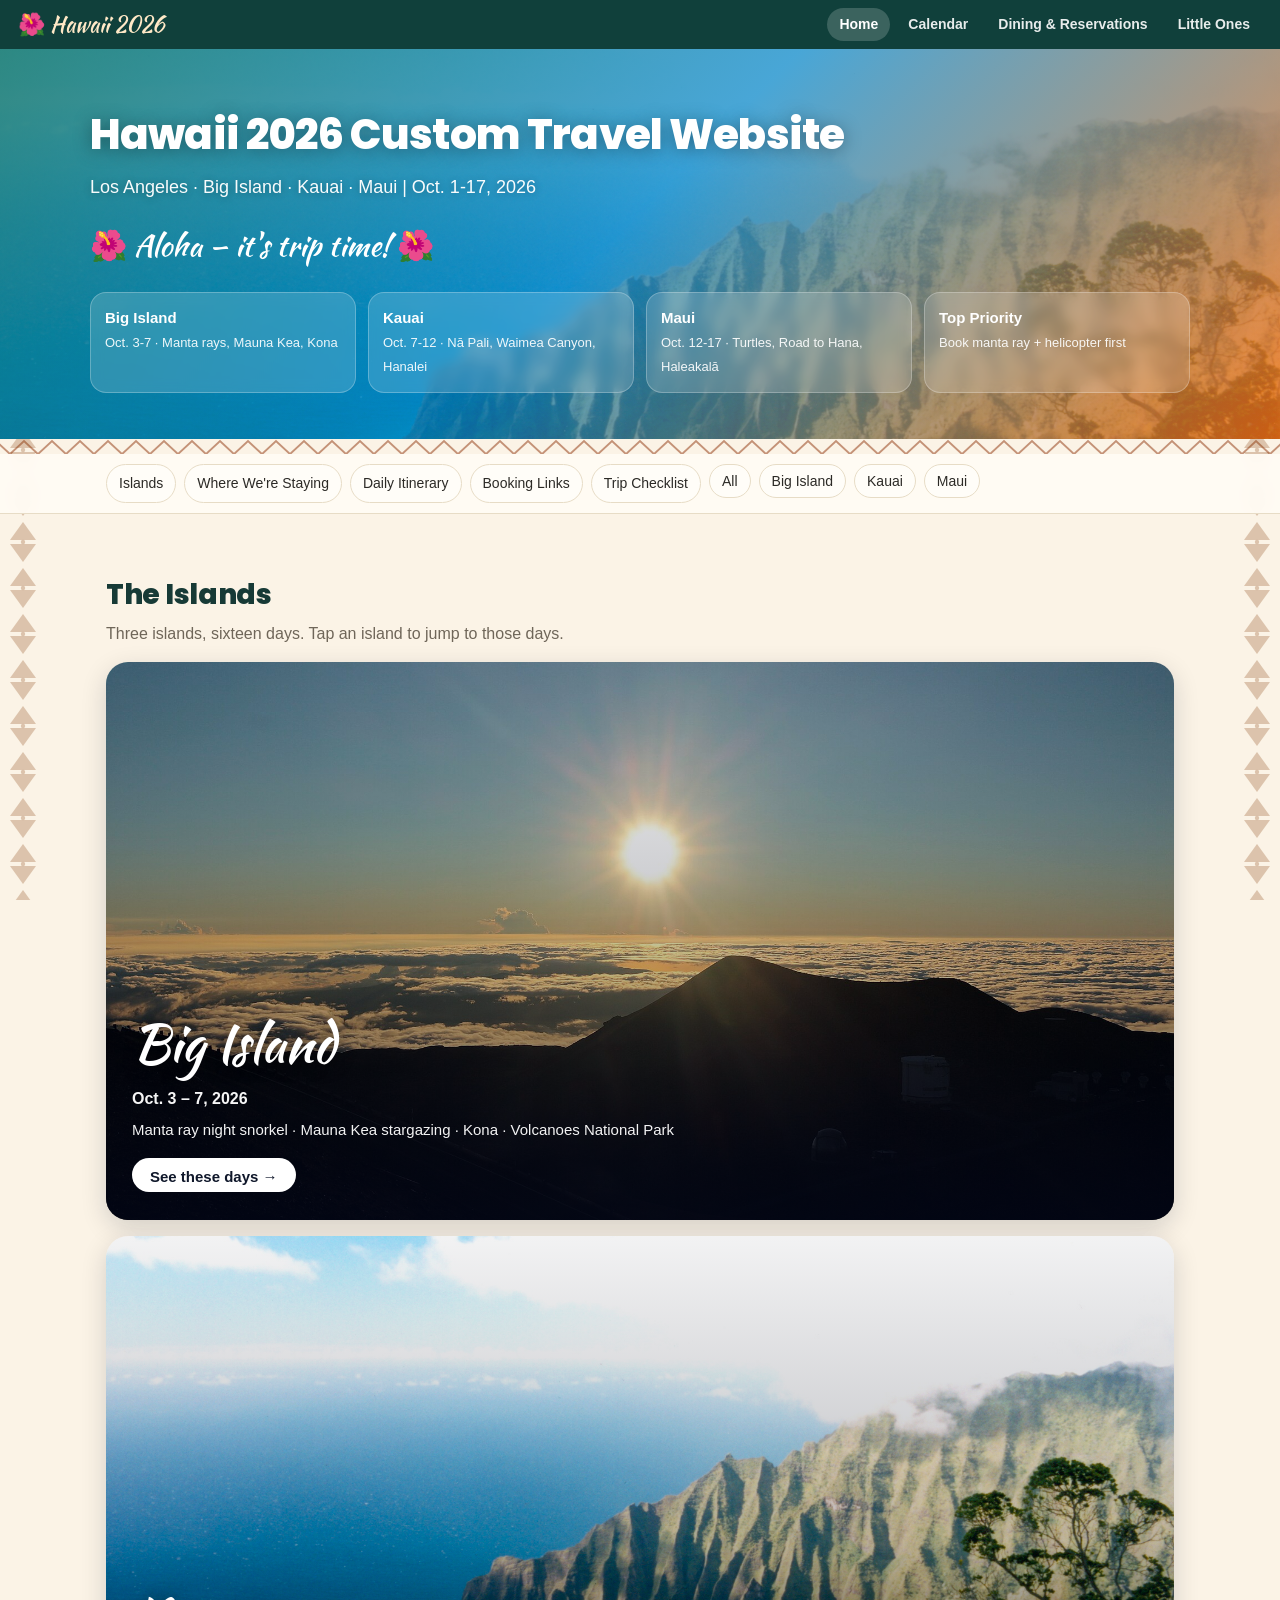
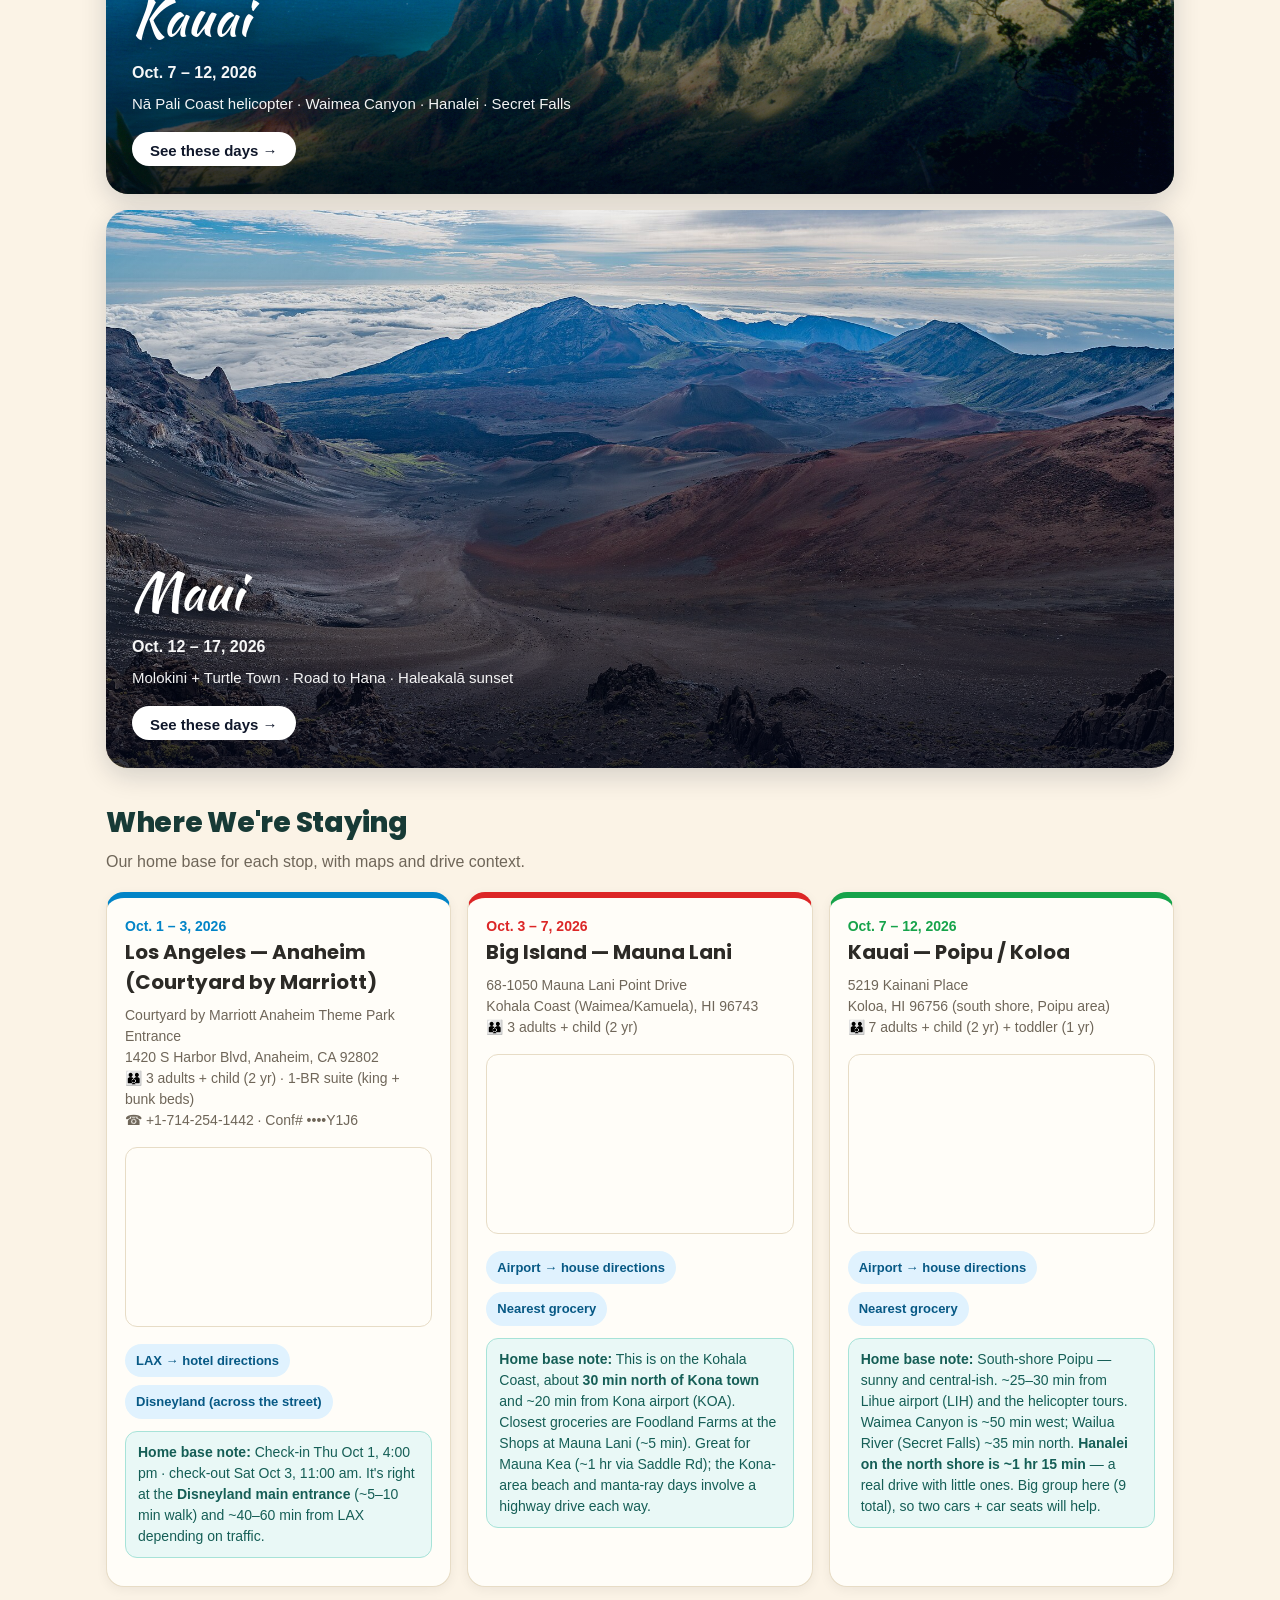
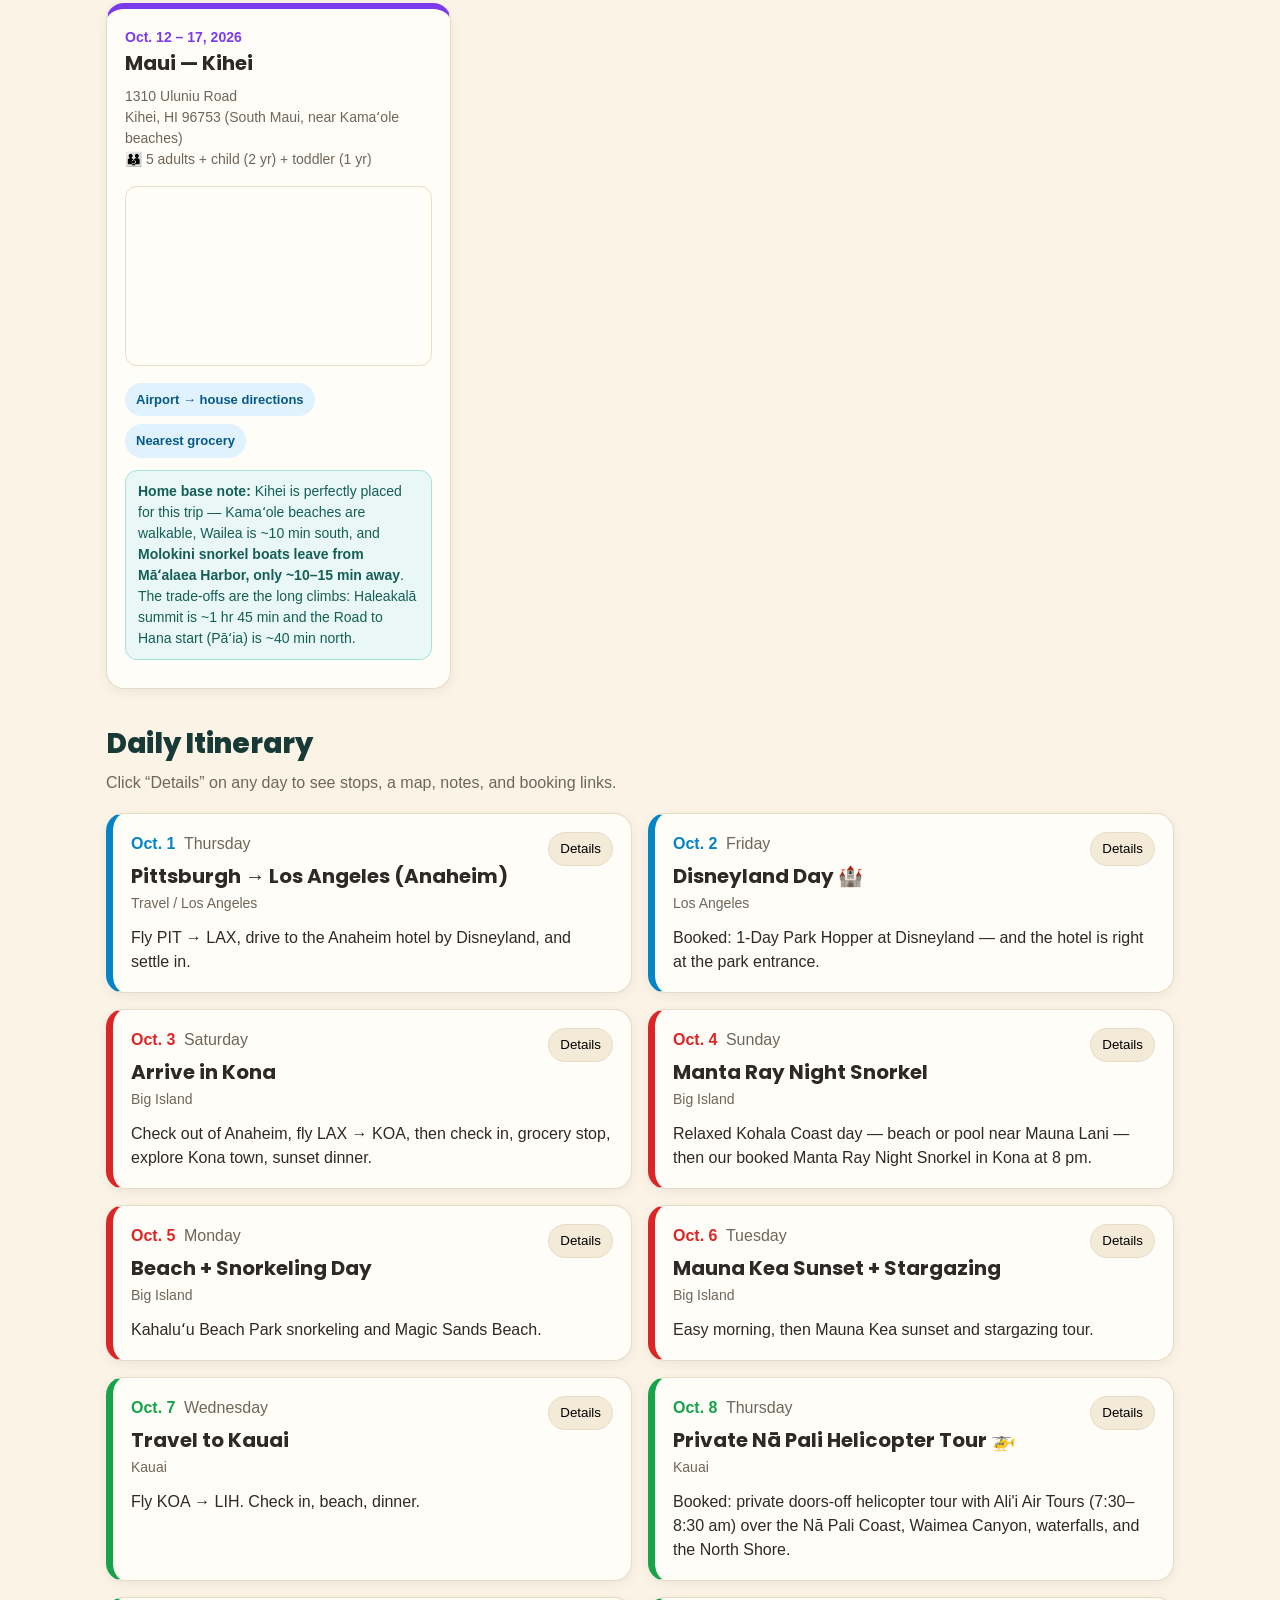
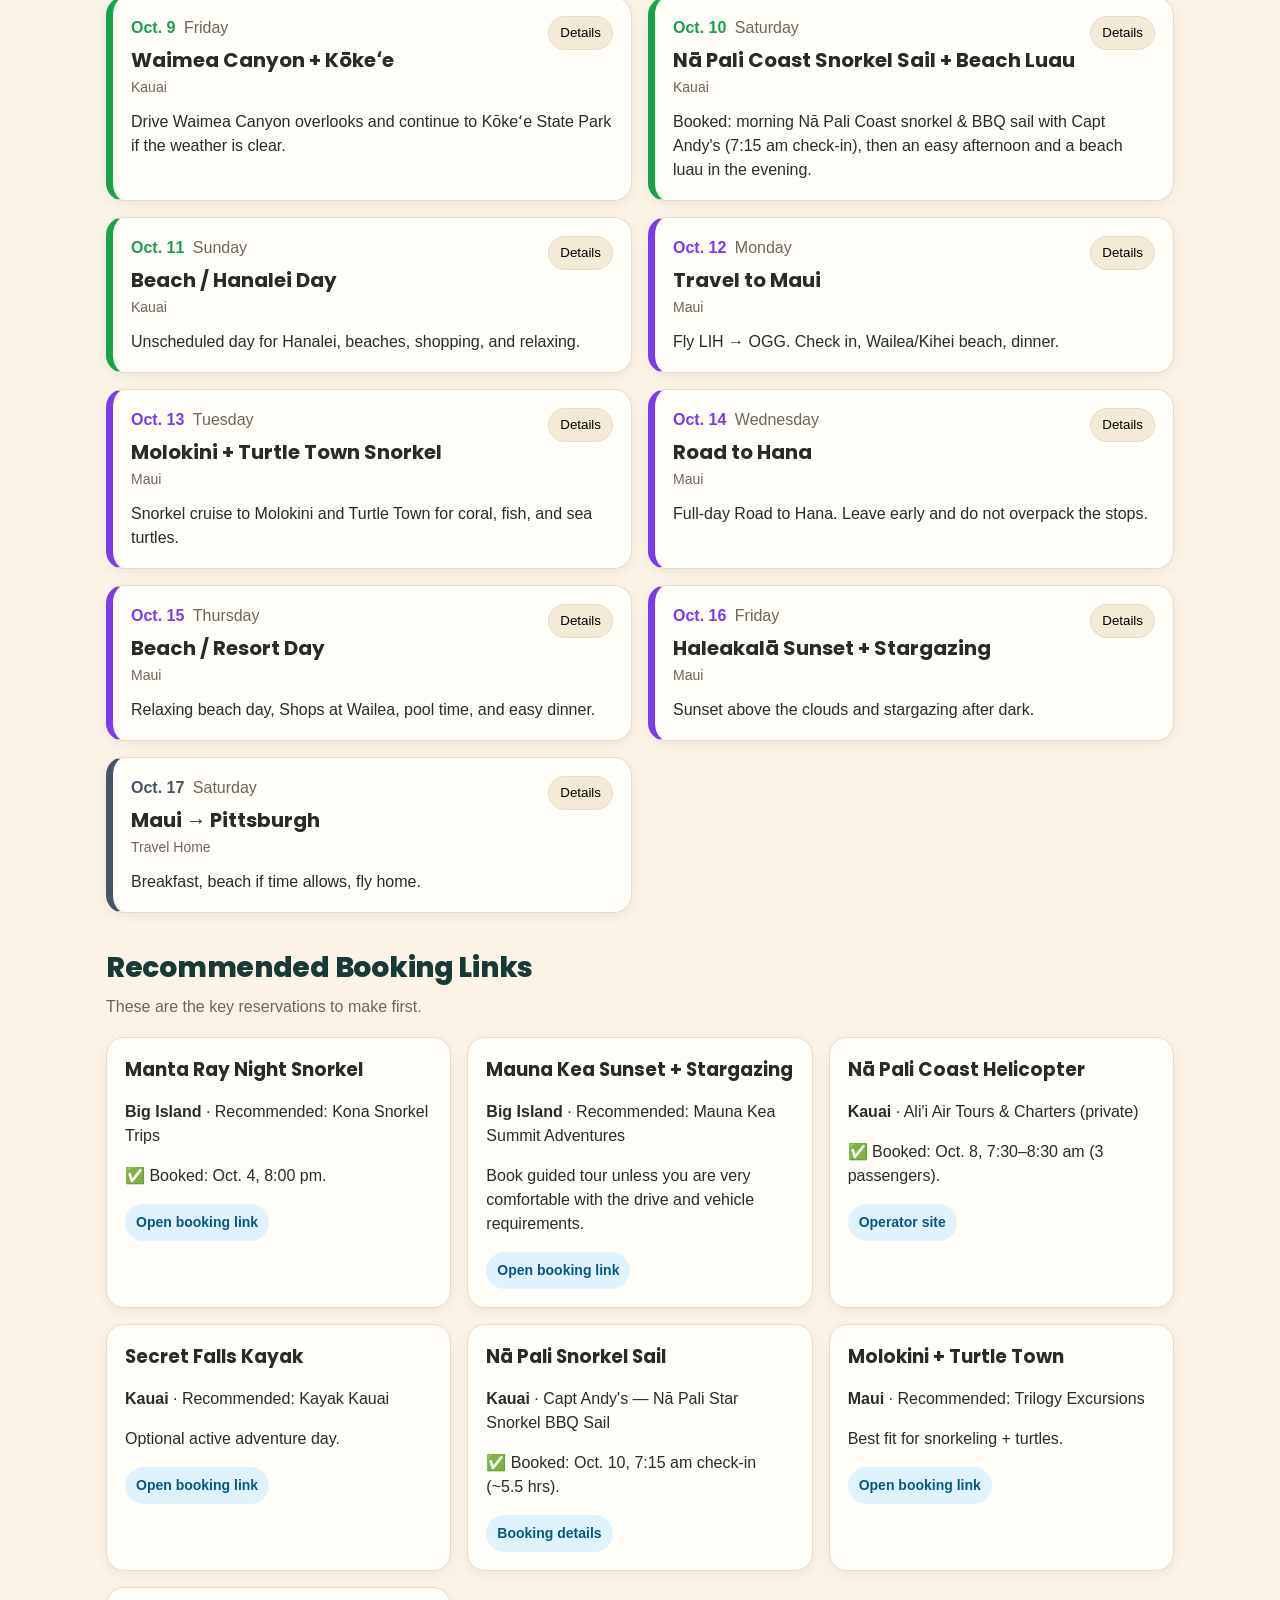
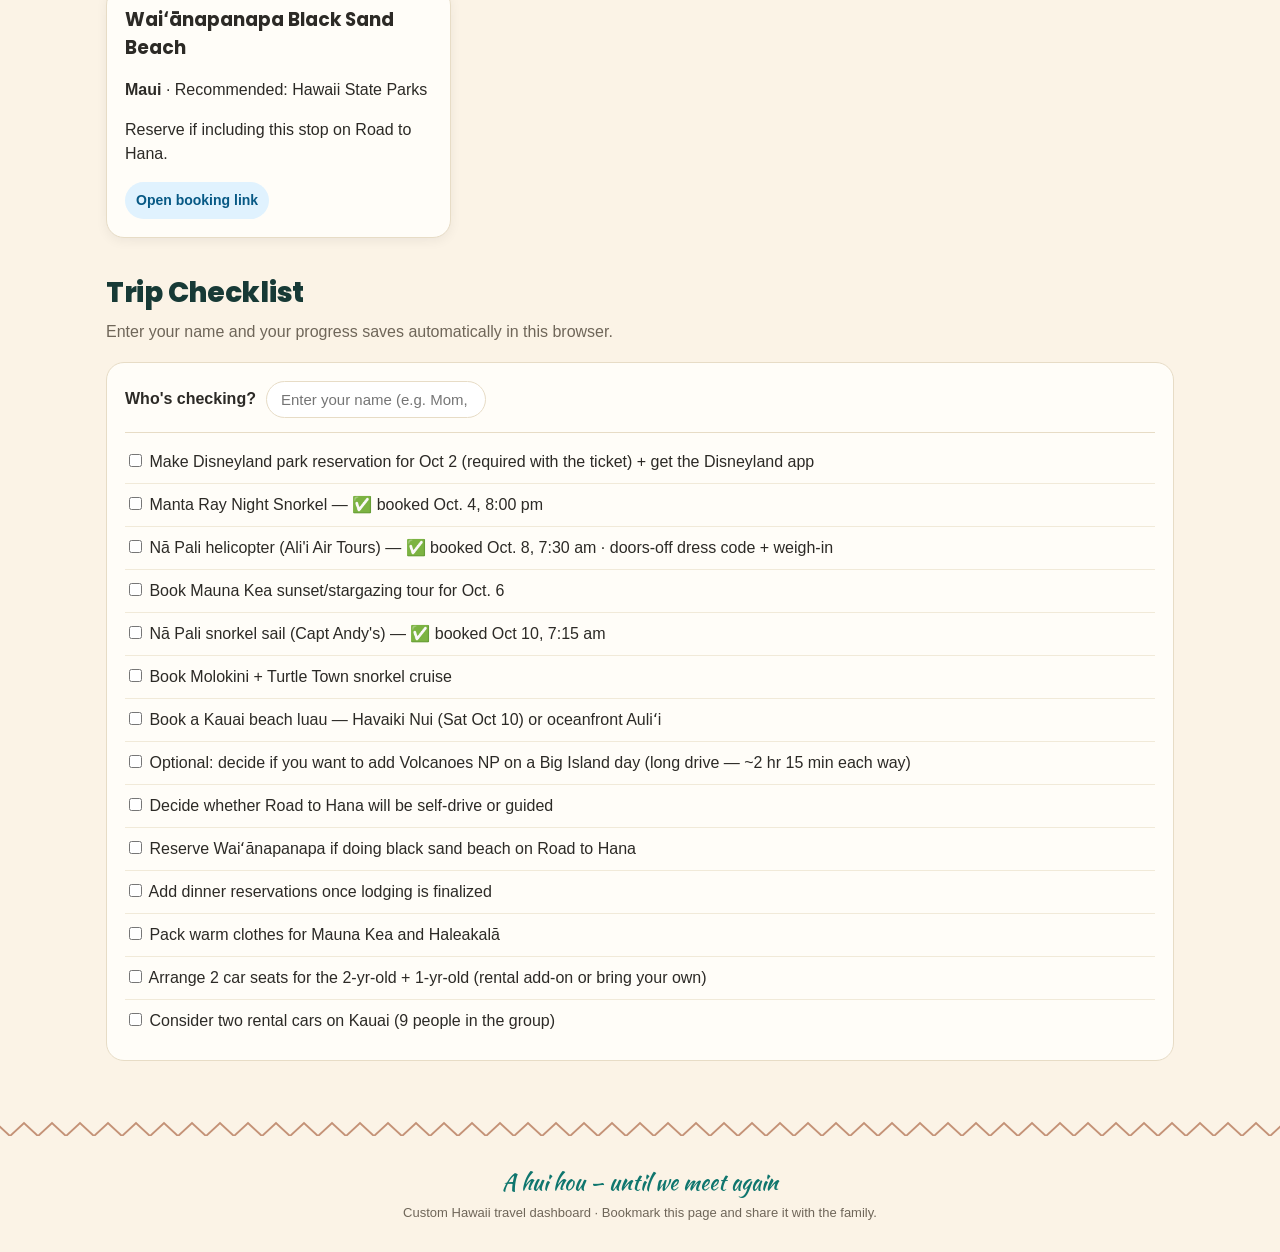
==== commit e1d5c3e2: "Add booked Ali'i Air private Na Pali helicopter tour on Oct 8 (7:30am)" ====
--- a/index.html
+++ b/index.html
@@ -306,21 +306,22 @@
     </article>
 
 
-    <article id="day-oct-8" class="day-card" data-island="Kauai" data-map="Na Pali Coast State Wilderness Park, Kauai" style="--accent:#16a34a">
+    <article id="day-oct-8" class="day-card" data-island="Kauai" data-map="3745 Ahukini Road, Lihue, HI 96766" style="--accent:#16a34a">
       <div class="day-top">
         <div>
           <div class="date">Oct. 8 <span>Thursday</span></div>
-          <h3>Nā Pali Coast Helicopter Tour</h3>
+          <h3>Private Nā Pali Helicopter Tour 🚁</h3>
           <p class="island">Kauai</p>
         </div>
         <button onclick="toggleCard(this)">Details</button>
       </div>
-      <p class="summary">Must-do: morning helicopter tour over Nā Pali Coast, Waimea Canyon, waterfalls, and the North Shore.</p>
-      <div class="details">
-        <ul><li>Morning helicopter tour</li><li>Relaxing afternoon</li><li>Casual dinner</li></ul>
-        <div class="drive">🚗 <strong>House → helicopter (Lihue):</strong> ~30 min (Jack Harter is in Lihue). Easy morning drive from Poipu. <a target="_blank" href="https://www.google.com/maps/dir/?api=1&origin=5219+Kainani+Place+Koloa+HI+96756&destination=Jack+Harter+Helicopters+Lihue+Kauai">Directions from our stay</a></div>
-        <div class="note"><strong>Booking note:</strong> Morning flights are usually preferred for calmer air and visibility. Book early and leave flexibility in case weather requires rescheduling.</div>
-        <div class="links"><a target="_blank" href="https://helicopters-kauai.com/">Book: Jack Harter Helicopters</a><a target="_blank" href="https://www.bluehawaiian.com/kauai/">Compare: Blue Hawaiian Kauai</a></div>
+      <p class="summary">Booked: private doors-off helicopter tour with Ali'i Air Tours (7:30–8:30 am) over the Nā Pali Coast, Waimea Canyon, waterfalls, and the North Shore.</p>
+      <div class="details">
+        <ul><li>Check-in 6:45 am (45 min before) at Lihue Airport commuter terminal</li><li>7:30–8:30 am private flight — 3 passengers</li><li>Relaxing afternoon</li><li>Casual dinner</li></ul>
+        <div class="drive">🚗 <strong>House → Lihue Airport:</strong> ~30 min from Poipu — leave by ~6:10 am for the 6:45 check-in. Meet at the commuter terminal on 3745 Ahukini Rd (between FedEx &amp; UPS); free permit parking. <a target="_blank" href="https://www.google.com/maps/dir/?api=1&origin=5219+Kainani+Place+Koloa+HI+96756&destination=3745+Ahukini+Road+Lihue+HI+96766">Directions from our stay</a></div>
+        <div class="note">✅ <strong>Booked:</strong> Ali'i Air Tours &amp; Charters — Private Kauai Helicopter Tour, <strong>Thu Oct 8, 7:30–8:30 am</strong>, 3 passengers. Check-in 45 min prior. Info: (808) 633-2587 · iflykauai.com.</div>
+        <div class="note">⚠️ <strong>Doors-off prep:</strong> fitted jacket/sweater, long pants, closed-toe shoes (no flip-flops); hair securely tied back (no claw clips); no large earrings or hats; every camera/GoPro/phone needs a strap or lanyard (1 photo device per person). <strong>All passengers are weighed at check-in.</strong> Min age 7 &amp; 40 lb, so the little ones can't fly — 3 adults go. Weather can adjust or cancel the flight up to 30 min before.</div>
+        <div class="links"><a target="_blank" href="https://iflykauai.com/">Ali'i Air Tours — iflykauai.com</a></div>
       </div>
     </article>
 
@@ -520,9 +521,9 @@
 
     <div class="booking-card">
       <h3>Nā Pali Coast Helicopter</h3>
-      <p><strong>Kauai</strong> · Recommended: Jack Harter Helicopters</p>
-      <p>Book morning flight and leave weather flexibility.</p>
-      <a target="_blank" href="https://helicopters-kauai.com/">Open booking link</a>
+      <p><strong>Kauai</strong> · Ali'i Air Tours &amp; Charters (private)</p>
+      <p>✅ Booked: Oct. 8, 7:30–8:30 am (3 passengers).</p>
+      <a target="_blank" href="https://iflykauai.com/">Operator site</a>
     </div>
 
 
@@ -576,7 +577,7 @@
       <div class="checklist-items" id="checklistItems">
         <label><input type="checkbox" data-key="disney-reservation"> Make Disneyland park reservation for Oct 2 (required with the ticket) + get the Disneyland app</label>
         <label><input type="checkbox" data-key="book-manta"> Manta Ray Night Snorkel — ✅ booked Oct. 4, 8:00 pm</label>
-        <label><input type="checkbox" data-key="book-heli"> Book Nā Pali Coast helicopter tour for Oct. 8</label>
+        <label><input type="checkbox" data-key="book-heli"> Nā Pali helicopter (Ali'i Air Tours) — ✅ booked Oct. 8, 7:30 am · doors-off dress code + weigh-in</label>
         <label><input type="checkbox" data-key="book-maunakea"> Book Mauna Kea sunset/stargazing tour for Oct. 6</label>
         <label><input type="checkbox" data-key="decide-kayak-boat"> Nā Pali snorkel sail (Capt Andy's) — ✅ booked Oct 10, 7:15 am</label>
         <label><input type="checkbox" data-key="book-molokini"> Book Molokini + Turtle Town snorkel cruise</label>
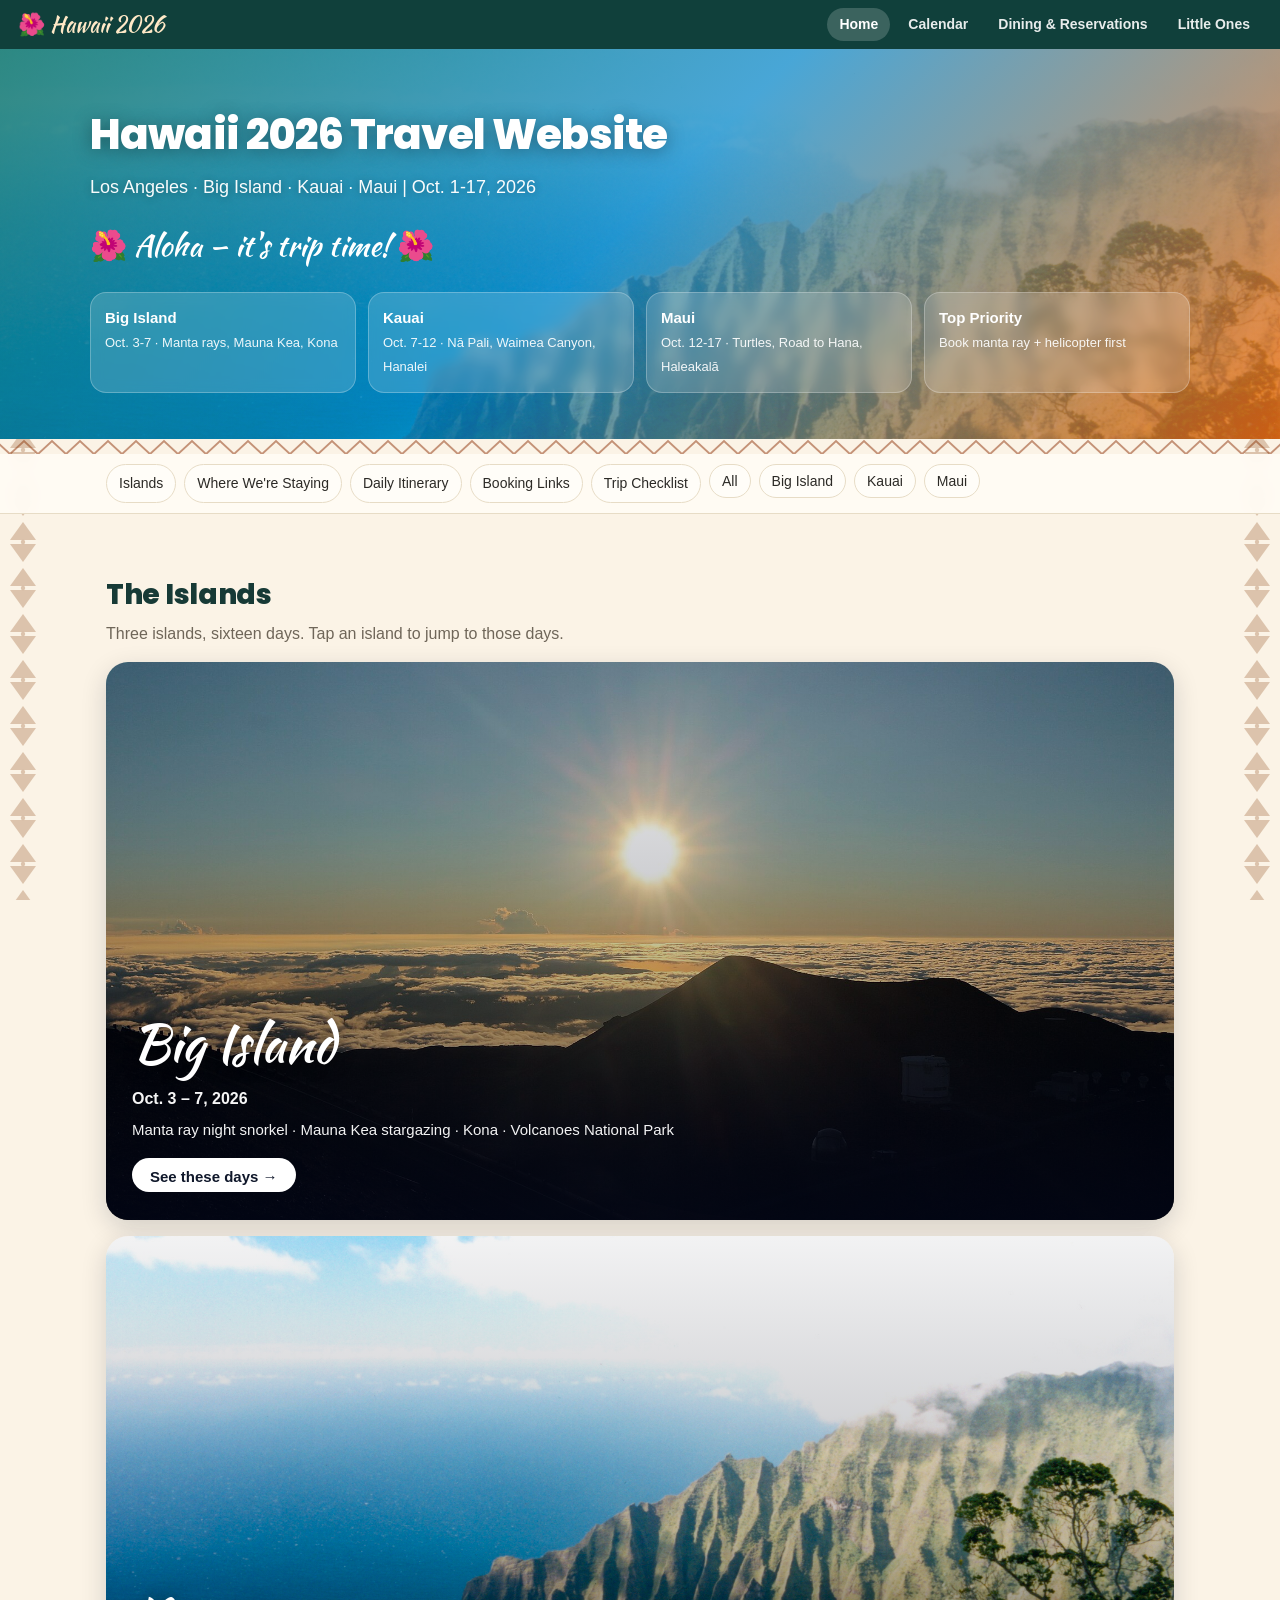
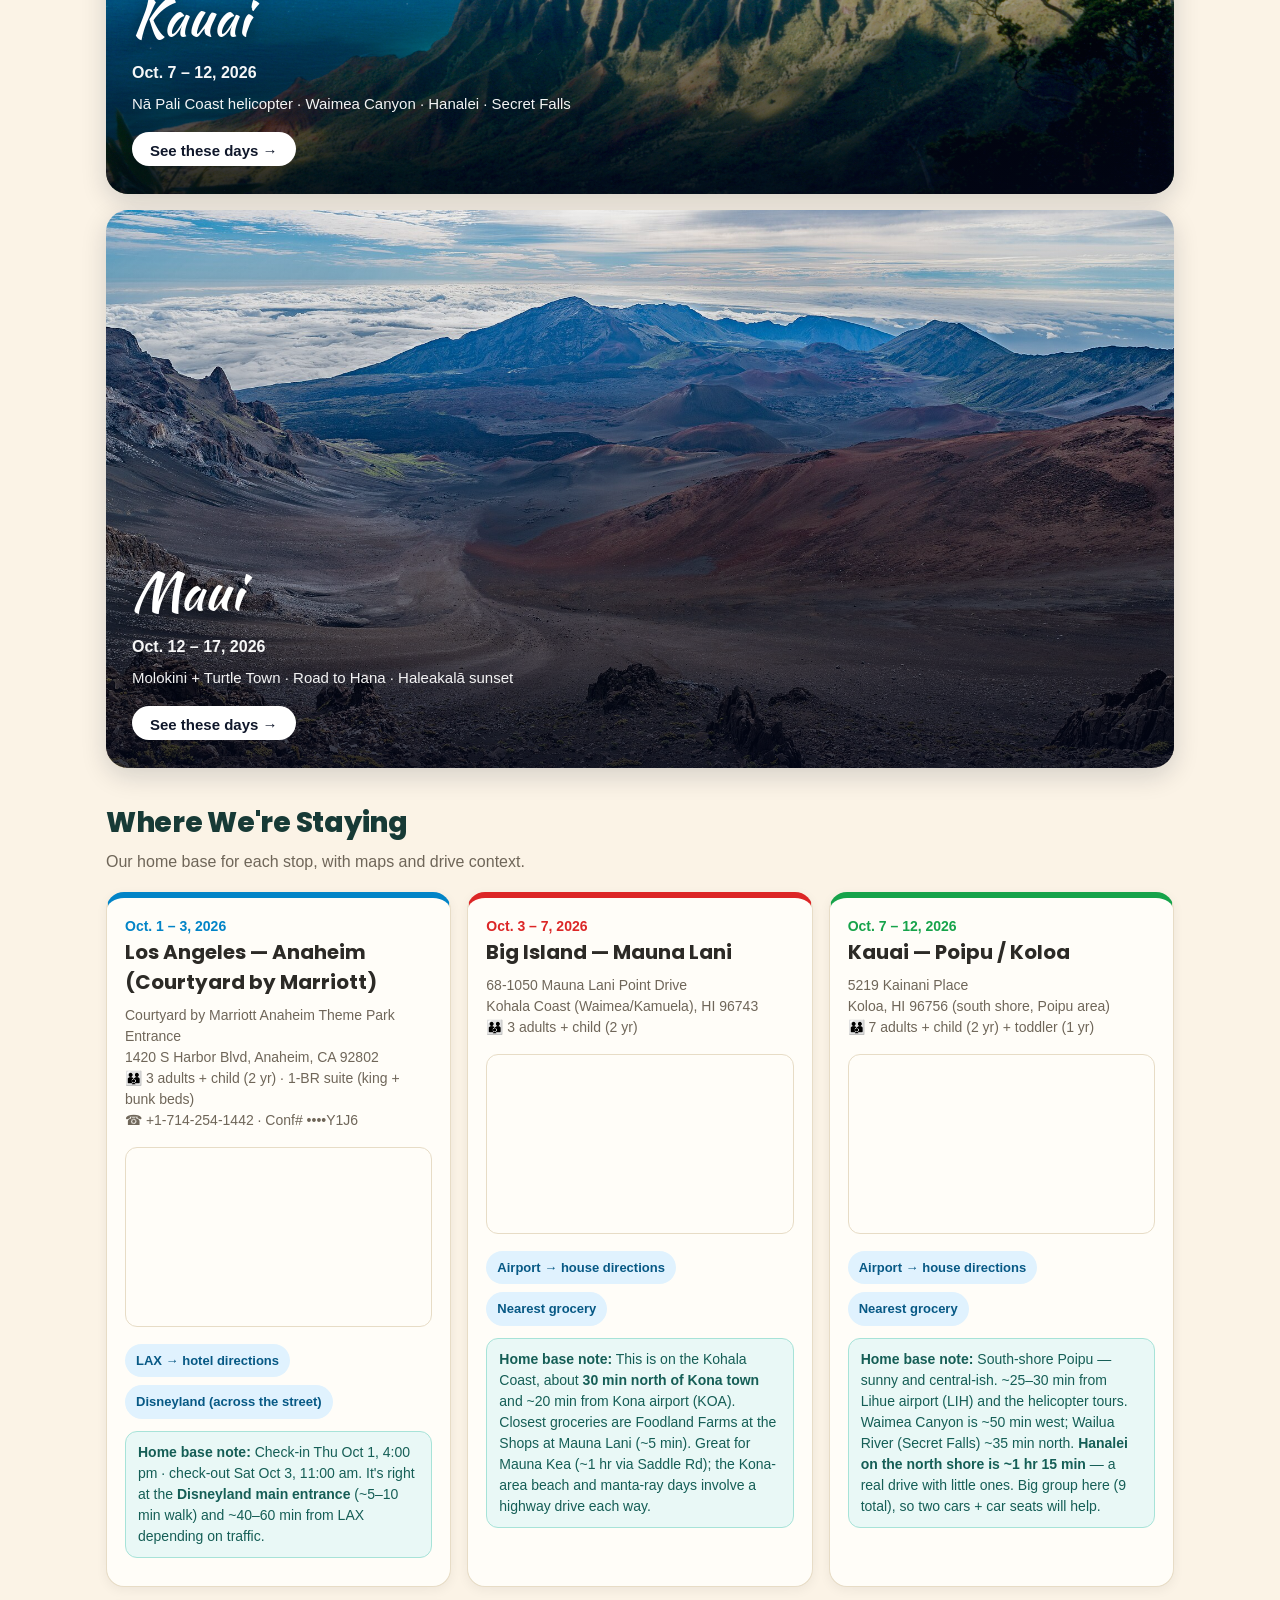
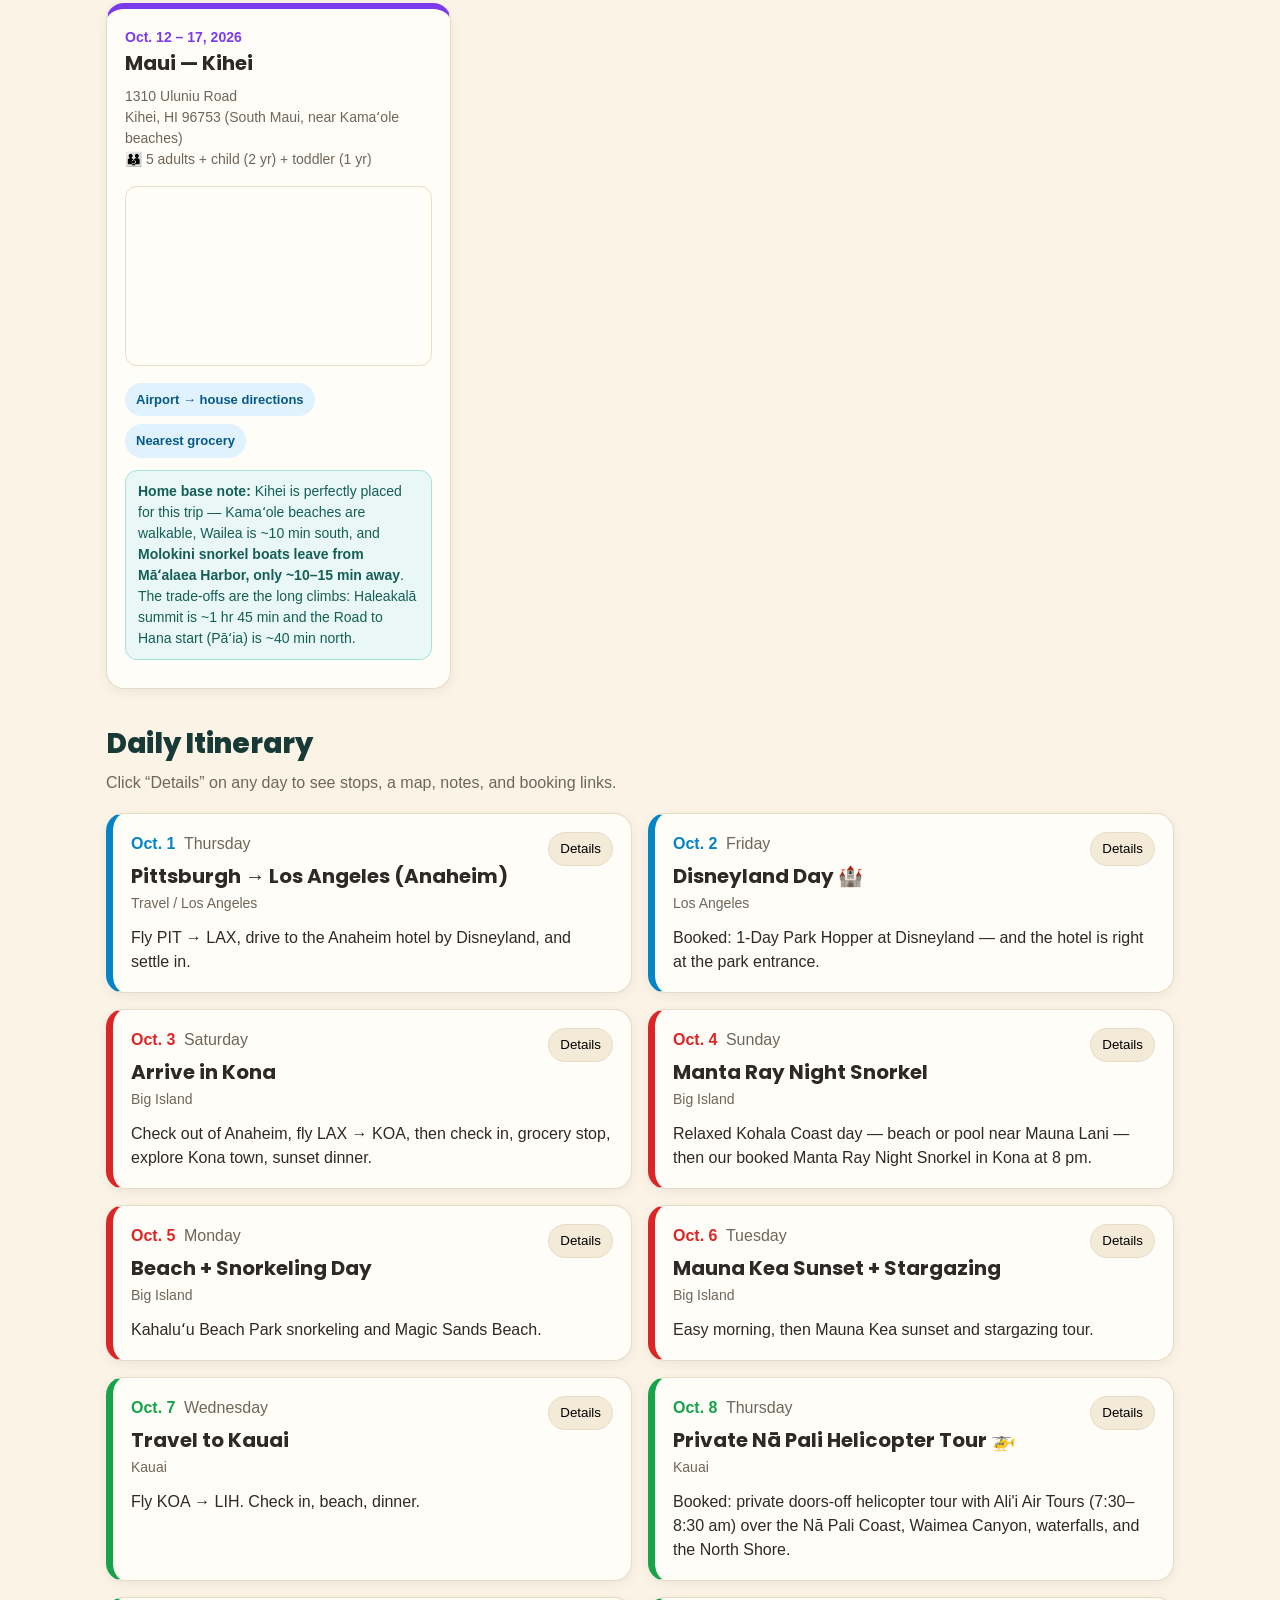
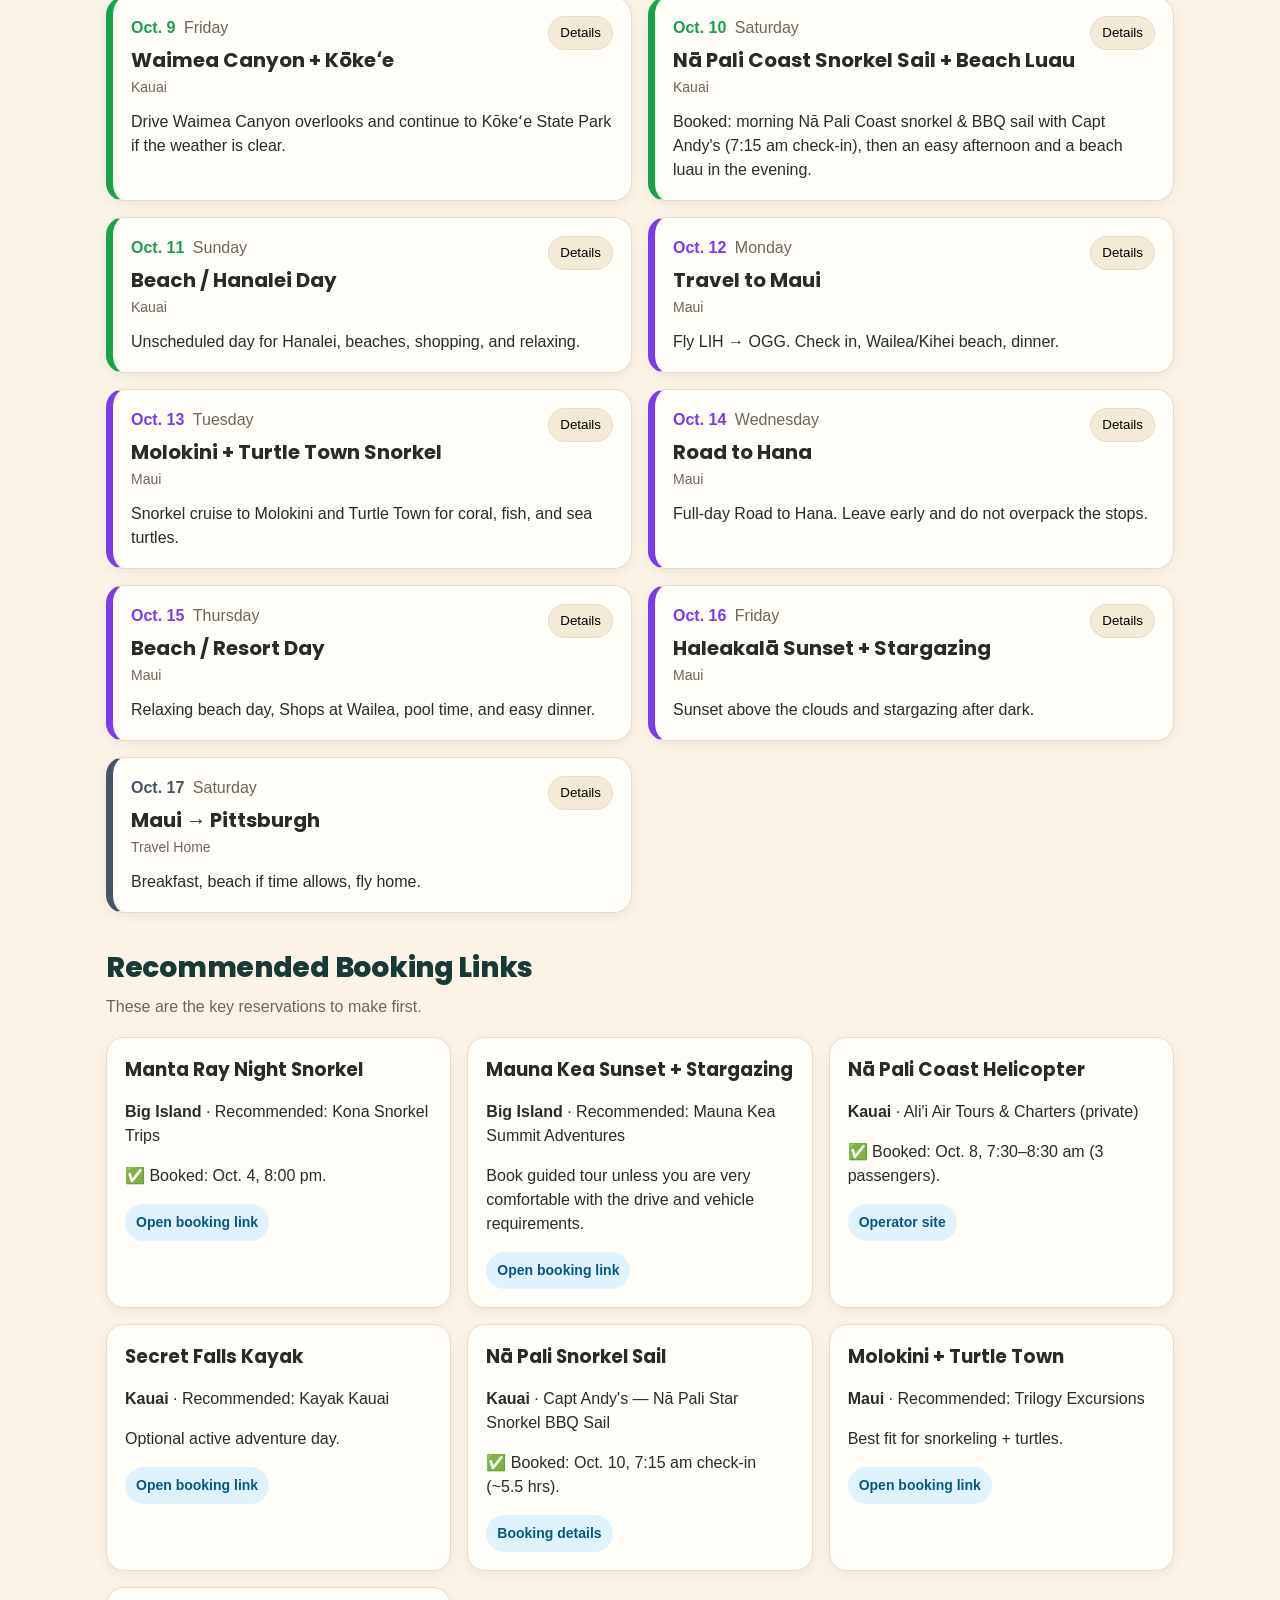
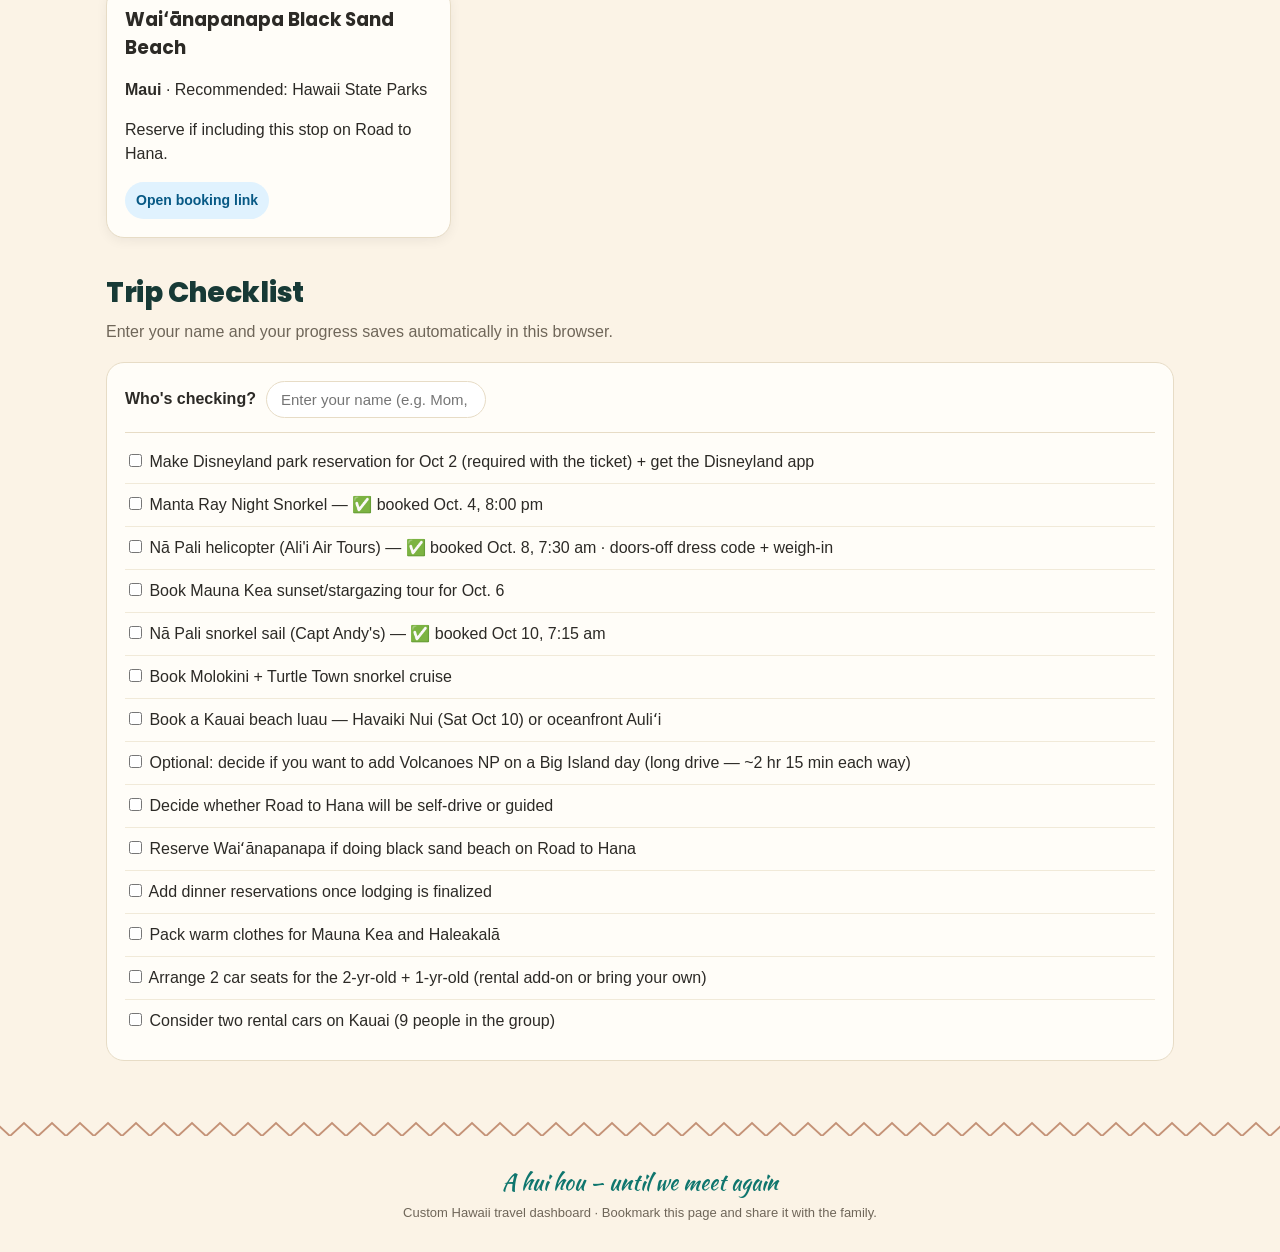
==== commit 1f9f110d: "Rename header/title to 'Hawaii 2026 Travel Website'" ====
--- a/index.html
+++ b/index.html
@@ -3,7 +3,7 @@
 <head>
 <meta charset="utf-8">
 <meta name="viewport" content="width=device-width, initial-scale=1">
-<title>Hawaii 2026 Custom Travel Website</title>
+<title>Hawaii 2026 Travel Website</title>
 <link rel="preconnect" href="https://fonts.googleapis.com">
 <link rel="preconnect" href="https://fonts.gstatic.com" crossorigin>
 <link href="https://fonts.googleapis.com/css2?family=Kaushan+Script&family=Poppins:wght@600;700;800&display=swap" rel="stylesheet">
@@ -21,7 +21,7 @@
 </div>
 <header>
   <div class="header-inner">
-    <h1>Hawaii 2026 Custom Travel Website</h1>
+    <h1>Hawaii 2026 Travel Website</h1>
     <div class="subtitle">Los Angeles · Big Island · Kauai · Maui | Oct. 1-17, 2026</div>
 
     <div class="countdown" id="countdown">
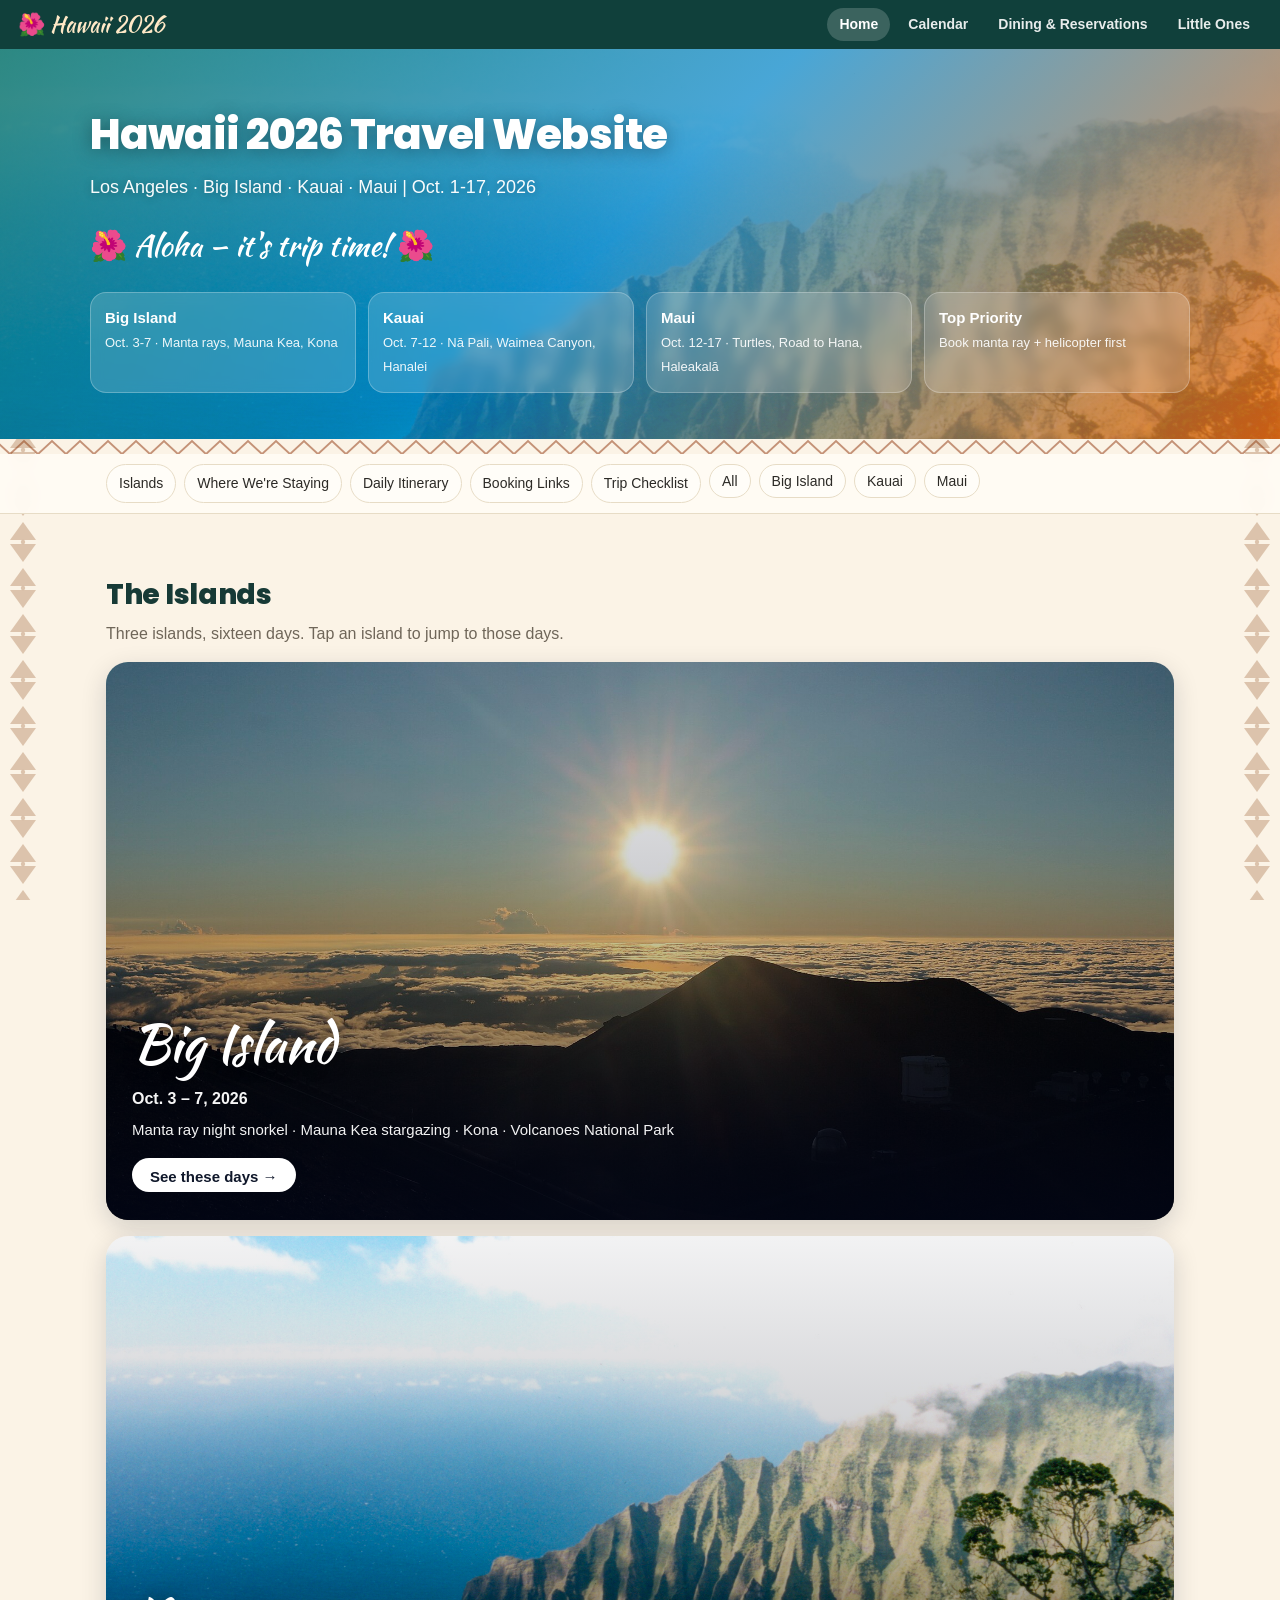
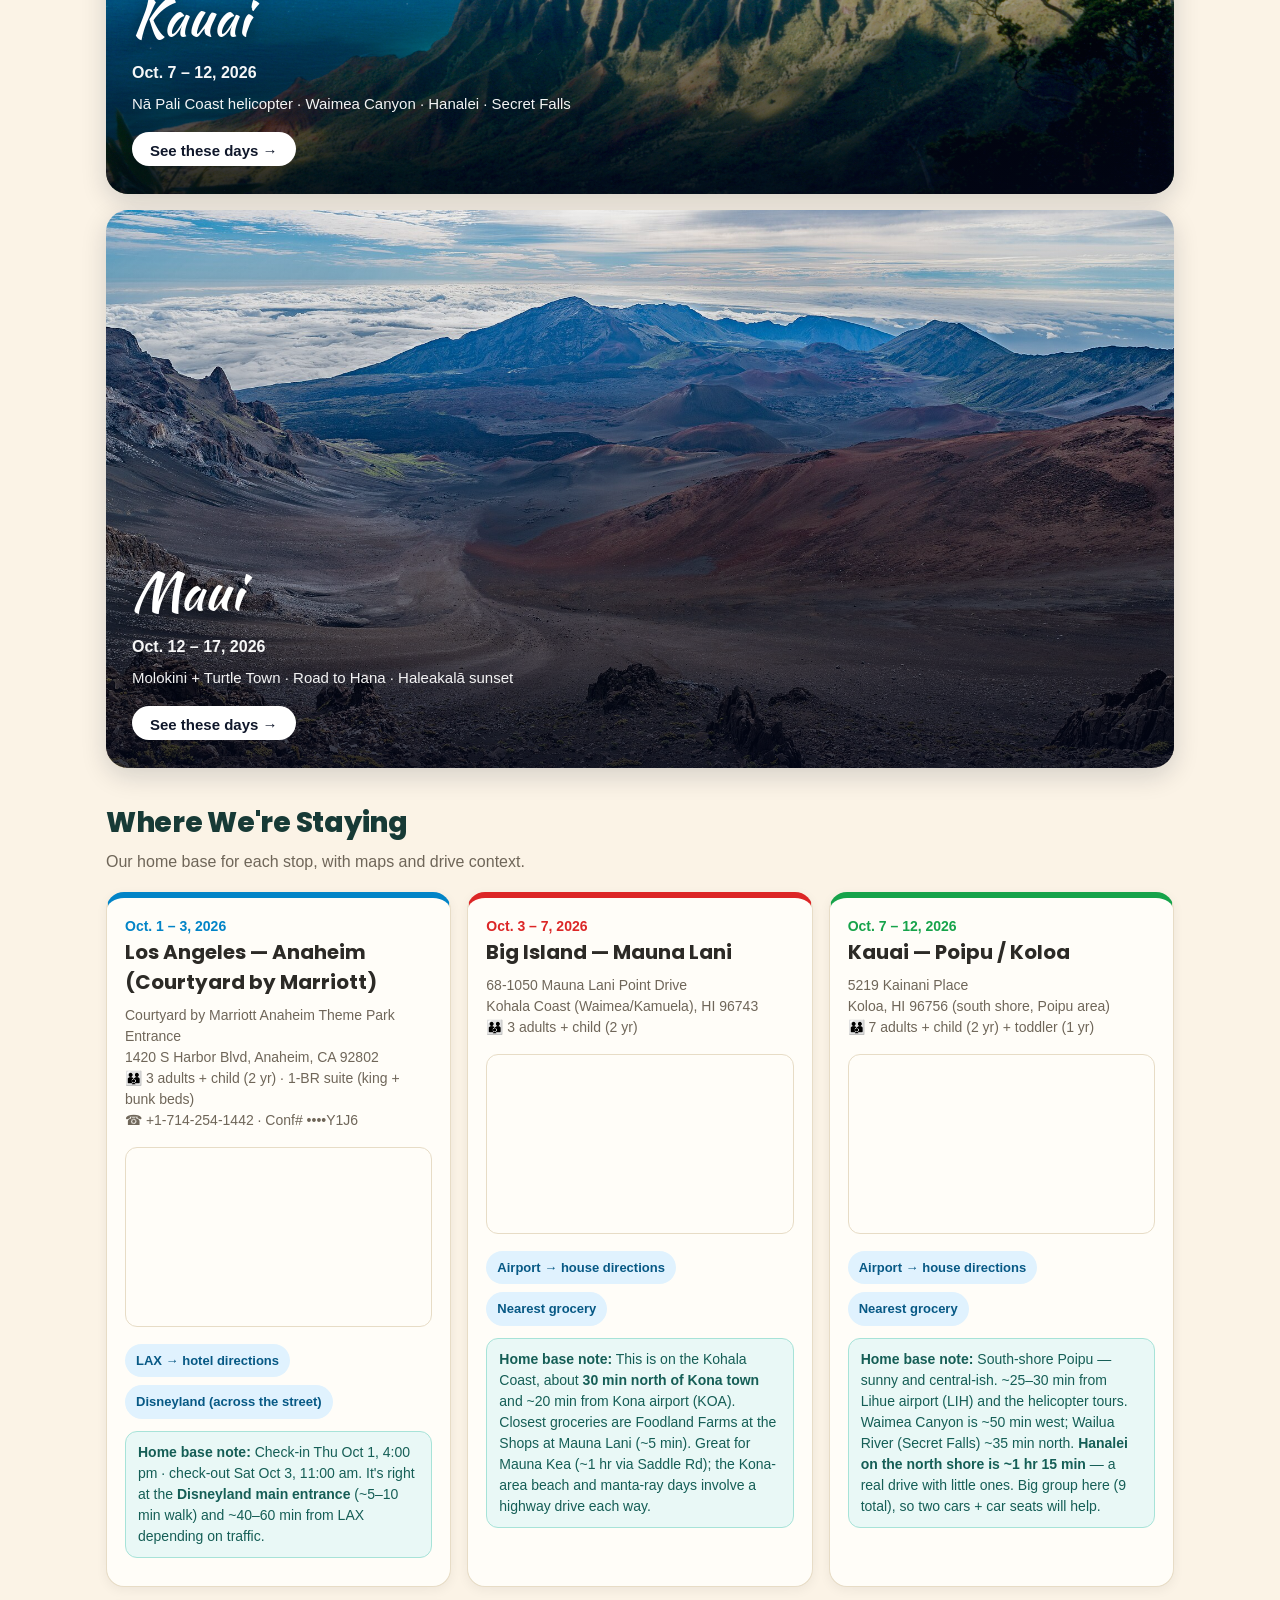
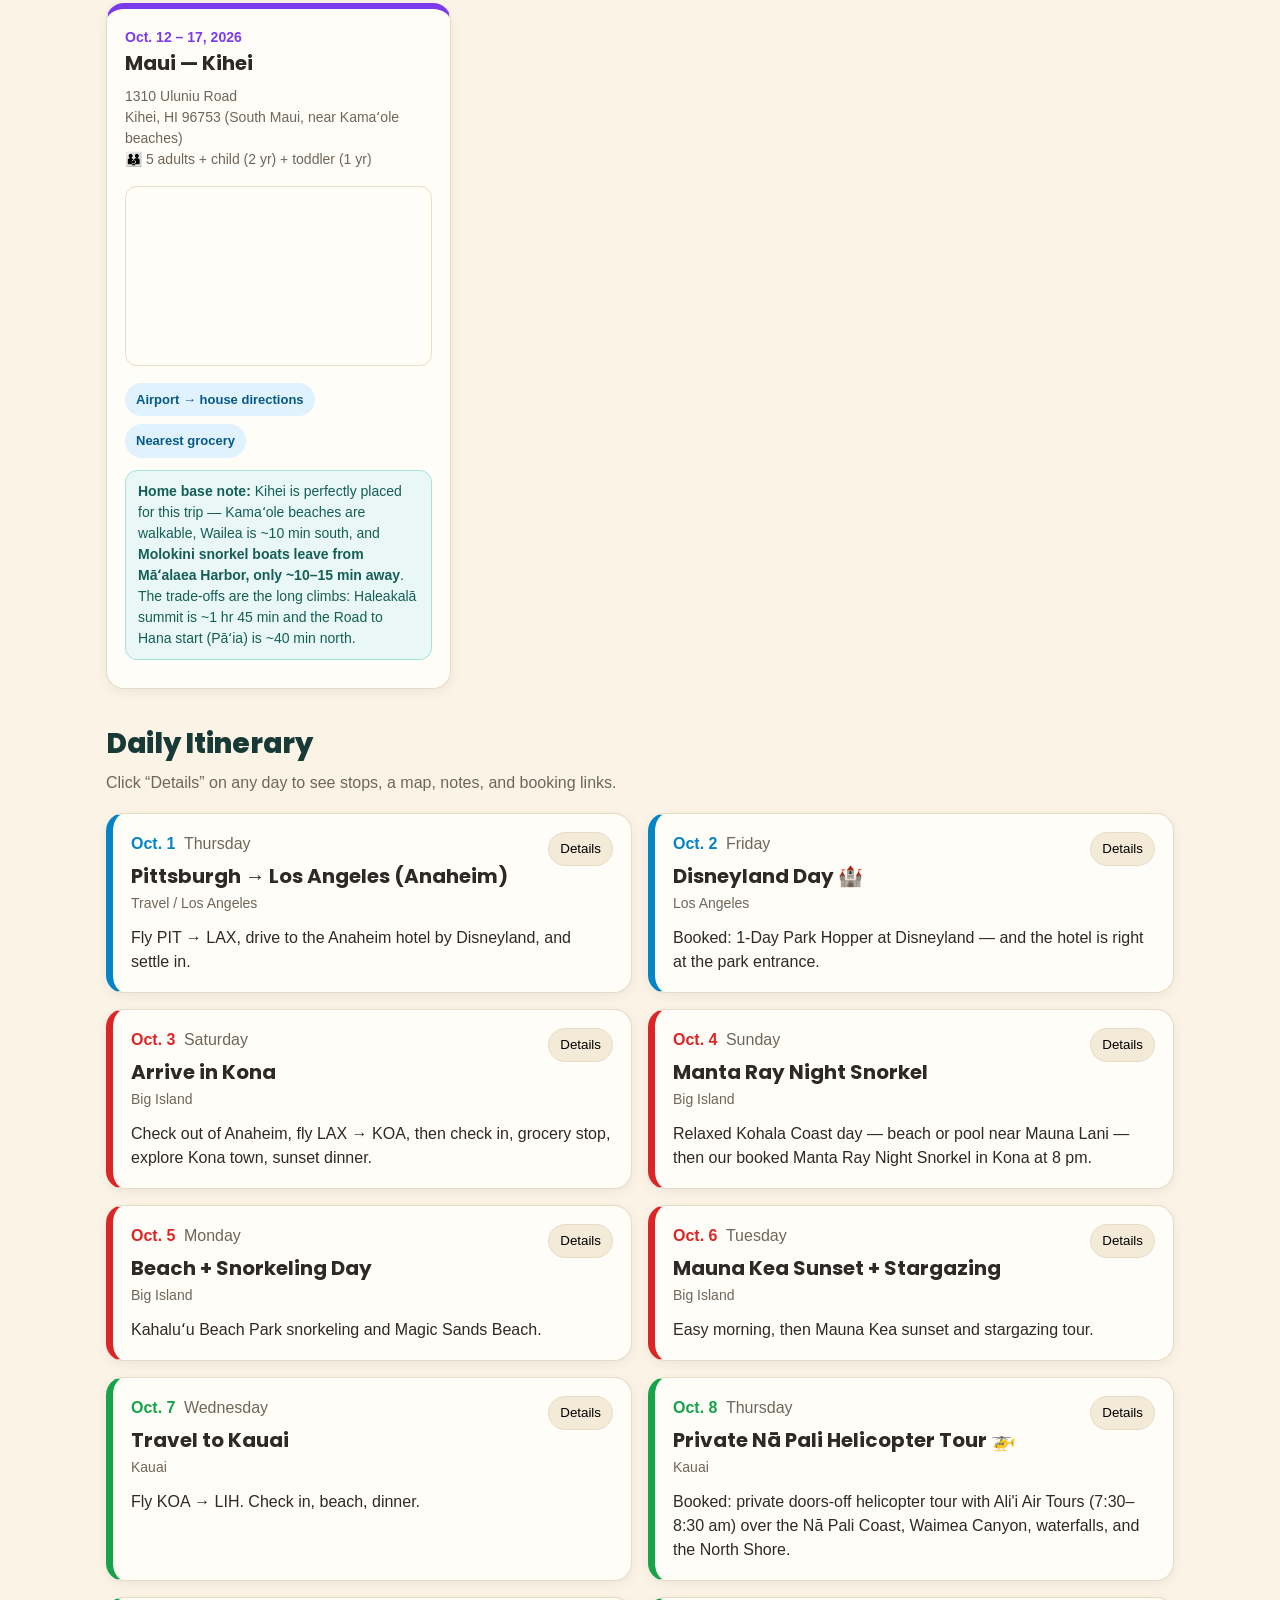
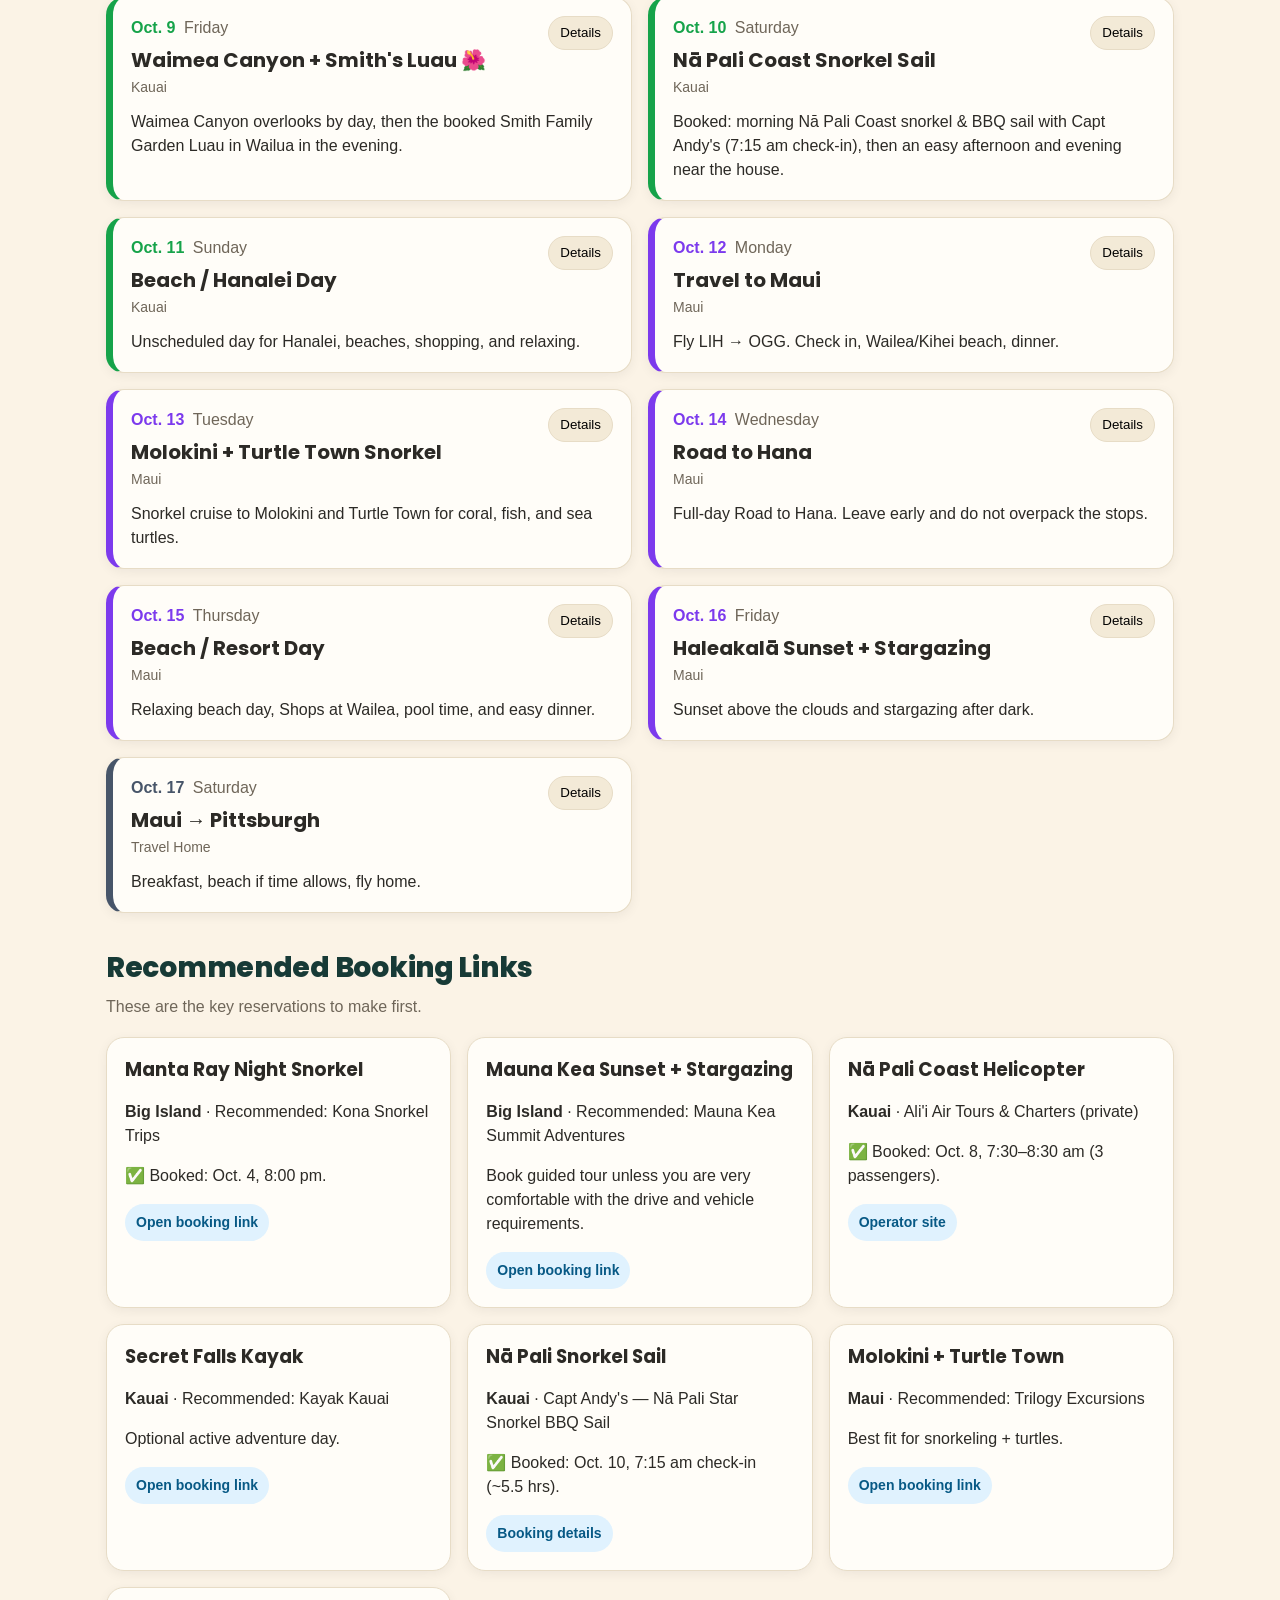
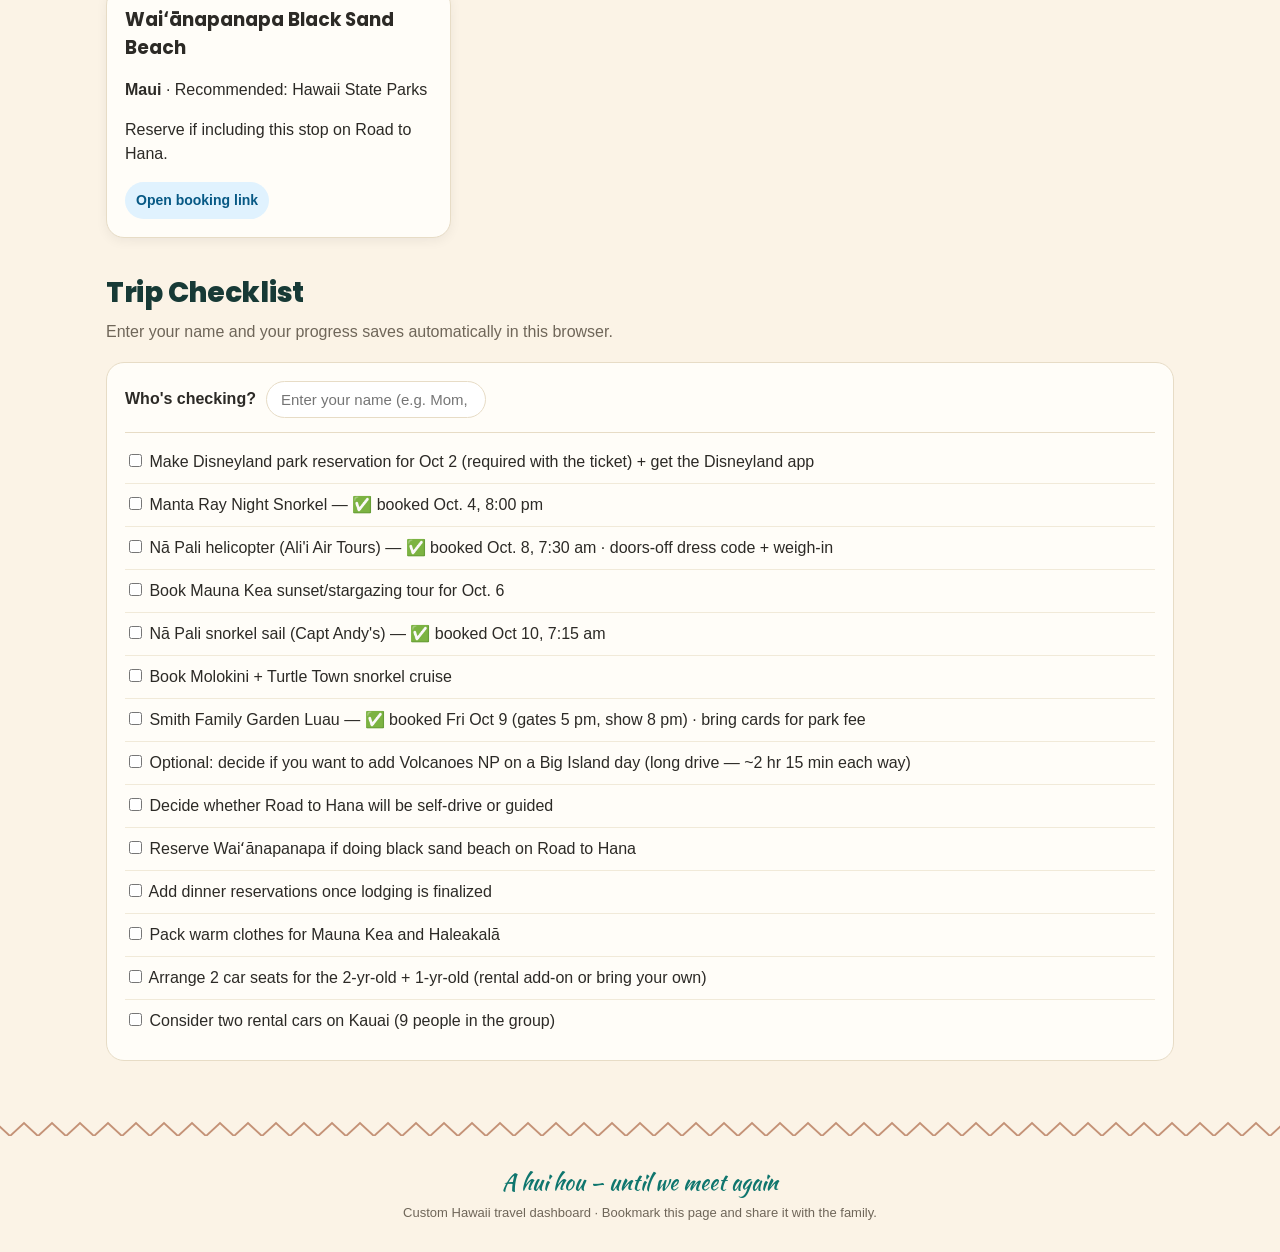
==== commit 8152d033: "Add booked Smith Family Garden Luau on Oct 9; update Oct 10 accordingly" ====
--- a/index.html
+++ b/index.html
@@ -330,16 +330,19 @@
       <div class="day-top">
         <div>
           <div class="date">Oct. 9 <span>Friday</span></div>
-          <h3>Waimea Canyon + Kōkeʻe</h3>
+          <h3>Waimea Canyon + Smith's Luau 🌺</h3>
           <p class="island">Kauai</p>
         </div>
         <button onclick="toggleCard(this)">Details</button>
       </div>
-      <p class="summary">Drive Waimea Canyon overlooks and continue to Kōkeʻe State Park if the weather is clear.</p>
-      <div class="details">
-        <ul><li>Waimea Canyon Lookout</li><li>Puʻu Hinahina Lookout</li><li>Kōkeʻe State Park</li><li>Optional short hike or lunch stop</li></ul>
-        <div class="drive">🚗 <strong>House → Waimea Canyon Lookout:</strong> ~50 min, then it climbs further to Kōkeʻe. It's a winding mountain road — plan snacks/stops for the little ones, and check for fog before committing to the top. <a target="_blank" href="https://www.google.com/maps/dir/?api=1&origin=5219+Kainani+Place+Koloa+HI+96756&destination=Waimea+Canyon+Lookout+Kauai">Directions from our stay</a></div>
-        <div class="links"><a target="_blank" href="https://dlnr.hawaii.gov/dsp/parks/kauai/waimea-canyon-state-park/">Waimea Canyon State Park</a><a target="_blank" href="https://dlnr.hawaii.gov/dsp/parks/kauai/kokee-state-park/">Kōkeʻe State Park</a></div>
+      <p class="summary">Waimea Canyon overlooks by day, then the booked Smith Family Garden Luau in Wailua in the evening.</p>
+      <div class="details">
+        <ul><li>Waimea Canyon + Puʻu Hinahina lookouts (Kōkeʻe if clear)</li><li>Head back / rest in the afternoon</li><li>Evening: Smith Family Garden Luau, Wailua Marina</li></ul>
+        <div class="drive">🚗 <strong>House → Waimea Canyon Lookout:</strong> ~50 min winding climb (plan snacks/stops for the little ones; check for fog up top). <a target="_blank" href="https://www.google.com/maps/dir/?api=1&origin=5219+Kainani+Place+Koloa+HI+96756&destination=Waimea+Canyon+Lookout+Kauai">To Waimea Canyon</a></div>
+        <div class="drive">🚗 <strong>House → Smith's / Wailua Marina:</strong> ~40 min northeast (opposite direction from the canyon). Gates open 5 pm, so plan the canyon for the morning and head back with time to spare. <a target="_blank" href="https://www.google.com/maps/dir/?api=1&origin=5219+Kainani+Place+Koloa+HI+96756&destination=Wailua+Marina+3-5971+Kuhio+Highway+Kapaa+HI+96746">To Smith's / Wailua Marina</a></div>
+        <div class="note">✅ <strong>Booked:</strong> Smith Family Garden Luau — <strong>Fri Oct 9</strong>, 7 adults + 2 little ones. Check in under the reservation name. <strong>Times:</strong> 5 pm gates/gardens · 6 pm imu ceremony + dinner · 8 pm luau show. At Wailua Marina, 3-5971 Kuhio Hwy, Kapaa (~5.5 mi north of Lihue Airport).</div>
+        <div class="note">⚠️ <strong>Heads-up:</strong> a Hawaiʻi State Park fee is collected on arrival — <strong>$10/vehicle parking + $5/person entrance</strong> (credit card only; waived for HI residents). The 8 pm show runs late for toddlers, so plan naps. Cancellations need 24 hrs' notice.</div>
+        <div class="links"><a target="_blank" href="https://dlnr.hawaii.gov/dsp/parks/kauai/waimea-canyon-state-park/">Waimea Canyon State Park</a><a target="_blank" href="https://smithskauai.com/luau/">Smith Family Garden Luau</a></div>
       </div>
     </article>
 
@@ -348,17 +351,16 @@
       <div class="day-top">
         <div>
           <div class="date">Oct. 10 <span>Saturday</span></div>
-          <h3>Nā Pali Coast Snorkel Sail + Beach Luau</h3>
+          <h3>Nā Pali Coast Snorkel Sail</h3>
           <p class="island">Kauai</p>
         </div>
         <button onclick="toggleCard(this)">Details</button>
       </div>
-      <p class="summary">Booked: morning Nā Pali Coast snorkel &amp; BBQ sail with Capt Andy's (7:15 am check-in), then an easy afternoon and a beach luau in the evening.</p>
-      <div class="details">
-        <ul><li>7:15 am check-in at Port Allen Marina (Eleele)</li><li>5.5-hr Nā Pali Star snorkel + BBQ sail — back ~1:30 pm</li><li>Afternoon rest / beach near the house</li><li>Evening: Havaiki Nui beach luau (Grand Hyatt, Poipu)</li></ul>
+      <p class="summary">Booked: morning Nā Pali Coast snorkel &amp; BBQ sail with Capt Andy's (7:15 am check-in), then an easy afternoon and evening near the house.</p>
+      <div class="details">
+        <ul><li>7:15 am check-in at Port Allen Marina (Eleele)</li><li>5.5-hr Nā Pali Star snorkel + BBQ sail — back ~1:30 pm</li><li>Afternoon rest / beach near the house</li><li>Easy dinner (luau was last night — take it slow)</li></ul>
         <div class="drive">🚗 <strong>House → Port Allen Marina:</strong> ~20 min west. Leave by ~6:40 am to make the 7:15 check-in — allow time for parking. <a target="_blank" href="https://www.google.com/maps/dir/?api=1&origin=5219+Kainani+Place+Koloa+HI+96756&destination=Port+Allen+Marina+Center+4353+Waialo+Road+Eleele+HI+96705">Directions from our stay</a></div>
         <div class="note">✅ <strong>Booked:</strong> Capt Andy's <strong>Nā Pali Star Snorkel BBQ Sail</strong> — <strong>Oct 10, 7:15 am check-in</strong>, ~5.5 hrs (returns ~1:30 pm). Includes continental breakfast, BBQ lunch, drinks, and snorkel gear. Bring reef-safe sunscreen, towels, and layers for the boat.</div>
-        <div class="note">🌺 <strong>Great night for a beach luau:</strong> the family-friendly Havaiki Nui Luau (Grand Hyatt, Poipu) runs Saturdays — perfect for tonight and ~15 min from the house. See <a href="dining.html">Dining &amp; Reservations</a> for luau picks (book ahead).</div>
         <div class="links"><a target="_blank" href="https://www.napali.com/star/snorkel/">Capt Andy's — booking details</a></div>
       </div>
     </article>
@@ -581,7 +583,7 @@
         <label><input type="checkbox" data-key="book-maunakea"> Book Mauna Kea sunset/stargazing tour for Oct. 6</label>
         <label><input type="checkbox" data-key="decide-kayak-boat"> Nā Pali snorkel sail (Capt Andy's) — ✅ booked Oct 10, 7:15 am</label>
         <label><input type="checkbox" data-key="book-molokini"> Book Molokini + Turtle Town snorkel cruise</label>
-        <label><input type="checkbox" data-key="book-luau"> Book a Kauai beach luau — Havaiki Nui (Sat Oct 10) or oceanfront Auliʻi</label>
+        <label><input type="checkbox" data-key="book-luau"> Smith Family Garden Luau — ✅ booked Fri Oct 9 (gates 5 pm, show 8 pm) · bring cards for park fee</label>
         <label><input type="checkbox" data-key="decide-volcanoes"> Optional: decide if you want to add Volcanoes NP on a Big Island day (long drive — ~2 hr 15 min each way)</label>
         <label><input type="checkbox" data-key="decide-hana"> Decide whether Road to Hana will be self-drive or guided</label>
         <label><input type="checkbox" data-key="reserve-waianapanapa"> Reserve Waiʻānapanapa if doing black sand beach on Road to Hana</label>
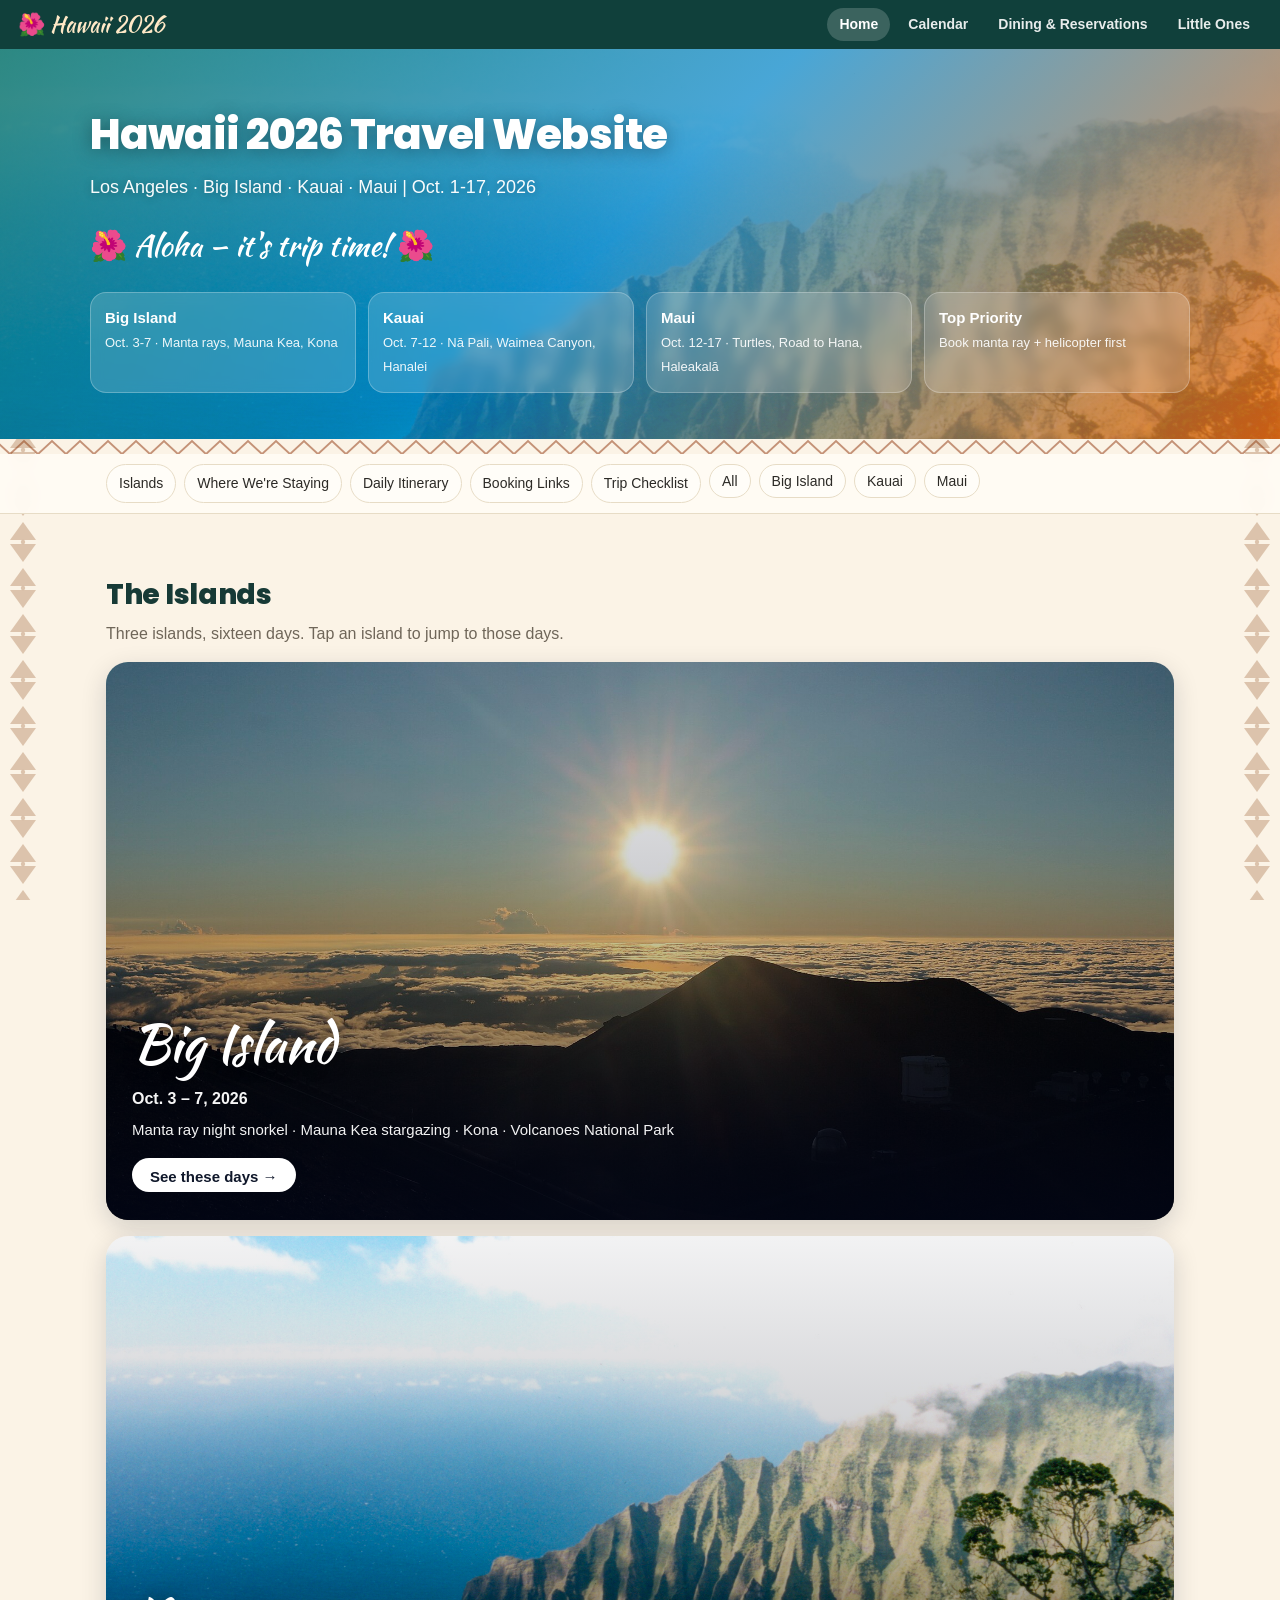
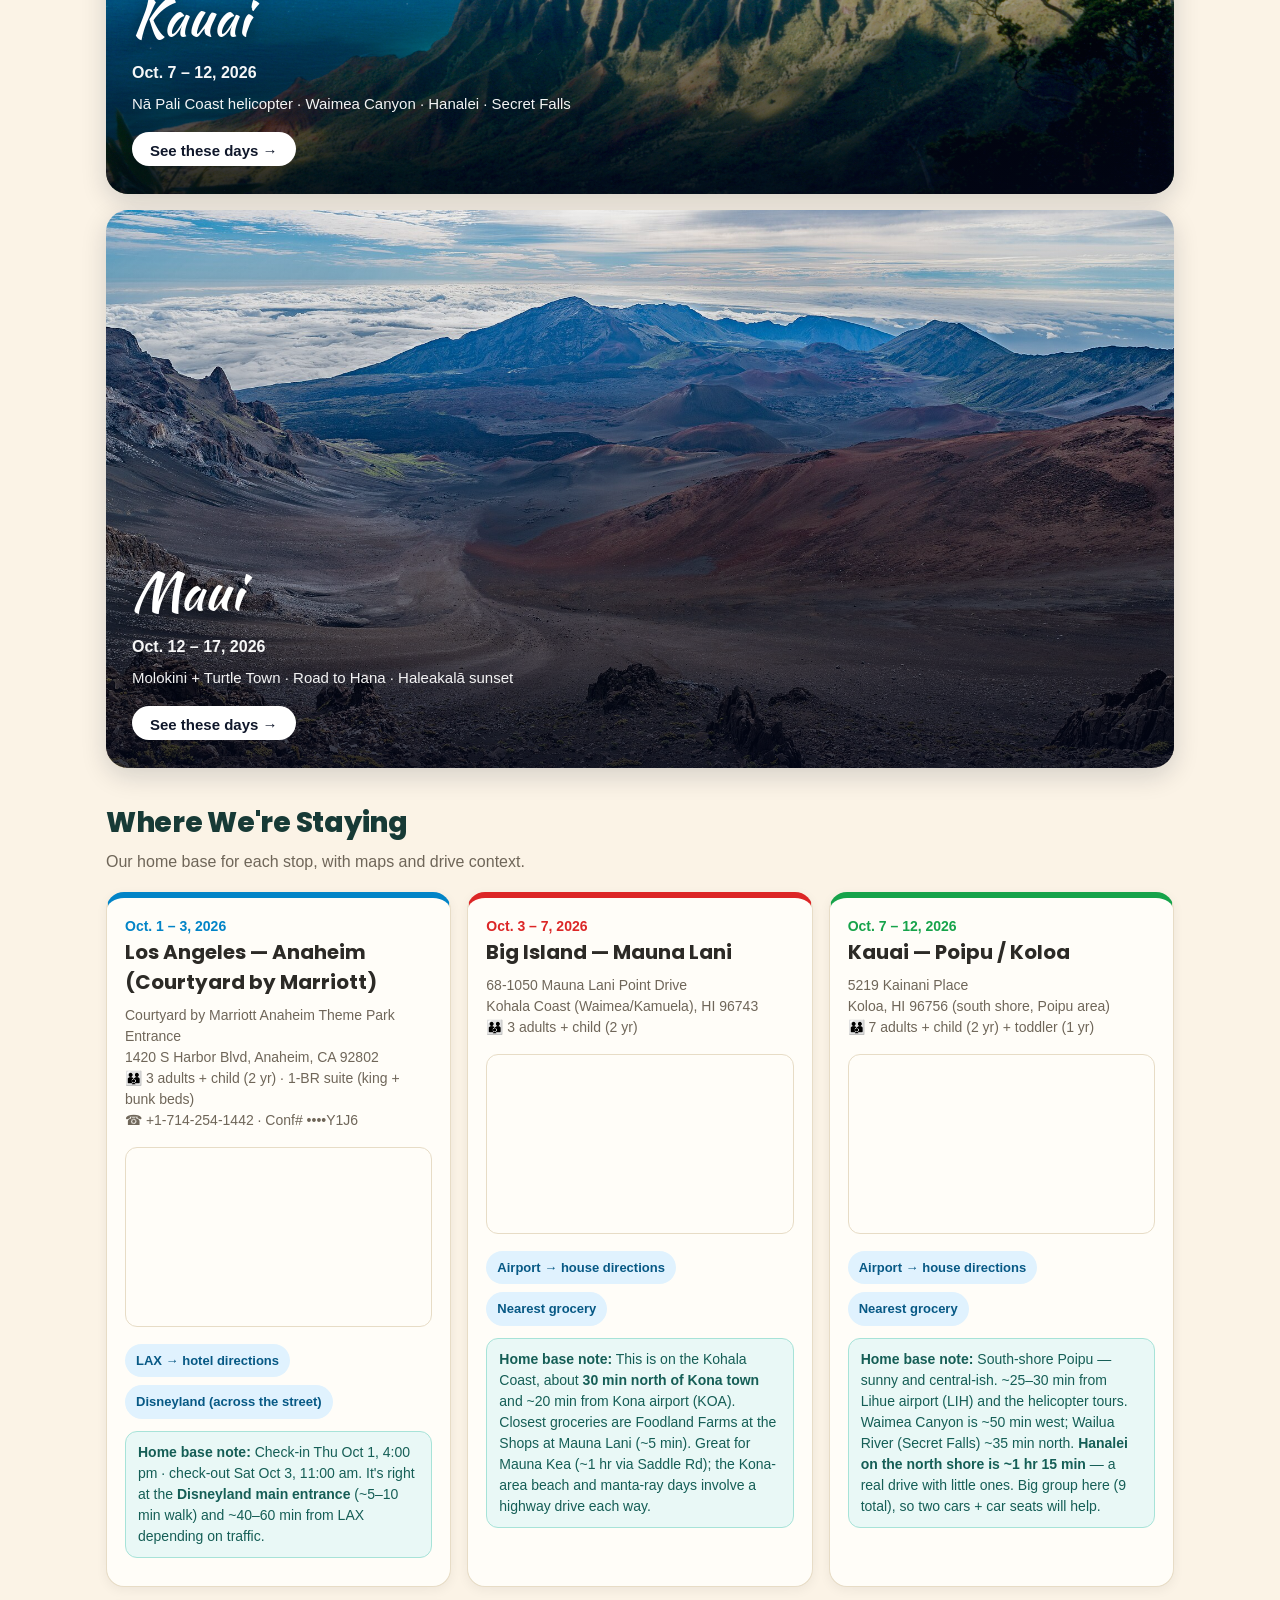
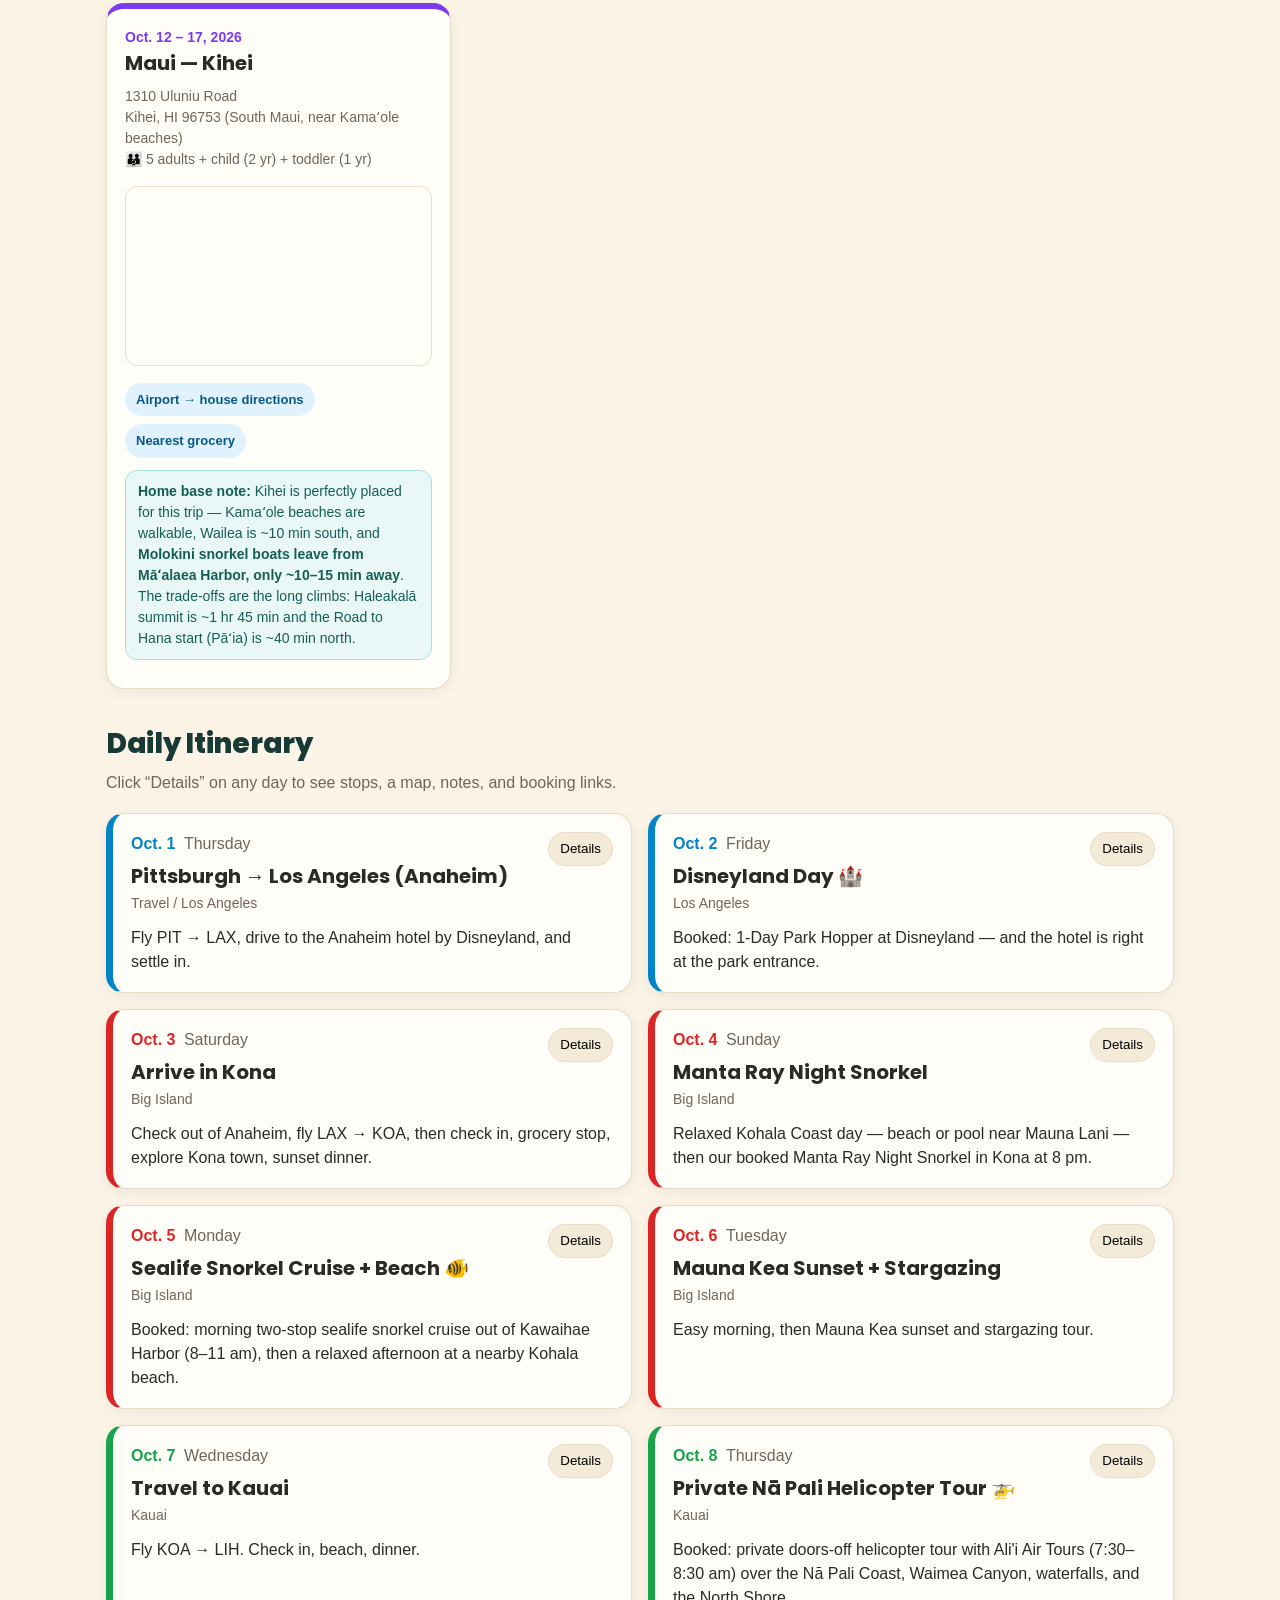
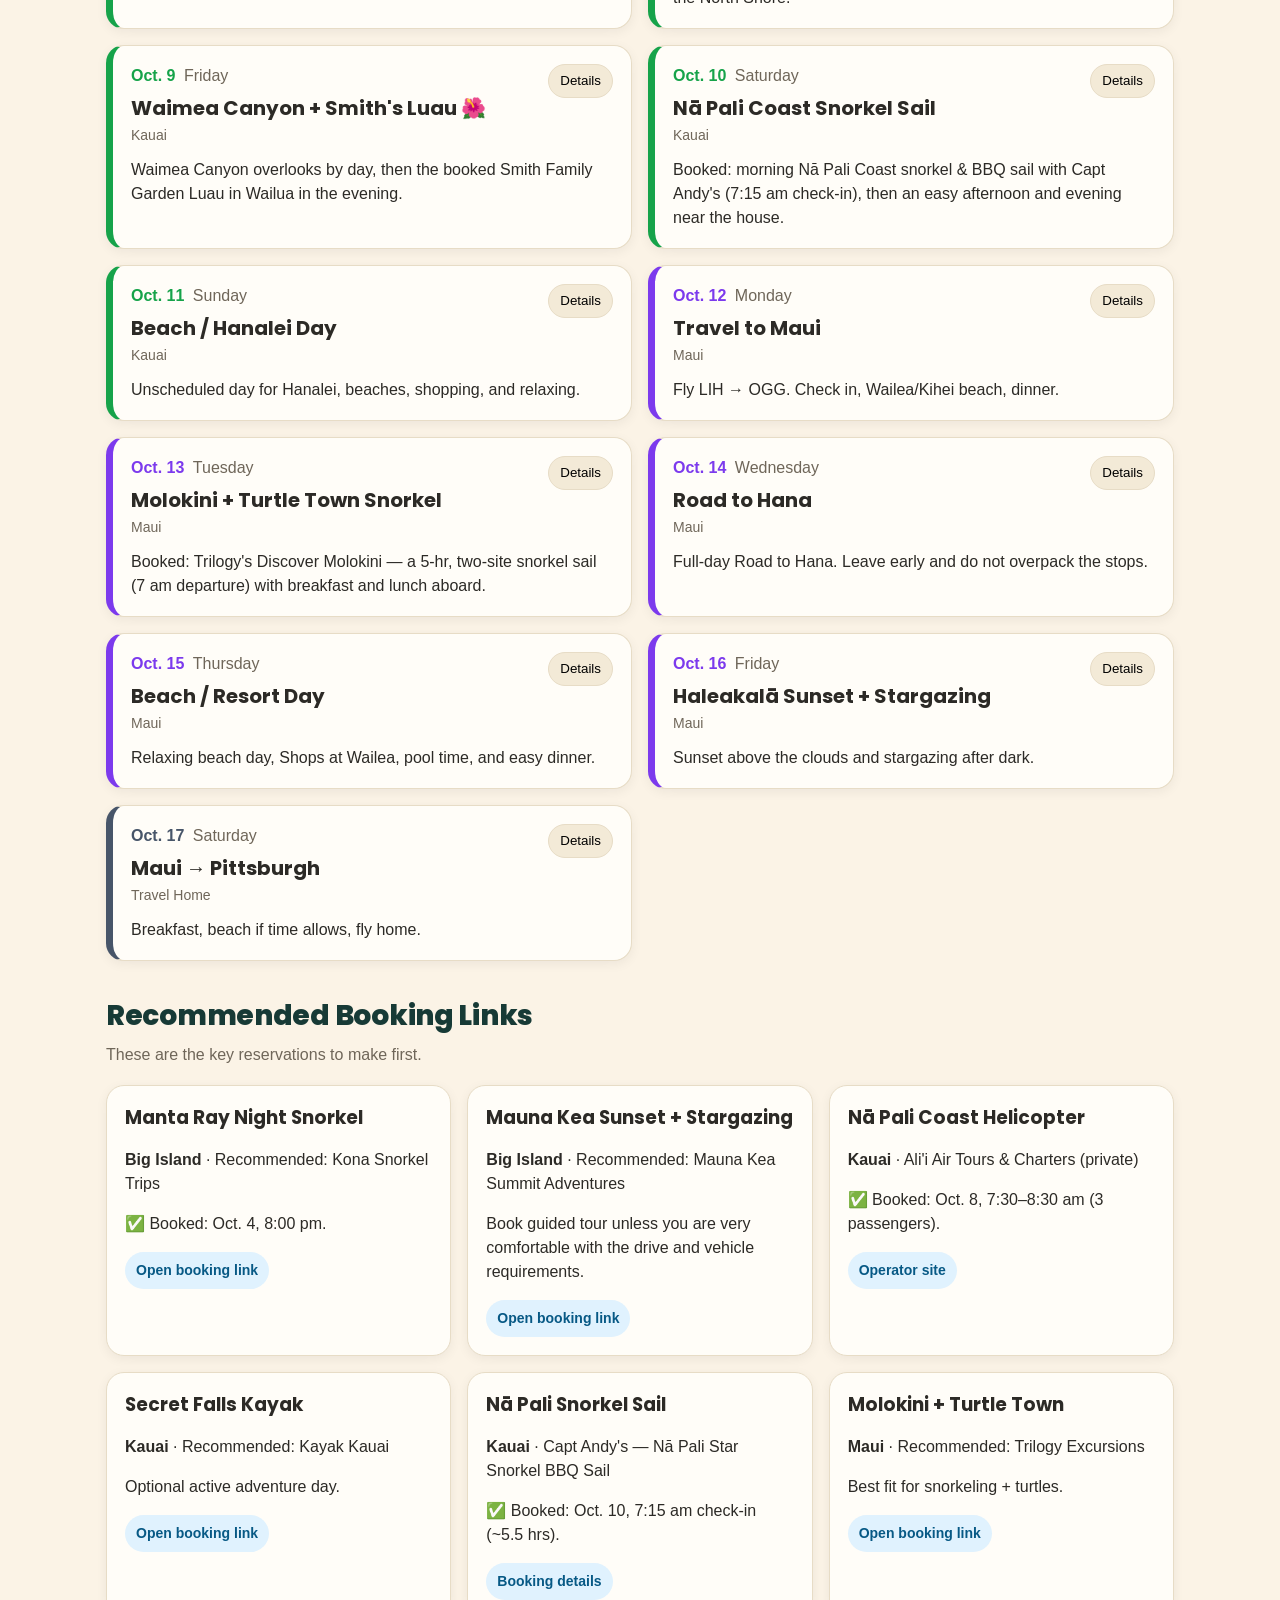
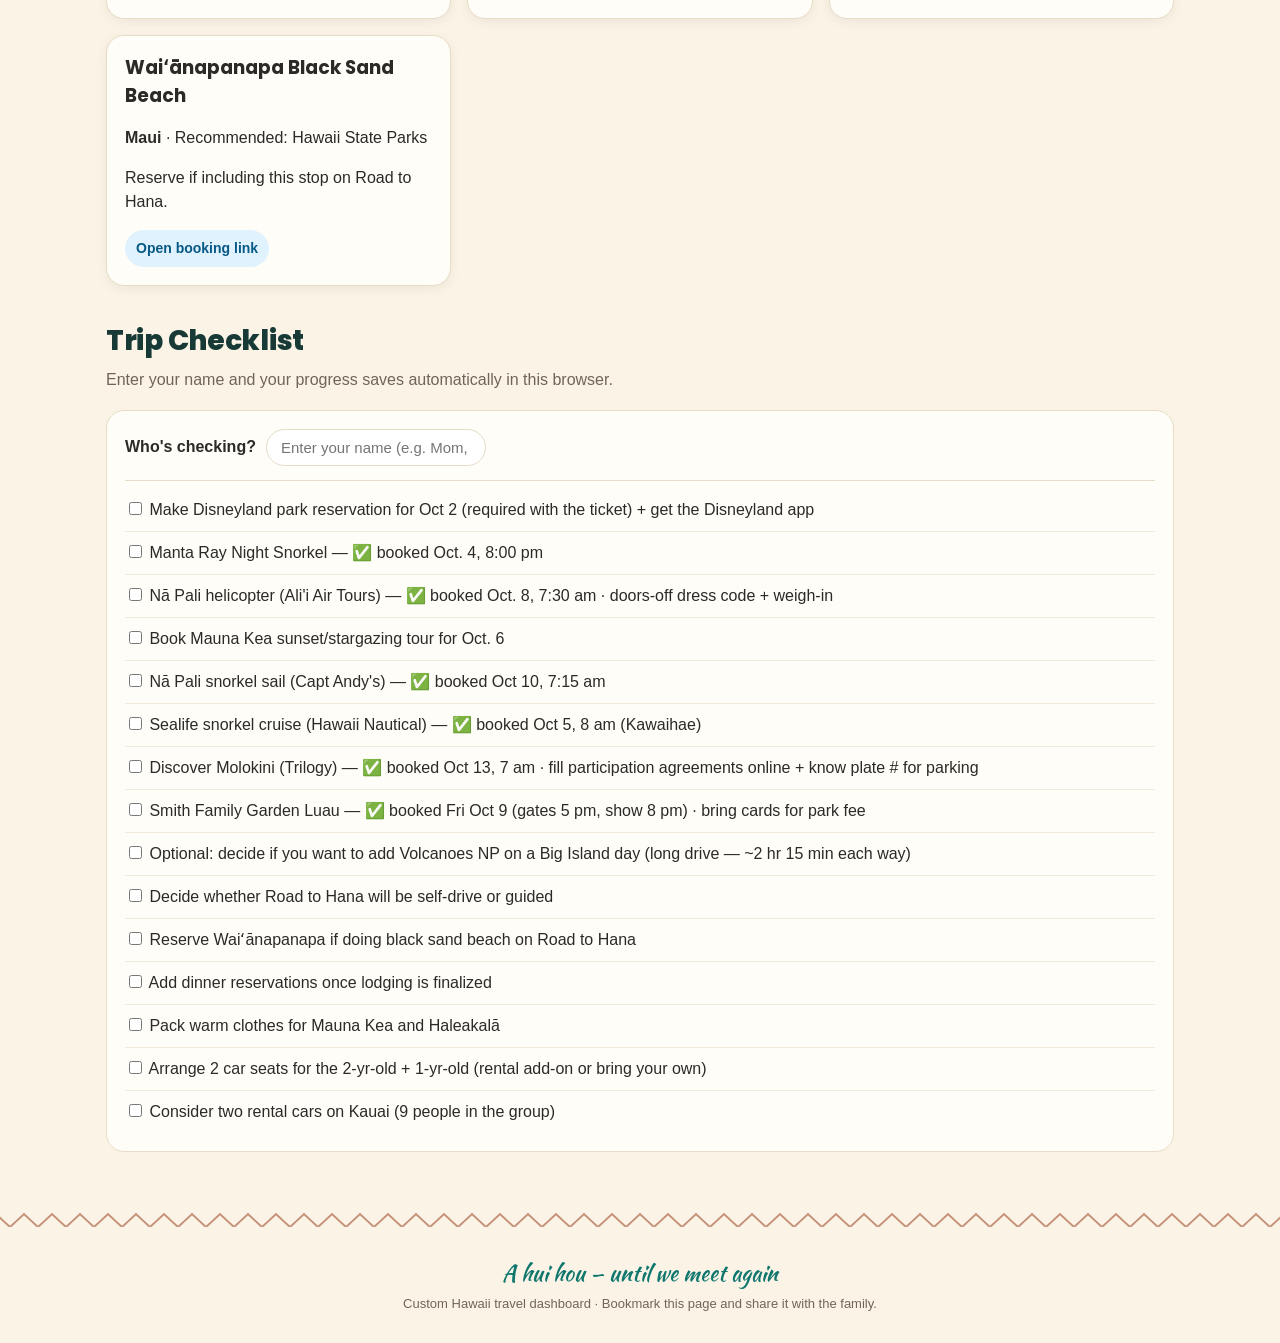
==== commit d629379a: "Add booked Oct 5 sealife snorkel (Hawaii Nautical) and Oct 13 Trilogy Molokini" ====
--- a/index.html
+++ b/index.html
@@ -251,21 +251,21 @@
     </article>
 
 
-    <article id="day-oct-5" class="day-card" data-island="Big Island" data-map="Kahaluu Beach Park, Kailua-Kona, HI" style="--accent:#dc2626">
+    <article id="day-oct-5" class="day-card" data-island="Big Island" data-map="Kawaihae Harbor, Waimea, HI 96743" style="--accent:#dc2626">
       <div class="day-top">
         <div>
           <div class="date">Oct. 5 <span>Monday</span></div>
-          <h3>Beach + Snorkeling Day</h3>
+          <h3>Sealife Snorkel Cruise + Beach 🐠</h3>
           <p class="island">Big Island</p>
         </div>
         <button onclick="toggleCard(this)">Details</button>
       </div>
-      <p class="summary">Kahaluʻu Beach Park snorkeling and Magic Sands Beach.</p>
-      <div class="details">
-        <ul><li>Kahaluʻu Beach Park snorkeling</li><li>Magic Sands Beach</li><li>Relaxed dinner</li></ul>
-        <div class="drive">🚗 <strong>House → Kahaluʻu Beach:</strong> ~40 min each way (it's just south of Kona town). <a target="_blank" href="https://www.google.com/maps/dir/?api=1&origin=68-1050+Mauna+Lani+Point+Drive+Waimea+HI+96743&destination=Kahaluu+Beach+Park+Kailua-Kona+HI">Directions from our stay</a></div>
-        <div class="note"><strong>Optional big-day alternative:</strong> If the group really wants Hawaiʻi Volcanoes National Park, this is the day to dedicate to it — but it's ~2 hr 15 min <em>each way</em> from Mauna Lani, so it replaces the beach day rather than adding to it. <a target="_blank" href="https://www.nps.gov/havo/index.htm">Hawaiʻi Volcanoes National Park</a></div>
-        <div class="links"><a target="_blank" href="https://www.kahaluu.org/">Kahaluʻu Beach Park</a><a target="_blank" href="https://www.gohawaii.com/listing/laaloa-magic-sands-beach/442">Magic Sands Beach</a></div>
+      <p class="summary">Booked: morning two-stop sealife snorkel cruise out of Kawaihae Harbor (8–11 am), then a relaxed afternoon at a nearby Kohala beach.</p>
+      <div class="details">
+        <ul><li>Check-in 7:40 am (arrive 20 min early) at Kawaihae Harbor</li><li>8–11 am two-stop sealife snorkel — 2 adults</li><li>Afternoon: Hapuna or Mauna Kea Beach (~10–15 min) / pool</li><li>Relaxed dinner</li></ul>
+        <div class="drive">🚗 <strong>House → Kawaihae Harbor:</strong> ~15 min north. Meet at the south harbor basin (through Gate 1, follow to the ramp) — boat "Olohana." <a target="_blank" href="https://www.google.com/maps/dir/?api=1&origin=68-1050+Mauna+Lani+Point+Drive+Waimea+HI+96743&destination=Kawaihae+Harbor+Waimea+HI+96743">Directions from our stay</a></div>
+        <div class="note">✅ <strong>Booked:</strong> Hawaii Nautical — <strong>Mauna Kea Two-Stop Sealife Snorkel</strong>, Mon Oct 5, <strong>8–11 am</strong>, 2 adults. Arrive 20 min prior. Bring swimsuit, towel, reef-safe sunscreen. Questions: (808) 234-7245.</div>
+        <div class="links"><a target="_blank" href="https://www.google.com/maps/search/?api=1&query=Kawaihae+Harbor+South+Waimea+HI">Kawaihae Harbor map</a><a target="_blank" href="https://www.gohawaii.com/listing/hapuna-beach-state-recreation-area/442">Hapuna Beach</a></div>
       </div>
     </article>
 
@@ -411,12 +411,13 @@
         </div>
         <button onclick="toggleCard(this)">Details</button>
       </div>
-      <p class="summary">Snorkel cruise to Molokini and Turtle Town for coral, fish, and sea turtles.</p>
-      <div class="details">
-        <ul><li>Morning snorkel cruise</li><li>Afternoon pool/beach</li><li>Dinner in Wailea/Kihei</li></ul>
-        <div class="drive">🚗 <strong>House → boat harbor:</strong> ~10–15 min (most Molokini trips leave Māʻalaea Harbor; some from Kihei boat ramp). One of your easiest mornings — confirm the exact departure dock when you book. <a target="_blank" href="https://www.google.com/maps/dir/?api=1&origin=1310+Uluniu+Road+Kihei+HI+96753&destination=Maalaea+Harbor+Maui">Directions from our stay</a></div>
-        <div class="note"><strong>Booking note:</strong> This is the easiest way to combine snorkeling and sea turtles, but you may also see turtles from beaches around South Maui.</div>
-        <div class="links"><a target="_blank" href="https://sailtrilogy.com/tour/discover-molokini">Book: Trilogy — Discover Molokini</a><a target="_blank" href="https://pacwhale.com/ecotour/molokini-turtle-arches-snorkel/">Compare: Pacific Whale Foundation</a></div>
+      <p class="summary">Booked: Trilogy's Discover Molokini — a 5-hr, two-site snorkel sail (7 am departure) with breakfast and lunch aboard.</p>
+      <div class="details">
+        <ul><li>Check-in 6:30 am (30 min prior) at Māʻalaea Harbor, Slip #99</li><li>7:00 am departure — 5-hr sail, two snorkel sites — 5 adults</li><li>Continental breakfast + hot lunch aboard; 2 adult beverages (21+) on the return</li><li>Afternoon pool/beach, dinner in Wailea/Kihei</li></ul>
+        <div class="drive">🚗 <strong>House → Māʻalaea Harbor:</strong> ~20 min from Kihei. Slip #99 is across from the Māʻalaea General Store (Shops side — odd-numbered slips). Add ~10 min to park &amp; walk; parking is a <strong>QR-code pay lot — know your license plate #</strong>. <a target="_blank" href="https://www.google.com/maps/dir/?api=1&origin=1310+Uluniu+Road+Kihei+HI+96753&destination=Maalaea+Harbor+Slip+99+Maui">Directions from our stay</a></div>
+        <div class="note">✅ <strong>Booked:</strong> Trilogy — Discover Molokini, <strong>Tue Oct 13, 7:00 am</strong> (check-in 6:30), 5 adults. <strong>Complete each guest's participation agreement online beforehand.</strong> Bring ID for beverages. Info: 808-874-5649.</div>
+        <div class="note">🎒 <strong>Bring:</strong> swimsuit, towel, reef-safe (zinc/titanium) sunscreen, a light jacket for the early sail, camera in a zip-lock, and rubber-soled/deck shoes. No full-face masks allowed. (The 2 little ones aren't on this booking — 5 adults sail.)</div>
+        <div class="links"><a target="_blank" href="https://sailtrilogy.com/tour/discover-molokini">Trilogy — Discover Molokini</a></div>
       </div>
     </article>
 
@@ -582,7 +583,8 @@
         <label><input type="checkbox" data-key="book-heli"> Nā Pali helicopter (Ali'i Air Tours) — ✅ booked Oct. 8, 7:30 am · doors-off dress code + weigh-in</label>
         <label><input type="checkbox" data-key="book-maunakea"> Book Mauna Kea sunset/stargazing tour for Oct. 6</label>
         <label><input type="checkbox" data-key="decide-kayak-boat"> Nā Pali snorkel sail (Capt Andy's) — ✅ booked Oct 10, 7:15 am</label>
-        <label><input type="checkbox" data-key="book-molokini"> Book Molokini + Turtle Town snorkel cruise</label>
+        <label><input type="checkbox" data-key="book-bi-snorkel"> Sealife snorkel cruise (Hawaii Nautical) — ✅ booked Oct 5, 8 am (Kawaihae)</label>
+        <label><input type="checkbox" data-key="book-molokini"> Discover Molokini (Trilogy) — ✅ booked Oct 13, 7 am · fill participation agreements online + know plate # for parking</label>
         <label><input type="checkbox" data-key="book-luau"> Smith Family Garden Luau — ✅ booked Fri Oct 9 (gates 5 pm, show 8 pm) · bring cards for park fee</label>
         <label><input type="checkbox" data-key="decide-volcanoes"> Optional: decide if you want to add Volcanoes NP on a Big Island day (long drive — ~2 hr 15 min each way)</label>
         <label><input type="checkbox" data-key="decide-hana"> Decide whether Road to Hana will be self-drive or guided</label>
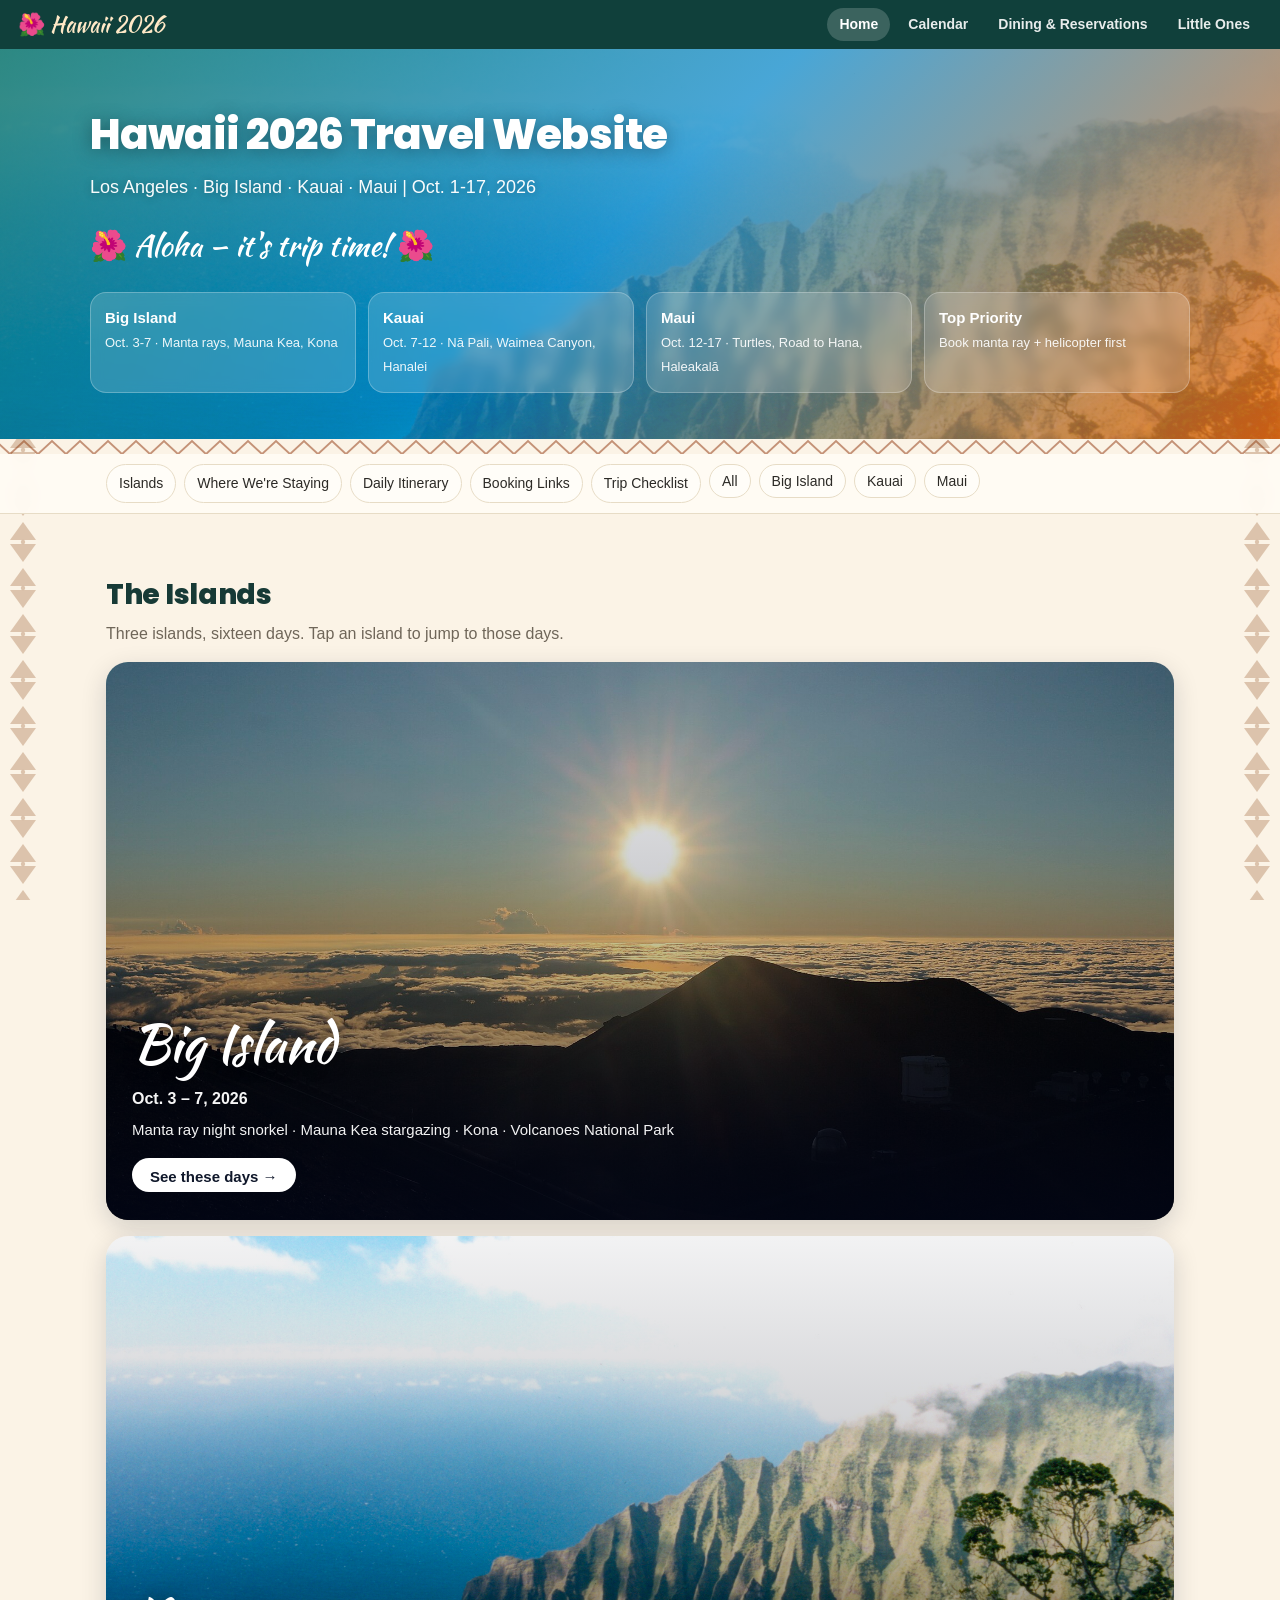
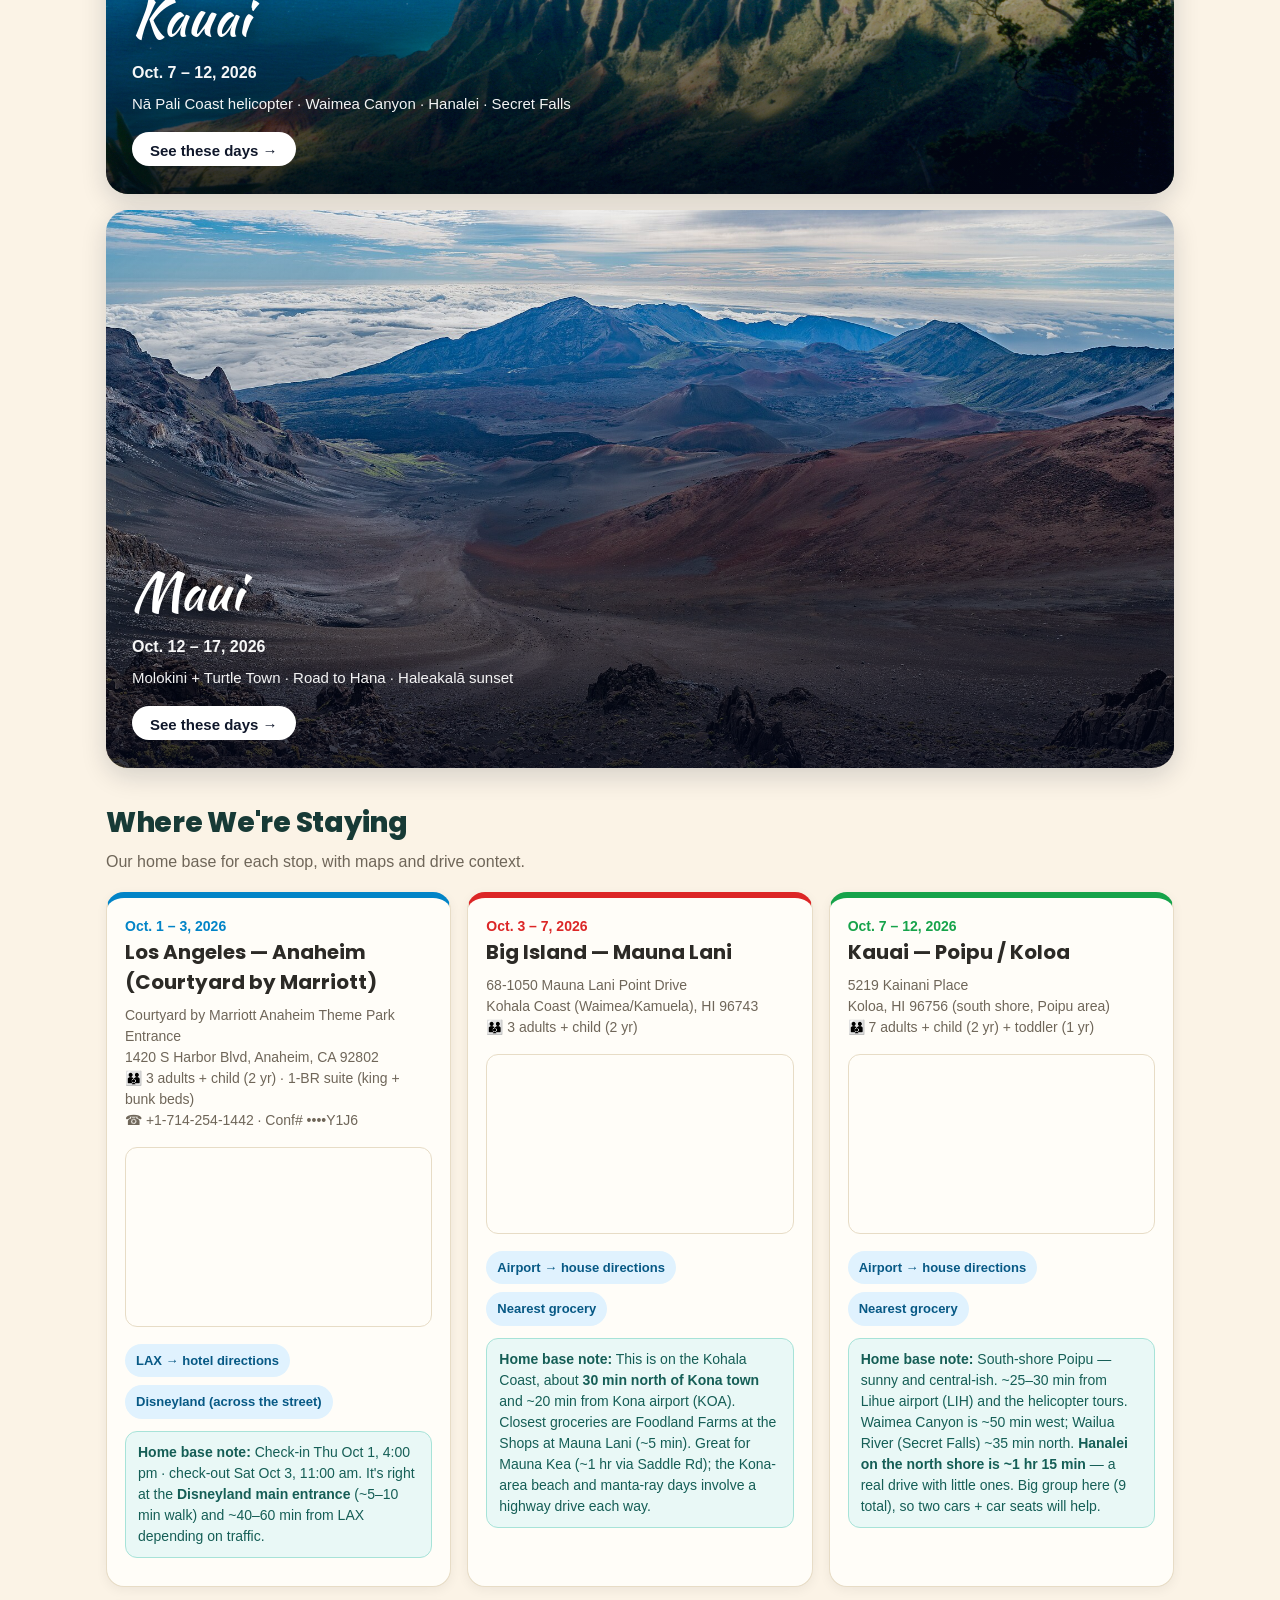
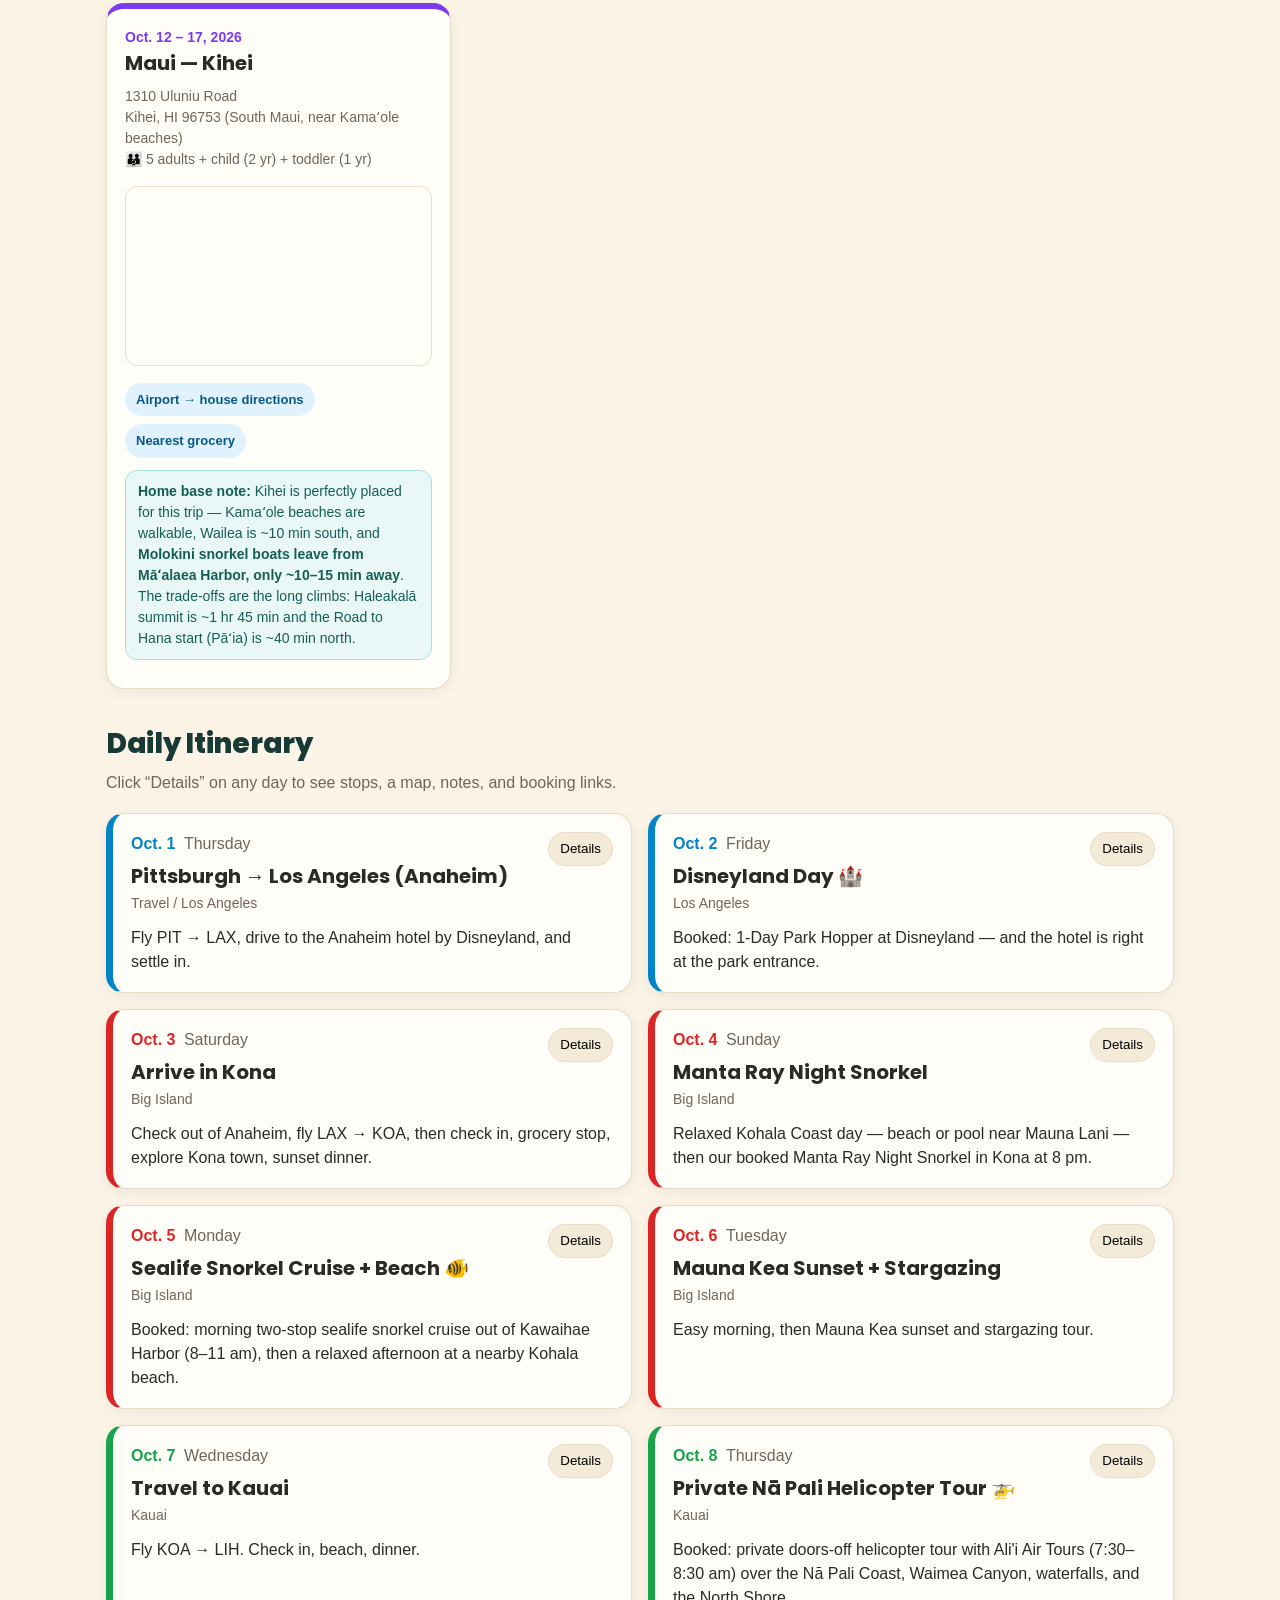
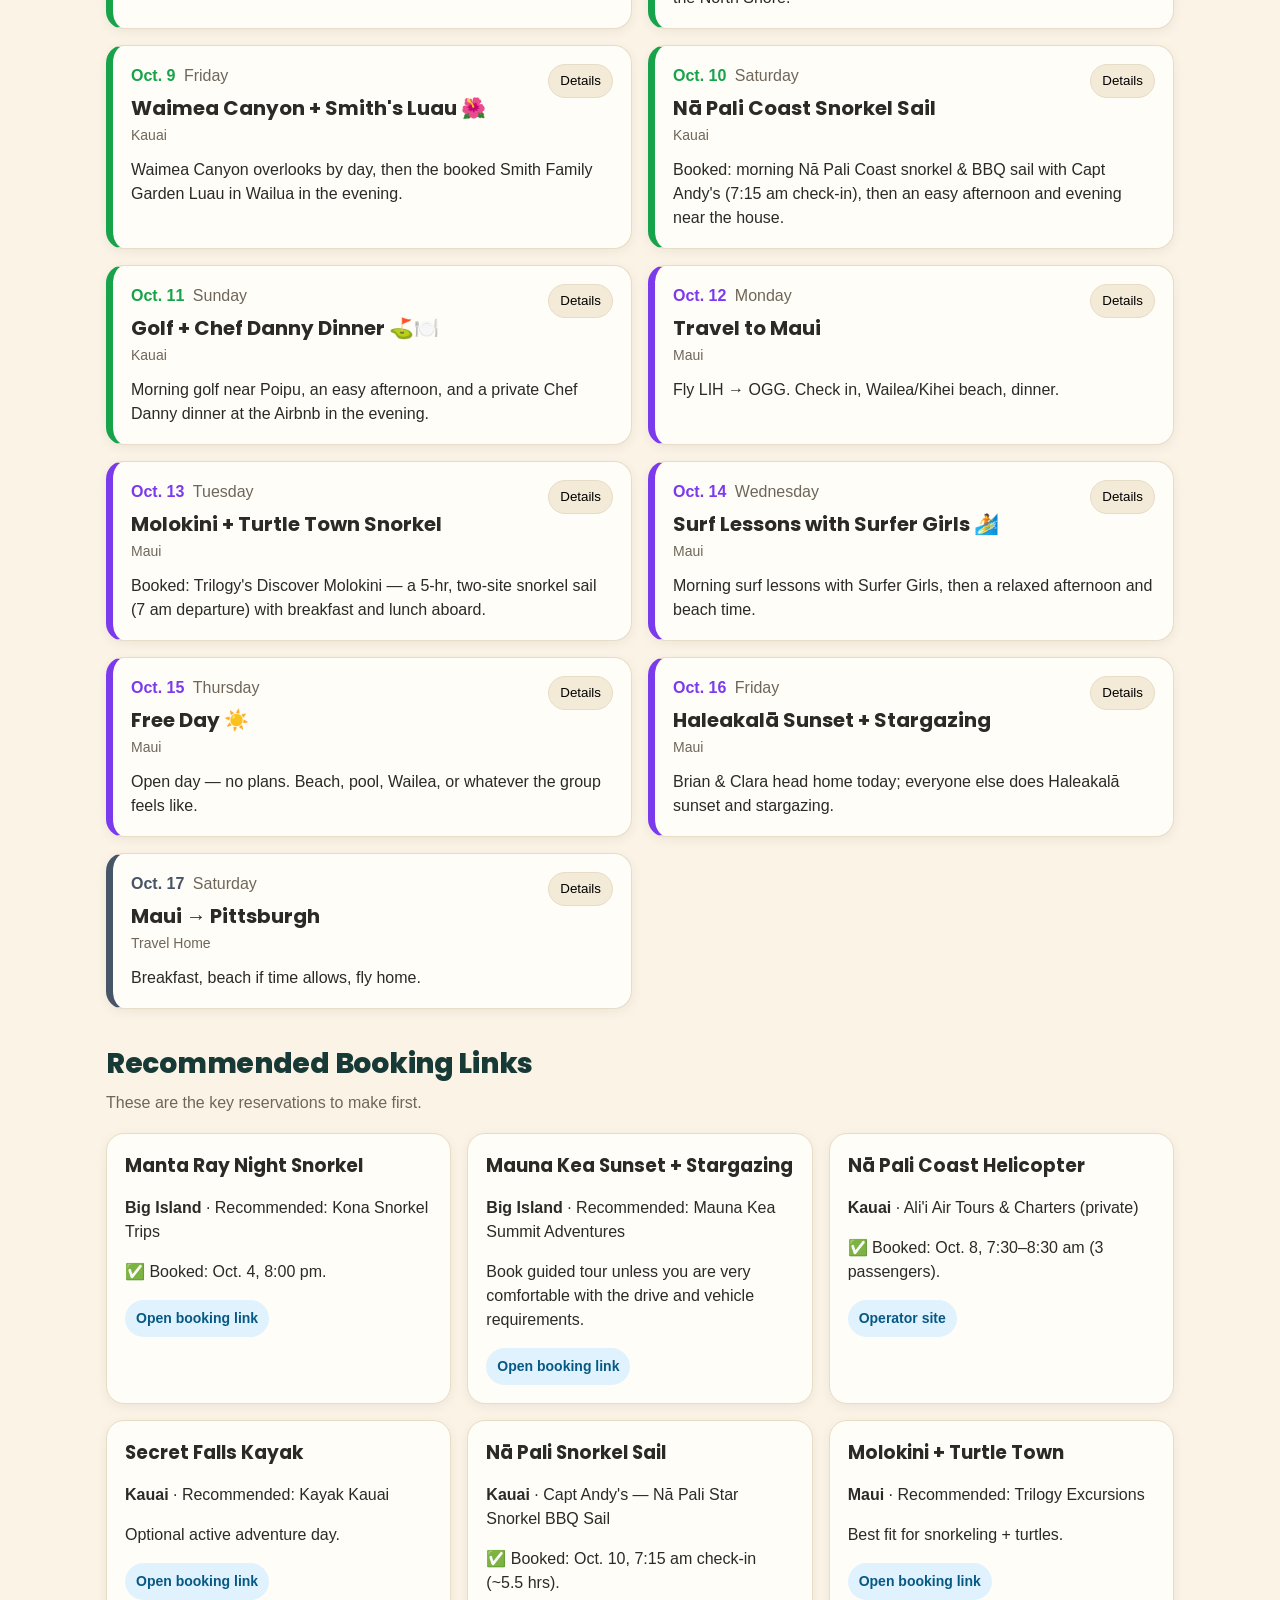
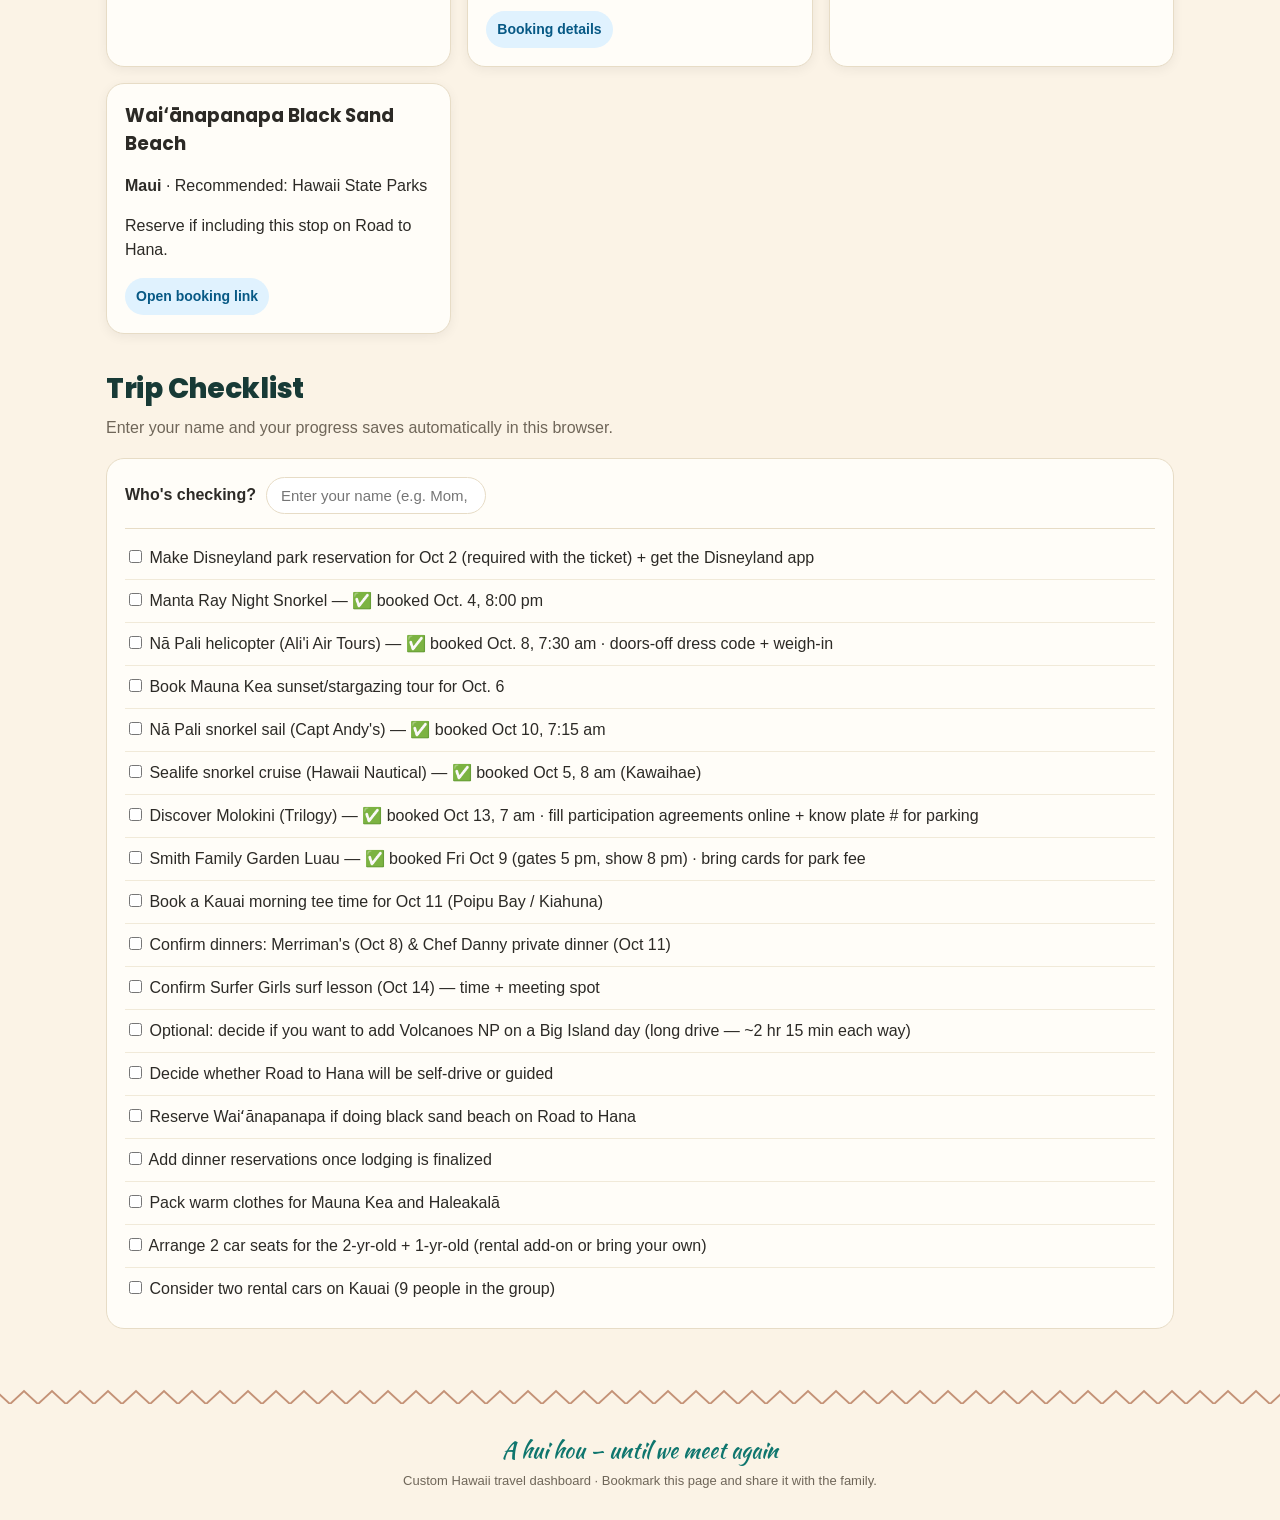
==== commit 92407ad1: "Add Oct 8 Merriman's, Oct 11 golf+chef dinner, Oct 14 surf lessons, Oct 15 free day, Oct 16 departur" ====
--- a/index.html
+++ b/index.html
@@ -317,11 +317,12 @@
       </div>
       <p class="summary">Booked: private doors-off helicopter tour with Ali'i Air Tours (7:30–8:30 am) over the Nā Pali Coast, Waimea Canyon, waterfalls, and the North Shore.</p>
       <div class="details">
-        <ul><li>Check-in 6:45 am (45 min before) at Lihue Airport commuter terminal</li><li>7:30–8:30 am private flight — 3 passengers</li><li>Relaxing afternoon</li><li>Casual dinner</li></ul>
+        <ul><li>Check-in 6:45 am (45 min before) at Lihue Airport commuter terminal</li><li>7:30–8:30 am private flight — 3 passengers</li><li>Relaxing afternoon</li><li>Dinner at Merriman's, Poipu (reservation)</li></ul>
         <div class="drive">🚗 <strong>House → Lihue Airport:</strong> ~30 min from Poipu — leave by ~6:10 am for the 6:45 check-in. Meet at the commuter terminal on 3745 Ahukini Rd (between FedEx &amp; UPS); free permit parking. <a target="_blank" href="https://www.google.com/maps/dir/?api=1&origin=5219+Kainani+Place+Koloa+HI+96756&destination=3745+Ahukini+Road+Lihue+HI+96766">Directions from our stay</a></div>
         <div class="note">✅ <strong>Booked:</strong> Ali'i Air Tours &amp; Charters — Private Kauai Helicopter Tour, <strong>Thu Oct 8, 7:30–8:30 am</strong>, 3 passengers. Check-in 45 min prior. Info: (808) 633-2587 · iflykauai.com.</div>
         <div class="note">⚠️ <strong>Doors-off prep:</strong> fitted jacket/sweater, long pants, closed-toe shoes (no flip-flops); hair securely tied back (no claw clips); no large earrings or hats; every camera/GoPro/phone needs a strap or lanyard (1 photo device per person). <strong>All passengers are weighed at check-in.</strong> Min age 7 &amp; 40 lb, so the little ones can't fly — 3 adults go. Weather can adjust or cancel the flight up to 30 min before.</div>
-        <div class="links"><a target="_blank" href="https://iflykauai.com/">Ali'i Air Tours — iflykauai.com</a></div>
+        <div class="note">🍽️ <strong>Dinner reservation:</strong> Merriman's Fish House, Poipu (Kukuiʻula) — ~10 min from the house.</div>
+        <div class="links"><a target="_blank" href="https://iflykauai.com/">Ali'i Air Tours — iflykauai.com</a><a target="_blank" href="https://www.google.com/maps/search/?api=1&query=Merriman's+Fish+House+Poipu+Kauai">Merriman's map</a></div>
       </div>
     </article>
 
@@ -366,20 +367,21 @@
     </article>
 
 
-    <article id="day-oct-11" class="day-card" data-island="Kauai" data-map="Hanalei, Kauai, HI" style="--accent:#16a34a">
+    <article id="day-oct-11" class="day-card" data-island="Kauai" data-map="Poipu Bay Golf Course, Koloa, HI" style="--accent:#16a34a">
       <div class="day-top">
         <div>
           <div class="date">Oct. 11 <span>Sunday</span></div>
-          <h3>Beach / Hanalei Day</h3>
+          <h3>Golf + Chef Danny Dinner ⛳🍽️</h3>
           <p class="island">Kauai</p>
         </div>
         <button onclick="toggleCard(this)">Details</button>
       </div>
-      <p class="summary">Unscheduled day for Hanalei, beaches, shopping, and relaxing.</p>
-      <div class="details">
-        <ul><li>Hanalei town</li><li>Beach time</li><li>Shopping / shave ice</li><li>Casual dinner</li></ul>
-        <div class="drive">🚗 <strong>House → Hanalei:</strong> ~1 hr 15 min each way from Poipu (it's the opposite corner of the island). Beautiful but a long round-trip with toddlers — consider making it the whole day, or swapping for a closer south-shore beach day. <a target="_blank" href="https://www.google.com/maps/dir/?api=1&origin=5219+Kainani+Place+Koloa+HI+96756&destination=Hanalei+Kauai+HI">Directions from our stay</a></div>
-        <div class="links"><a target="_blank" href="https://www.gohawaii.com/islands/kauai/regions/north-shore/hanalei">Hanalei Bay</a></div>
+      <p class="summary">Morning golf near Poipu, an easy afternoon, and a private Chef Danny dinner at the Airbnb in the evening.</p>
+      <div class="details">
+        <ul><li>Morning tee time (Poipu Bay or Kiahuna, both nearby)</li><li>Afternoon beach / pool near the house</li><li>Evening: private Chef Danny dinner at the Airbnb</li></ul>
+        <div class="drive">🚗 <strong>Golf close by:</strong> Poipu Bay Golf Course and Kiahuna Golf Club are ~5–10 min from the house. <a target="_blank" href="https://www.google.com/maps/dir/?api=1&origin=5219+Kainani+Place+Koloa+HI+96756&destination=Poipu+Bay+Golf+Course+Koloa+HI">To Poipu Bay Golf</a></div>
+        <div class="note">🍽️ <strong>Dinner in tonight:</strong> Chef Danny cooks a private dinner at the Airbnb — no need to go out. Confirm the menu, timing, and any dietary notes ahead.</div>
+        <div class="note">Optional: Hanalei &amp; the north shore are gorgeous but ~1 hr 15 min each way from Poipu — save that for a full day if the group wants it.</div>
       </div>
     </article>
 
@@ -422,21 +424,20 @@
     </article>
 
 
-    <article id="day-oct-14" class="day-card" data-island="Maui" data-map="Hana Highway, Maui" style="--accent:#7c3aed">
+    <article id="day-oct-14" class="day-card" data-island="Maui" data-map="Kihei, Maui" style="--accent:#7c3aed">
       <div class="day-top">
         <div>
           <div class="date">Oct. 14 <span>Wednesday</span></div>
-          <h3>Road to Hana</h3>
+          <h3>Surf Lessons with Surfer Girls 🏄</h3>
           <p class="island">Maui</p>
         </div>
         <button onclick="toggleCard(this)">Details</button>
       </div>
-      <p class="summary">Full-day Road to Hana. Leave early and do not overpack the stops.</p>
-      <div class="details">
-        <ul><li>Leave early</li><li>Waterfalls / scenic stops</li><li>Black sand beach if reservations are available</li><li>Return before too late</li></ul>
-        <div class="drive">🚗 <strong>Reality check:</strong> From Kihei it's ~40 min just to Pāʻia (the start), then the Hana Highway is ~2.5–4 hrs of tight curves one way. That's a very long, winding day with toddlers — motion sickness is common. Consider going only as far as the early waterfalls (Twin Falls / Ho'okipa) and turning back, or splitting drivers. <a target="_blank" href="https://www.google.com/maps/dir/?api=1&origin=1310+Uluniu+Road+Kihei+HI+96753&destination=Paia+Maui+HI">House → Pāʻia (road start)</a></div>
-        <div class="note"><strong>Booking note:</strong> If you want to avoid driving, book a guided tour. If driving yourself, keep the plan simple.</div>
-        <div class="links"><a target="_blank" href="https://gostateparks.hawaii.gov/waianapanapa">Waiʻānapanapa State Park Reservations</a><a target="_blank" href="https://www.gohawaii.com/islands/maui/regions/east-maui/road-to-hana">Road to Hana official overview</a></div>
+      <p class="summary">Morning surf lessons with Surfer Girls, then a relaxed afternoon and beach time.</p>
+      <div class="details">
+        <ul><li>Morning surf lesson with Surfer Girls</li><li>Rinse off + lunch</li><li>Easy afternoon / beach near the house</li></ul>
+        <div class="note">🏄 <strong>Surf lesson:</strong> confirm the meeting spot, time, and what to bring with Surfer Girls. Rash guards and reef-safe sunscreen recommended; it's a great activity for the older kids/adults.</div>
+        <div class="note">Optional (swapped out for the surf day): the Road to Hana is a long, winding full-day drive — if part of the group still wants it another day, leave early and keep stops light. <a target="_blank" href="https://gostateparks.hawaii.gov/waianapanapa">Waiʻānapanapa reservations</a> · <a target="_blank" href="https://www.gohawaii.com/islands/maui/regions/east-maui/road-to-hana">Road to Hana overview</a></div>
       </div>
     </article>
 
@@ -445,12 +446,12 @@
       <div class="day-top">
         <div>
           <div class="date">Oct. 15 <span>Thursday</span></div>
-          <h3>Beach / Resort Day</h3>
+          <h3>Free Day ☀️</h3>
           <p class="island">Maui</p>
         </div>
         <button onclick="toggleCard(this)">Details</button>
       </div>
-      <p class="summary">Relaxing beach day, Shops at Wailea, pool time, and easy dinner.</p>
+      <p class="summary">Open day — no plans. Beach, pool, Wailea, or whatever the group feels like.</p>
       <div class="details">
         <ul><li>Wailea Beach or Ulua Beach</li><li>Pool/resort time</li><li>Shops at Wailea</li><li>Sunset dinner</li></ul>
         <div class="drive">🚗 <strong>Easy day:</strong> Kamaʻole beaches are right by the house; Wailea Beach and the Shops at Wailea are ~10 min south. Perfect low-key day with the kids. <a target="_blank" href="https://www.google.com/maps/dir/?api=1&origin=1310+Uluniu+Road+Kihei+HI+96753&destination=Wailea+Beach+Maui">Directions to Wailea</a></div>
@@ -468,8 +469,9 @@
         </div>
         <button onclick="toggleCard(this)">Details</button>
       </div>
-      <p class="summary">Sunset above the clouds and stargazing after dark.</p>
-      <div class="details">
+      <p class="summary">Brian &amp; Clara head home today; everyone else does Haleakalā sunset and stargazing.</p>
+      <div class="details">
+        <div class="note">✈️ <strong>Brian &amp; Clara depart today</strong> — plan their drop-off at Kahului (OGG, ~20 min from the house).</div>
         <ul><li>Relaxed morning</li><li>Early dinner/snacks packed</li><li>Drive to Haleakalā</li><li>Sunset above the clouds</li><li>Stay for stars after dark</li></ul>
         <div class="drive">🚗 <strong>House → Haleakalā summit:</strong> ~1 hr 45 min, climbing to 10,000 ft — it's ~30°F colder at the top and dark on the way down. Pack real winter layers, top off the gas tank, and decide if the little ones are up for the late, cold night. <a target="_blank" href="https://www.google.com/maps/dir/?api=1&origin=1310+Uluniu+Road+Kihei+HI+96753&destination=Haleakala+National+Park+Summit">Directions from our stay</a></div>
         <div class="note"><strong>Booking note:</strong> Sunset does not require the same sunrise reservation, but check park information before the trip.</div>
@@ -586,6 +588,9 @@
         <label><input type="checkbox" data-key="book-bi-snorkel"> Sealife snorkel cruise (Hawaii Nautical) — ✅ booked Oct 5, 8 am (Kawaihae)</label>
         <label><input type="checkbox" data-key="book-molokini"> Discover Molokini (Trilogy) — ✅ booked Oct 13, 7 am · fill participation agreements online + know plate # for parking</label>
         <label><input type="checkbox" data-key="book-luau"> Smith Family Garden Luau — ✅ booked Fri Oct 9 (gates 5 pm, show 8 pm) · bring cards for park fee</label>
+        <label><input type="checkbox" data-key="tee-time"> Book a Kauai morning tee time for Oct 11 (Poipu Bay / Kiahuna)</label>
+        <label><input type="checkbox" data-key="confirm-dinners"> Confirm dinners: Merriman's (Oct 8) &amp; Chef Danny private dinner (Oct 11)</label>
+        <label><input type="checkbox" data-key="confirm-surf"> Confirm Surfer Girls surf lesson (Oct 14) — time + meeting spot</label>
         <label><input type="checkbox" data-key="decide-volcanoes"> Optional: decide if you want to add Volcanoes NP on a Big Island day (long drive — ~2 hr 15 min each way)</label>
         <label><input type="checkbox" data-key="decide-hana"> Decide whether Road to Hana will be self-drive or guided</label>
         <label><input type="checkbox" data-key="reserve-waianapanapa"> Reserve Waiʻānapanapa if doing black sand beach on Road to Hana</label>
